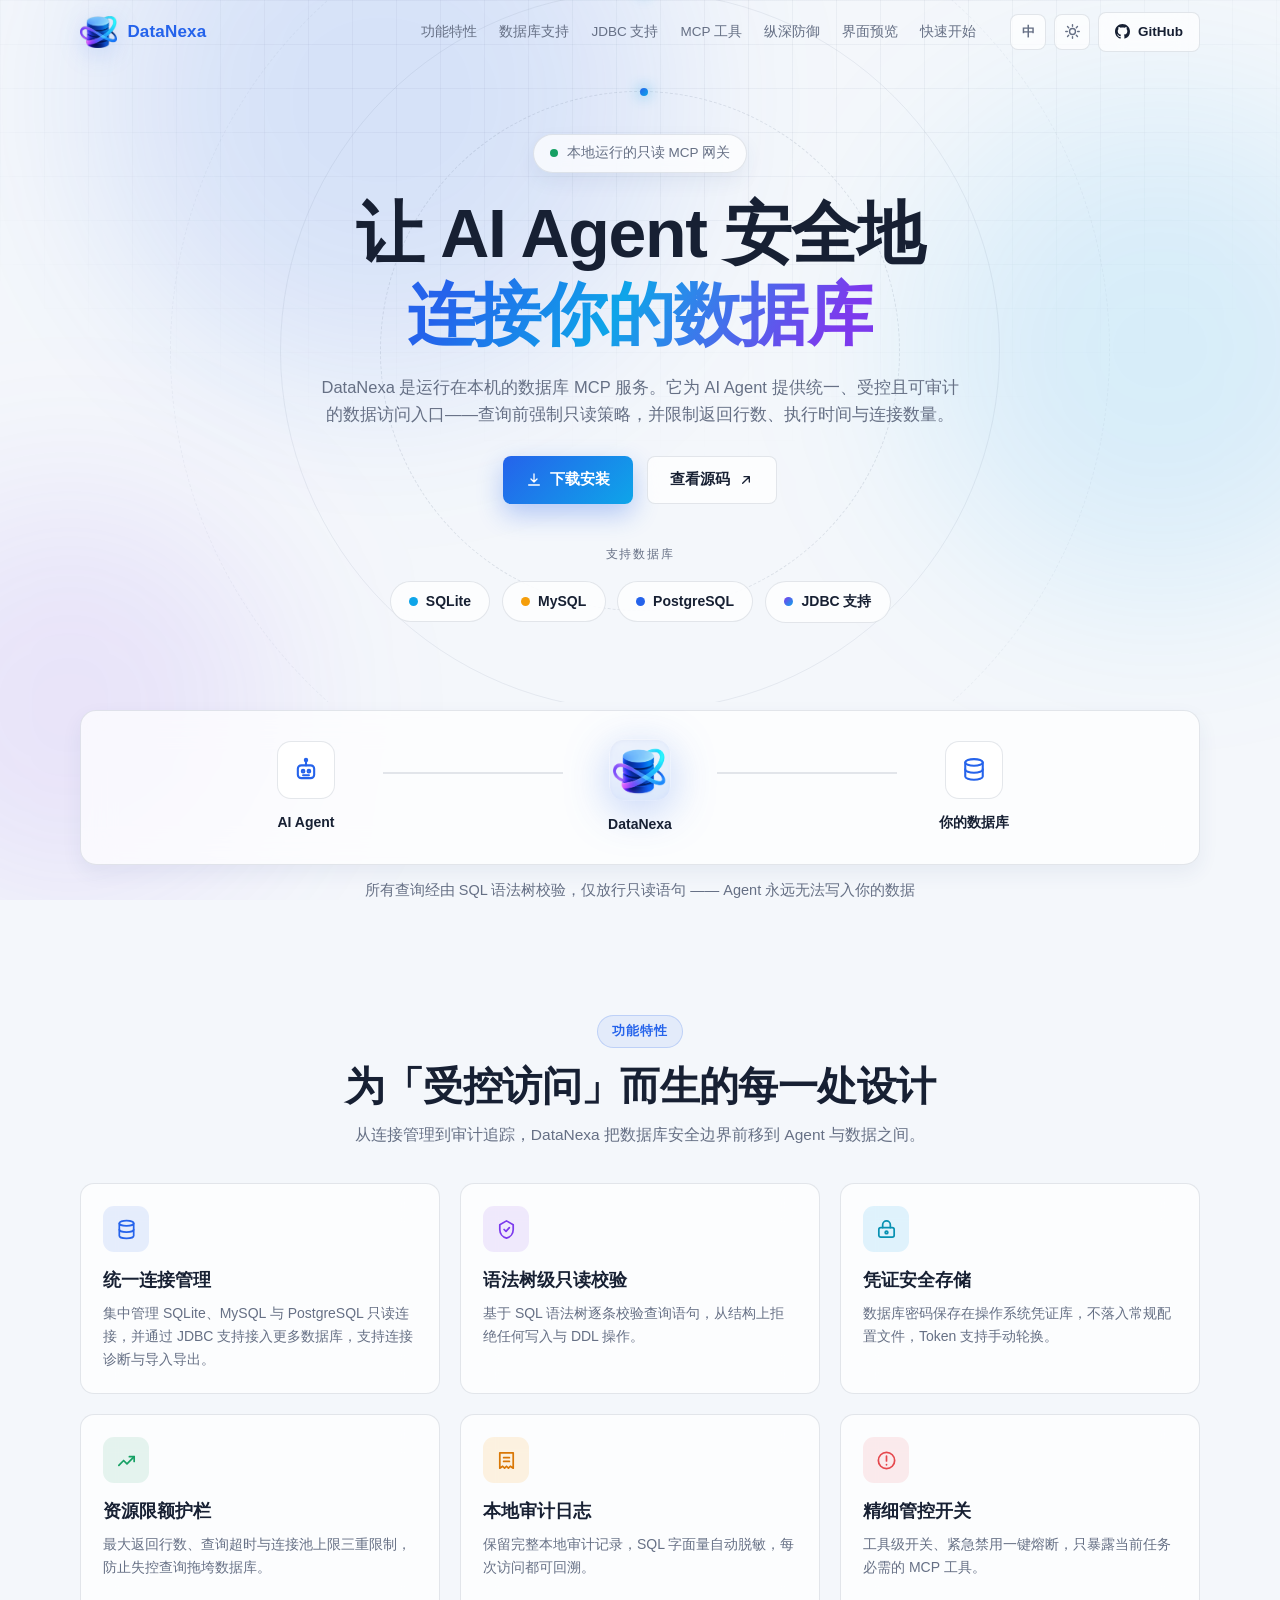
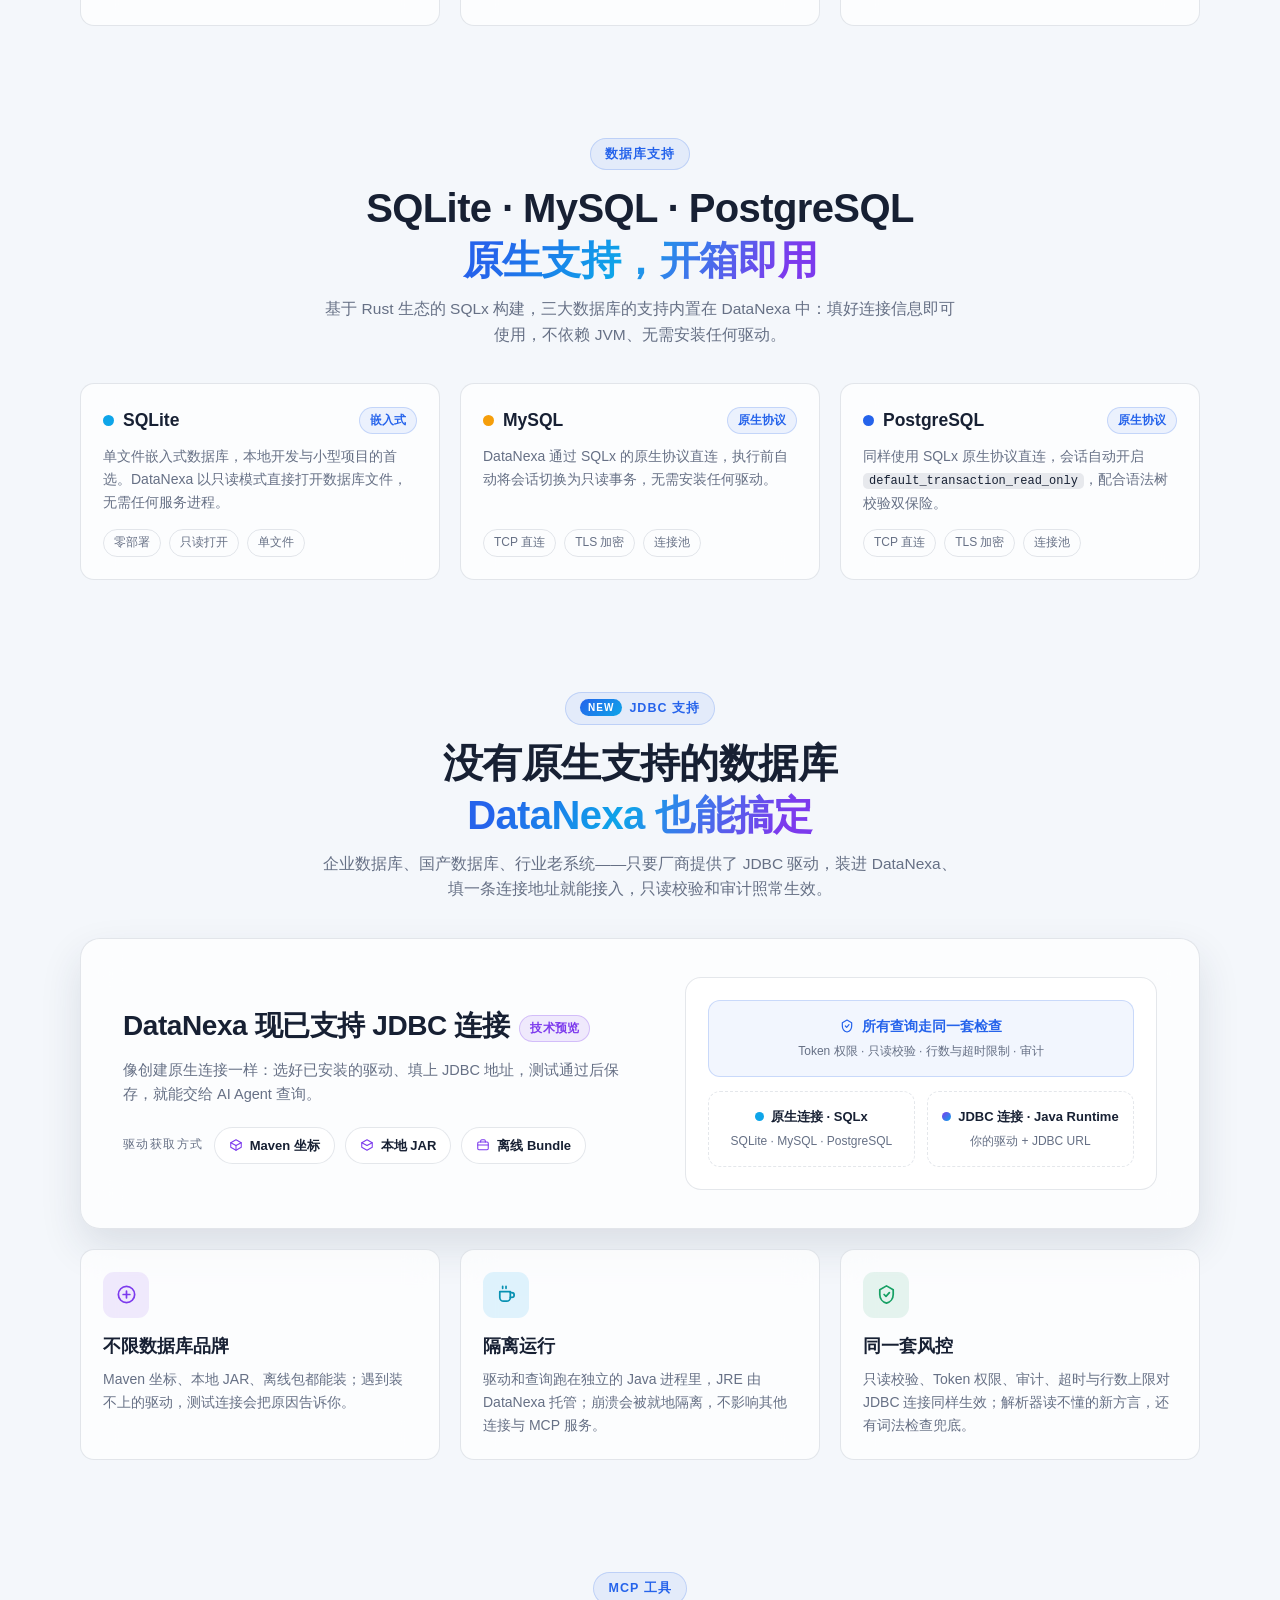
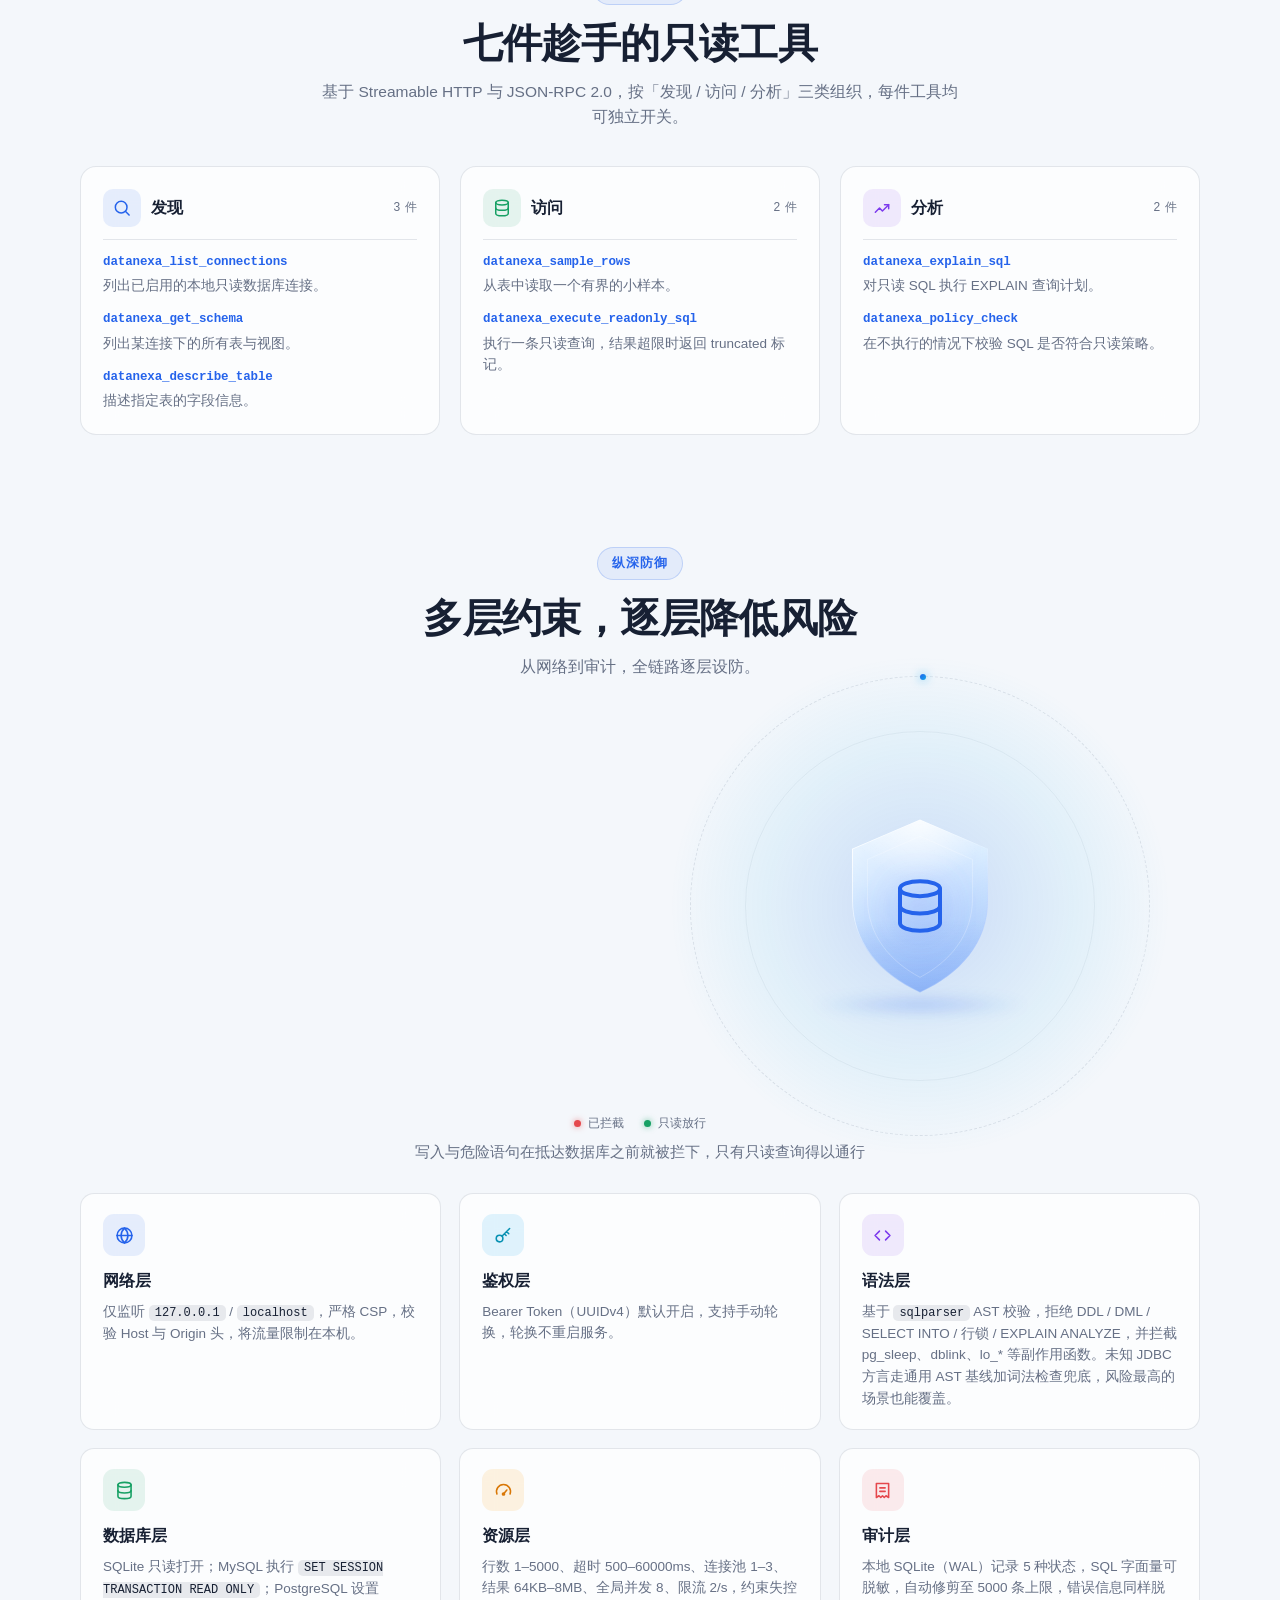
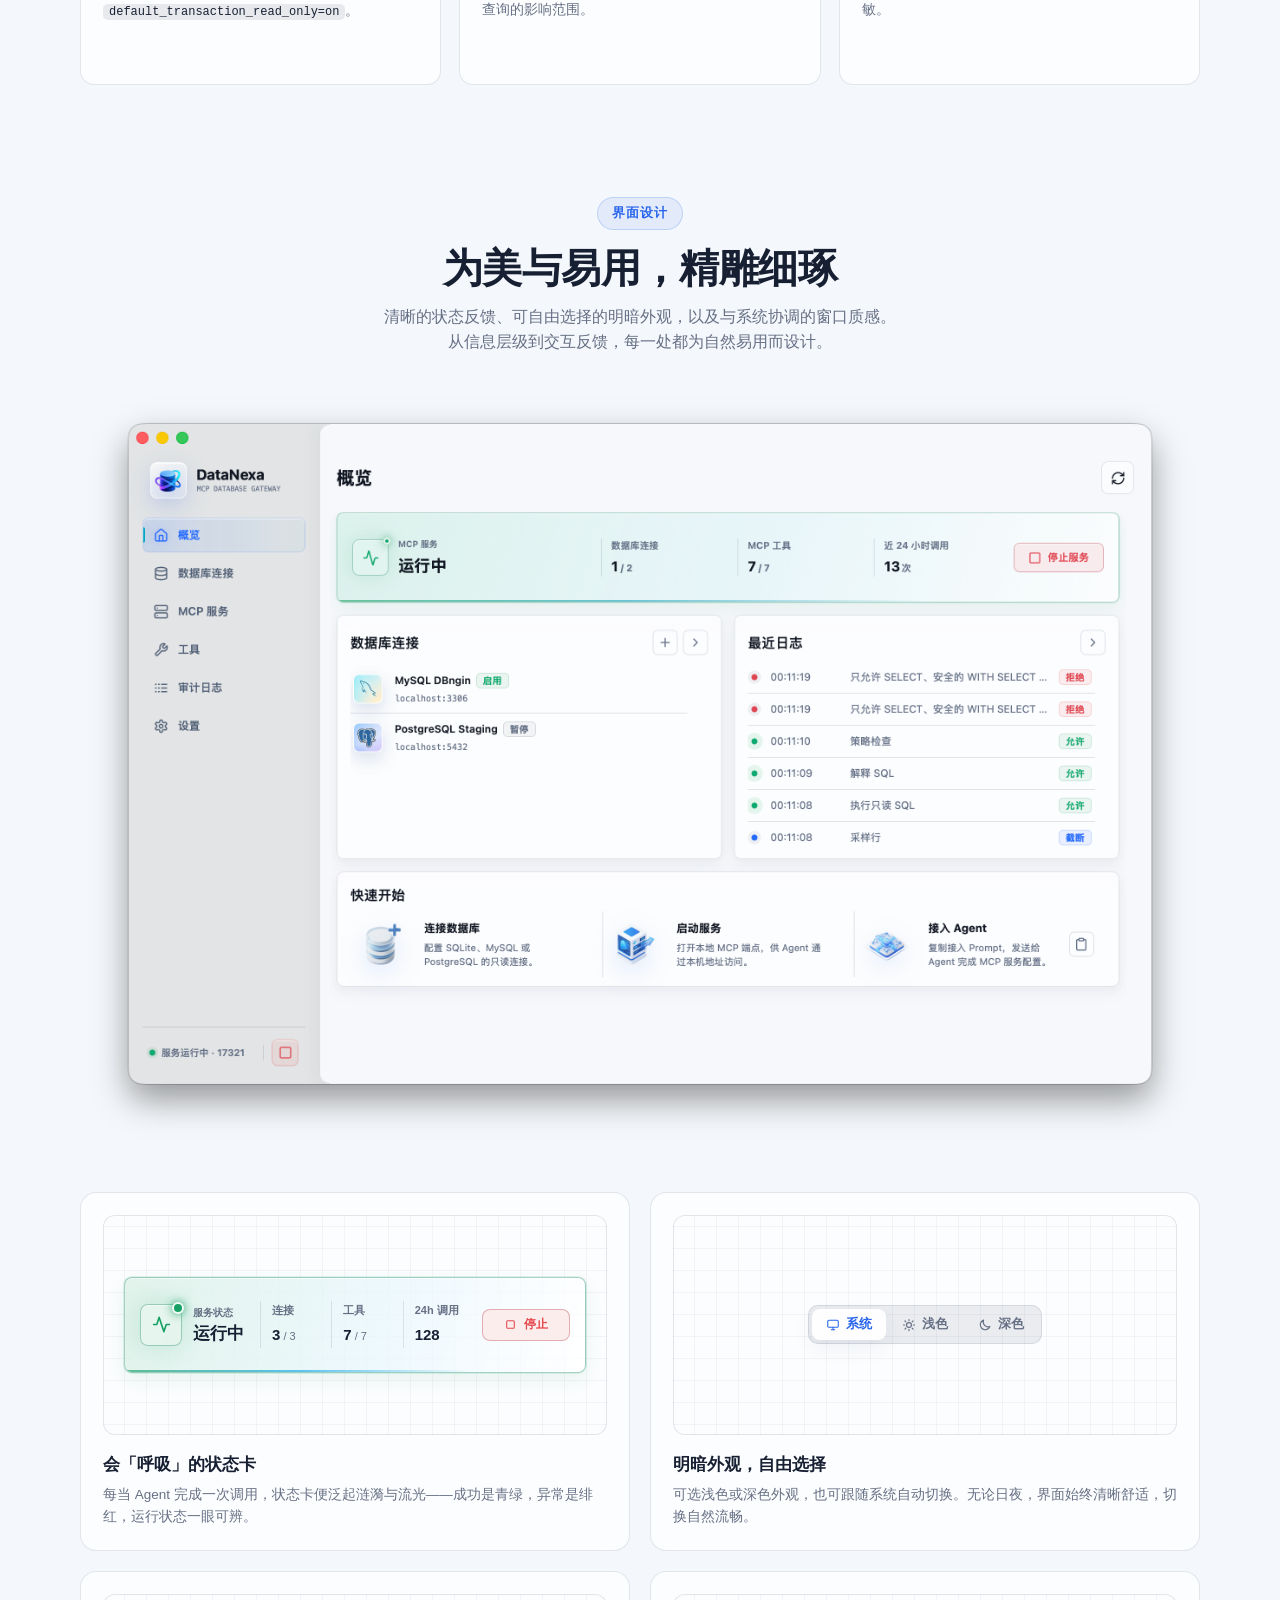
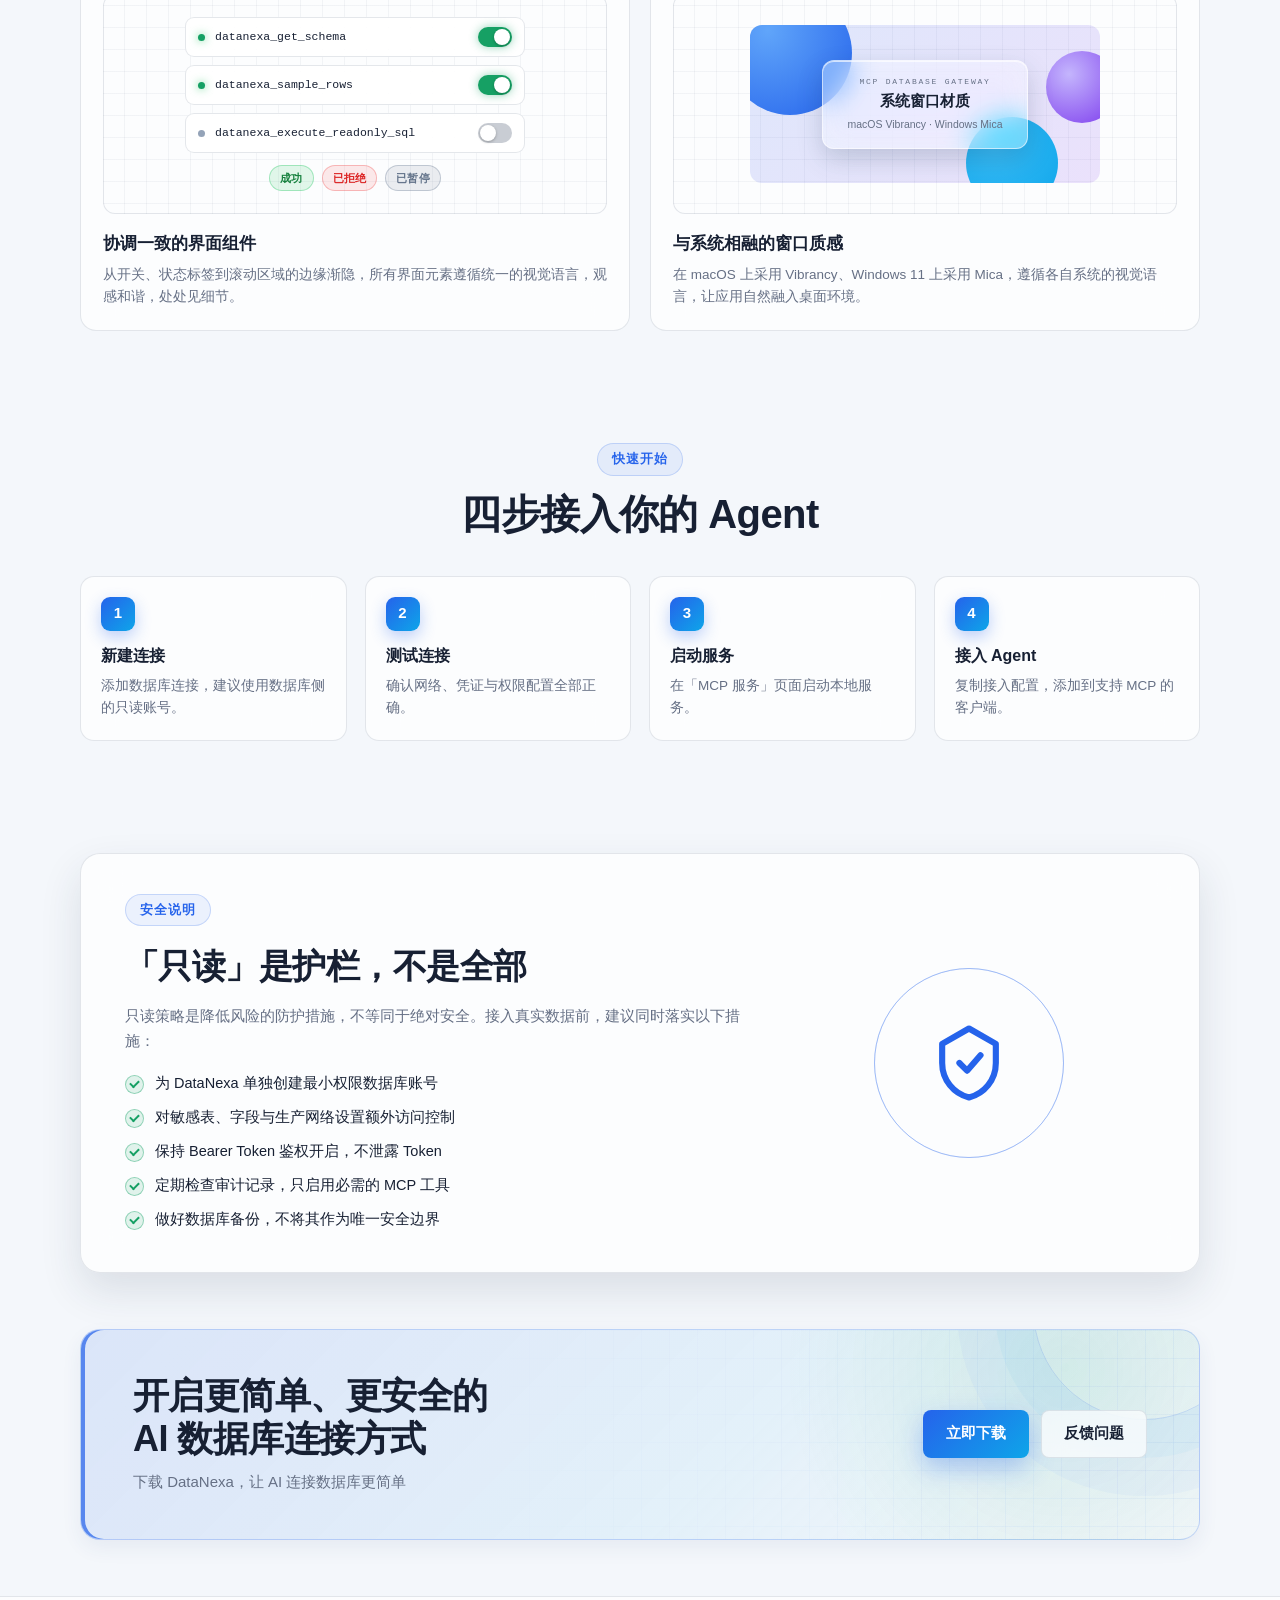
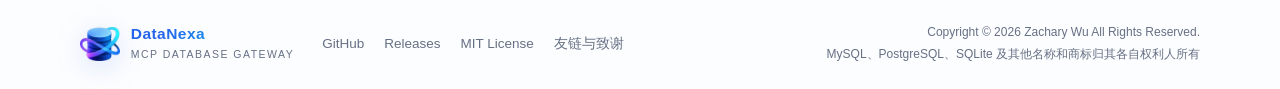
==== index.html @ c4f3ff5e "Page Update" ====
<!DOCTYPE html>
<html lang="zh-CN">
<head>
  <meta charset="UTF-8">
  <meta name="viewport" content="width=device-width, initial-scale=1.0">
  <title>DataNexa — 面向 AI Agent 的本地只读数据库 MCP 网关</title>
  <meta name="description" content="DataNexa 是运行在本机的数据库 MCP 服务，为 AI Agent 提供统一、受控且可审计的只读数据访问入口，原生支持 SQLite、MySQL 与 PostgreSQL，并通过 JDBC 支持连接任意 JDBC 兼容数据库。">
  <meta name="keywords" content="DataNexa, MCP, Model Context Protocol, AI Agent, 数据库, 只读, SQLite, MySQL, PostgreSQL, JDBC, JDBC 驱动, JDBC 支持, MCP 网关, MCP Server, read-only database gateway">
  <meta name="author" content="Zachary Wu">
  <meta name="robots" content="index, follow, max-image-preview:large, max-snippet:-1, max-video-preview:-1">
  <meta name="color-scheme" content="light dark">
  <meta name="theme-color" content="#f4f7fb" media="(prefers-color-scheme: light)">
  <meta name="theme-color" content="#10151f" media="(prefers-color-scheme: dark)">
  <link rel="canonical" href="https://mingozacwu.github.io/datanexa-site/">

  <!--  Google Site Verification -->
  <meta name="google-site-verification" content="q0Mm8zDIo0vvhrAOUH-u8omH6jUi90LVHj_WcyY-Xhw" />

  <!-- Open Graph -->
  <meta property="og:type" content="website">
  <meta property="og:site_name" content="DataNexa">
  <meta property="og:title" content="DataNexa — 面向 AI Agent 的本地只读数据库 MCP 网关">
  <meta property="og:description" content="DataNexa 是运行在本机的数据库 MCP 服务，为 AI Agent 提供统一、受控且可审计的只读数据访问入口，原生支持 SQLite、MySQL 与 PostgreSQL，并通过 JDBC 支持连接任意 JDBC 兼容数据库。">
  <meta property="og:url" content="https://mingozacwu.github.io/datanexa-site/">
  <meta property="og:image" content="https://mingozacwu.github.io/datanexa-site/assets/logo.png">
  <meta property="og:image:alt" content="DataNexa — 本地只读数据库 MCP 网关">
  <meta property="og:image:width" content="512">
  <meta property="og:image:height" content="512">
  <meta property="og:locale" content="zh_CN">
  <meta property="og:locale:alternate" content="en_US">

  <!-- Twitter Card -->
  <meta name="twitter:card" content="summary">
  <meta name="twitter:title" content="DataNexa — 面向 AI Agent 的本地只读数据库 MCP 网关">
  <meta name="twitter:description" content="运行在本机的数据库 MCP 服务，为 AI Agent 提供统一、受控且可审计的只读数据访问入口，原生支持 SQLite、MySQL 与 PostgreSQL，并通过 JDBC 支持连接任意 JDBC 兼容数据库。">
  <meta name="twitter:image" content="https://mingozacwu.github.io/datanexa-site/assets/logo.png">
  <meta name="twitter:image:alt" content="DataNexa — 本地只读数据库 MCP 网关">

  <!-- Icons & Manifest -->
  <link rel="icon" type="image/png" href="assets/icon.png">
  <link rel="apple-touch-icon" href="assets/icon.png">
  <link rel="manifest" href="manifest.webmanifest">

  <link rel="stylesheet" href="assets/style.css">

  <!-- Structured Data (JSON-LD) -->
  <script type="application/ld+json">
  {
    "@context": "https://schema.org",
    "@graph": [
      {
        "@type": "SoftwareApplication",
        "name": "DataNexa",
        "applicationCategory": "DeveloperApplication",
        "applicationSubCategory": "MCP Server",
        "operatingSystem": "Windows, macOS, Linux",
        "description": "DataNexa 是运行在本机的数据库 MCP 服务，为 AI Agent 提供统一、受控且可审计的只读数据访问入口，原生支持 SQLite、MySQL 与 PostgreSQL，并通过 JDBC 支持连接任意 JDBC 兼容数据库。",
        "url": "https://mingozacwu.github.io/datanexa-site/",
        "downloadUrl": "https://github.com/MingoZacwu/DataNexa/releases",
        "codeRepository": "https://github.com/MingoZacwu/DataNexa",
        "license": "https://github.com/MingoZacwu/DataNexa/blob/main/LICENSE",
        "offers": {
          "@type": "Offer",
          "price": "0",
          "priceCurrency": "USD"
        },
        "featureList": [
          "统一连接管理（SQLite / MySQL / PostgreSQL）",
          "JDBC 支持：连接任意 JDBC 兼容数据库（技术预览）",
          "SQL 语法树级只读校验",
          "操作系统凭证库存储数据库密码",
          "行数 / 超时 / 连接池资源限额",
          "本地审计日志与 SQL 字面量脱敏",
          "工具级开关与紧急熔断"
        ],
        "author": { "@type": "Person", "name": "Zachary Wu" }
      },
      {
        "@type": "WebSite",
        "name": "DataNexa",
        "url": "https://mingozacwu.github.io/datanexa-site/",
        "inLanguage": ["zh-CN", "en"],
        "publisher": { "@id": "https://mingozacwu.github.io/datanexa-site/#org" }
      },
      {
        "@type": "Organization",
        "@id": "https://mingozacwu.github.io/datanexa-site/#org",
        "name": "DataNexa",
        "url": "https://mingozacwu.github.io/datanexa-site/",
        "logo": "https://mingozacwu.github.io/datanexa-site/assets/logo.png",
        "sameAs": ["https://github.com/MingoZacwu/DataNexa"]
      }
    ]
  }
  </script>
</head>
<body>
  <div class="bg-orbit" aria-hidden="true">
    <div class="bg-grid"></div>
    <div class="bg-glow glow-a"></div>
    <div class="bg-glow glow-b"></div>
    <div class="bg-glow glow-c"></div>
  </div>

  <header class="nav" id="nav">
    <div class="nav-inner">
      <a class="nav-brand" href="#top">
        <img src="assets/logo.png" alt="DataNexa Logo">
        <span>DataNexa</span>
      </a>
      <nav class="nav-links">
        <a href="#features" data-i18n="nav.features">功能特性</a>
        <a href="#databases" data-i18n="nav.databases">数据库支持</a>
        <a href="#jdbc" data-i18n="nav.jdbc">JDBC 支持</a>
        <a href="#tools" data-i18n="nav.tools">MCP 工具</a>
        <a href="#defense" data-i18n="nav.defense">纵深防御</a>
        <a href="#preview" data-i18n="nav.preview">界面预览</a>
        <a href="#quickstart" data-i18n="nav.quickstart">快速开始</a>
      </nav>
      <div class="nav-actions">
        <button class="icon-btn" id="langToggle" type="button" aria-label="Switch language" title="EN / 中">中</button>
        <button class="icon-btn" id="themeToggle" type="button" aria-label="Toggle theme">
          <svg class="icon-sun" viewBox="0 0 24 24" fill="none" stroke="currentColor" stroke-width="2" stroke-linecap="round"><circle cx="12" cy="12" r="4.2"/><path d="M12 2.5v2.2M12 19.3v2.2M2.5 12h2.2M19.3 12h2.2M5 5l1.6 1.6M17.4 17.4L19 19M19 5l-1.6 1.6M6.6 17.4L5 19"/></svg>
          <svg class="icon-moon" viewBox="0 0 24 24" fill="none" stroke="currentColor" stroke-width="2" stroke-linecap="round" stroke-linejoin="round"><path d="M20.4 14.5A8.5 8.5 0 0 1 9.5 3.6a8.5 8.5 0 1 0 10.9 10.9z"/></svg>
        </button>
        <a class="btn btn-ghost nav-github" href="https://github.com/MingoZacwu/DataNexa" target="_blank" rel="noopener">
          <svg viewBox="0 0 16 16" fill="currentColor" aria-hidden="true"><path d="M8 0C3.58 0 0 3.58 0 8c0 3.54 2.29 6.53 5.47 7.59.4.07.55-.17.55-.38 0-.19-.01-.82-.01-1.49-2.01.37-2.53-.49-2.69-.94-.09-.23-.48-.94-.82-1.13-.28-.15-.68-.52-.01-.53.63-.01 1.08.58 1.23.82.72 1.21 1.87.87 2.33.66.07-.52.28-.87.51-1.07-1.78-.2-3.64-.89-3.64-3.95 0-.87.31-1.59.82-2.15-.08-.2-.36-1.02.08-2.12 0 0 .67-.21 2.2.82.64-.18 1.32-.27 2-.27s1.36.09 2 .27c1.53-1.04 2.2-.82 2.2-.82.44 1.1.16 1.92.08 2.12.51.56.82 1.27.82 2.15 0 3.07-1.87 3.75-3.65 3.95.29.25.54.73.54 1.48 0 1.07-.01 1.93-.01 2.2 0 .21.15.46.55.38A8.01 8.01 0 0 0 16 8c0-4.42-3.58-8-8-8z"/></svg>
          GitHub
        </a>
        <button class="icon-btn nav-toggle" id="navToggle" type="button" aria-label="菜单 / Menu" aria-expanded="false" aria-controls="navDrawer">
          <svg class="icon-burger" viewBox="0 0 24 24" fill="none" stroke="currentColor" stroke-width="2" stroke-linecap="round"><path d="M4 7h16M4 12h16M4 17h16"/></svg>
          <svg class="icon-close" viewBox="0 0 24 24" fill="none" stroke="currentColor" stroke-width="2" stroke-linecap="round"><path d="M6 6l12 12M18 6L6 18"/></svg>
        </button>
      </div>
    </div>
    <div class="nav-drawer" id="navDrawer">
      <nav class="nav-drawer-inner">
        <a href="#features" data-i18n="nav.features">功能特性</a>
        <a href="#databases" data-i18n="nav.databases">数据库支持</a>
        <a href="#jdbc" data-i18n="nav.jdbc">JDBC 支持</a>
        <a href="#tools" data-i18n="nav.tools">MCP 工具</a>
        <a href="#defense" data-i18n="nav.defense">纵深防御</a>
        <a href="#preview" data-i18n="nav.preview">界面预览</a>
        <a href="#quickstart" data-i18n="nav.quickstart">快速开始</a>
        <a class="drawer-github" href="https://github.com/MingoZacwu/DataNexa" target="_blank" rel="noopener">
          <svg viewBox="0 0 16 16" fill="currentColor" aria-hidden="true"><path d="M8 0C3.58 0 0 3.58 0 8c0 3.54 2.29 6.53 5.47 7.59.4.07.55-.17.55-.38 0-.19-.01-.82-.01-1.49-2.01.37-2.53-.49-2.69-.94-.09-.23-.48-.94-.82-1.13-.28-.15-.68-.52-.01-.53.63-.01 1.08.58 1.23.82.72 1.21 1.87.87 2.33.66.07-.52.28-.87.51-1.07-1.78-.2-3.64-.89-3.64-3.95 0-.87.31-1.59.82-2.15-.08-.2-.36-1.02.08-2.12 0 0 .67-.21 2.2.82.64-.18 1.32-.27 2-.27s1.36.09 2 .27c1.53-1.04 2.2-.82 2.2-.82.44 1.1.16 1.92.08 2.12.51.56.82 1.27.82 2.15 0 3.07-1.87 3.75-3.65 3.95.29.25.54.73.54 1.48 0 1.07-.01 1.93-.01 2.2 0 .21.15.46.55.38A8.01 8.01 0 0 0 16 8c0-4.42-3.58-8-8-8z"/></svg>
          GitHub
        </a>
      </nav>
    </div>
  </header>

  <main id="top">
    <!-- ============ HERO ============ -->
    <section class="hero">
      <div class="hero-rings" aria-hidden="true">
        <span class="ring ring-1"></span>
        <span class="ring ring-2"></span>
        <span class="ring ring-3"></span>
      </div>
      <div class="hero-content">
        <div class="hero-badge reveal">
          <span class="pulse-dot"></span>
          <span data-i18n="hero.badge">本地运行的只读 MCP 网关</span>
        </div>
        <h1 class="hero-title reveal d1">
          <span data-i18n="hero.title1">让 AI Agent 安全地</span><br>
          <span class="grad-text" data-i18n="hero.title2">连接你的数据库</span>
        </h1>
        <p class="hero-sub reveal d2" data-i18n="hero.sub">
          DataNexa 是运行在本机的数据库 MCP 服务。它为 AI Agent 提供统一、受控且可审计的数据访问入口——查询前强制只读策略，并限制返回行数、执行时间与连接数量。
        </p>
        <div class="hero-cta reveal d3">
          <a class="btn btn-primary" href="https://github.com/MingoZacwu/DataNexa/releases" target="_blank" rel="noopener">
            <svg viewBox="0 0 24 24" fill="none" stroke="currentColor" stroke-width="2" stroke-linecap="round" stroke-linejoin="round"><path d="M12 3v12m0 0l-4.5-4.5M12 15l4.5-4.5M4 19.5h16"/></svg>
            <span data-i18n="hero.download">下载安装</span>
          </a>
          <a class="btn btn-ghost" href="https://github.com/MingoZacwu/DataNexa" target="_blank" rel="noopener">
            <span data-i18n="hero.source">查看源码</span>
            <svg viewBox="0 0 24 24" fill="none" stroke="currentColor" stroke-width="2" stroke-linecap="round" stroke-linejoin="round"><path d="M7 17L17 7M9 7h8v8"/></svg>
          </a>
        </div>
        <div class="hero-db reveal d4">
          <span class="hero-db-label" data-i18n="hero.support">支持数据库</span>
          <div class="db-chips">
            <span class="db-chip"><i class="db-dot sqlite"></i>SQLite</span>
            <span class="db-chip"><i class="db-dot mysql"></i>MySQL</span>
            <span class="db-chip"><i class="db-dot pg"></i>PostgreSQL</span>
            <span class="db-chip"><i class="db-dot jdbc"></i><span data-i18n="hero.jdbc">JDBC 支持</span></span>
          </div>
        </div>
      </div>
    </section>

    <!-- ============ FLOW ============ -->
    <section class="flow section-pad">
      <div class="container">
        <div class="flow-track reveal">
          <div class="flow-node">
            <div class="flow-icon">
              <svg viewBox="0 0 24 24" fill="none" stroke="currentColor" stroke-width="1.8" stroke-linecap="round" stroke-linejoin="round"><rect x="5" y="8" width="14" height="11" rx="3"/><path d="M12 8V4.5"/><circle cx="12" cy="3.5" r="1"/><circle cx="9.5" cy="13" r="1.1"/><circle cx="14.5" cy="13" r="1.1"/><path d="M9.5 16.5h5"/></svg>
            </div>
            <span data-i18n="flow.agent">AI Agent</span>
          </div>
          <div class="flow-line flow-line-in"><i></i></div>
          <div class="flow-node flow-hub">
            <div class="hub-core">
              <span class="hub-halo" aria-hidden="true"></span>
              <img src="assets/icon.png" alt="DataNexa">
              <i class="hub-ripple" aria-hidden="true"></i>
              <i class="hub-ripple r2" aria-hidden="true"></i>
            </div>
            <span>DataNexa</span>
          </div>
          <div class="flow-line flow-line-out"><i></i></div>
          <div class="flow-node">
            <div class="flow-icon">
              <svg viewBox="0 0 24 24" fill="none" stroke="currentColor" stroke-width="1.8" stroke-linecap="round"><ellipse cx="12" cy="5.5" rx="7.5" ry="2.8"/><path d="M4.5 5.5v6c0 1.55 3.36 2.8 7.5 2.8s7.5-1.25 7.5-2.8v-6"/><path d="M4.5 11.5v6c0 1.55 3.36 2.8 7.5 2.8s7.5-1.25 7.5-2.8v-6"/></svg>
            </div>
            <span data-i18n="flow.db">你的数据库</span>
          </div>
        </div>
        <p class="flow-caption reveal" data-i18n="flow.caption">所有查询经由 SQL 语法树校验，仅放行只读语句 —— Agent 永远无法写入你的数据</p>
      </div>
    </section>

    <!-- ============ FEATURES ============ -->
    <section class="features section-pad" id="features">
      <div class="container">
        <div class="section-head reveal">
          <span class="section-tag" data-i18n="features.tag">功能特性</span>
          <h2 data-i18n="features.title">为「受控访问」而生的每一处设计</h2>
          <p data-i18n="features.sub">从连接管理到审计追踪，DataNexa 把数据库安全边界前移到 Agent 与数据之间。</p>
        </div>
        <div class="feature-grid">
          <article class="feature-card reveal">
            <div class="feature-icon f-blue">
              <svg viewBox="0 0 24 24" fill="none" stroke="currentColor" stroke-width="1.8" stroke-linecap="round" stroke-linejoin="round"><ellipse cx="12" cy="5.5" rx="7.5" ry="2.8"/><path d="M4.5 5.5v13c0 1.55 3.36 2.8 7.5 2.8s7.5-1.25 7.5-2.8v-13"/><path d="M4.5 12c0 1.55 3.36 2.8 7.5 2.8s7.5-1.25 7.5-2.8"/></svg>
            </div>
            <h3 data-i18n="f1.title">统一连接管理</h3>
            <p data-i18n="f1.desc">集中管理 SQLite、MySQL 与 PostgreSQL 只读连接，并通过 JDBC 支持接入更多数据库，支持连接诊断与导入导出。</p>
          </article>
          <article class="feature-card reveal d1">
            <div class="feature-icon f-violet">
              <svg viewBox="0 0 24 24" fill="none" stroke="currentColor" stroke-width="1.8" stroke-linecap="round" stroke-linejoin="round"><path d="M12 3l7 4v5c0 4.4-3 8-7 9-4-1-7-4.6-7-9V7l7-4z"/><path d="M9.5 12l2 2 3.5-4"/></svg>
            </div>
            <h3 data-i18n="f2.title">语法树级只读校验</h3>
            <p data-i18n="f2.desc">基于 SQL 语法树逐条校验查询语句，从结构上拒绝任何写入与 DDL 操作。</p>
          </article>
          <article class="feature-card reveal d2">
            <div class="feature-icon f-cyan">
              <svg viewBox="0 0 24 24" fill="none" stroke="currentColor" stroke-width="1.8" stroke-linecap="round" stroke-linejoin="round"><rect x="4" y="10" width="16" height="10" rx="2"/><path d="M8 10V7a4 4 0 0 1 8 0v3"/><circle cx="12" cy="15" r="1.4"/></svg>
            </div>
            <h3 data-i18n="f3.title">凭证安全存储</h3>
            <p data-i18n="f3.desc">数据库密码保存在操作系统凭证库，不落入常规配置文件，Token 支持手动轮换。</p>
          </article>
          <article class="feature-card reveal">
            <div class="feature-icon f-green">
              <svg viewBox="0 0 24 24" fill="none" stroke="currentColor" stroke-width="1.8" stroke-linecap="round" stroke-linejoin="round"><path d="M4 17l5-5 3.5 3.5L20 8"/><path d="M15 8h5v5"/></svg>
            </div>
            <h3 data-i18n="f4.title">资源限额护栏</h3>
            <p data-i18n="f4.desc">最大返回行数、查询超时与连接池上限三重限制，防止失控查询拖垮数据库。</p>
          </article>
          <article class="feature-card reveal d1">
            <div class="feature-icon f-amber">
              <svg viewBox="0 0 24 24" fill="none" stroke="currentColor" stroke-width="1.8" stroke-linecap="round" stroke-linejoin="round"><path d="M5 4h14v16l-3-2-2 2-2-2-2 2-2-2-3 2V4z"/><path d="M9 9h6M9 13h6"/></svg>
            </div>
            <h3 data-i18n="f5.title">本地审计日志</h3>
            <p data-i18n="f5.desc">保留完整本地审计记录，SQL 字面量自动脱敏，每次访问都可回溯。</p>
          </article>
          <article class="feature-card reveal d2">
            <div class="feature-icon f-red">
              <svg viewBox="0 0 24 24" fill="none" stroke="currentColor" stroke-width="1.8" stroke-linecap="round" stroke-linejoin="round"><circle cx="12" cy="12" r="8.5"/><path d="M12 7.5v5M12 16.2v.3"/></svg>
            </div>
            <h3 data-i18n="f6.title">精细管控开关</h3>
            <p data-i18n="f6.desc">工具级开关、紧急禁用一键熔断，只暴露当前任务必需的 MCP 工具。</p>
          </article>
        </div>
      </div>
    </section>

    <!-- ============ NATIVE DATABASES ============ -->
    <section class="native-db section-pad" id="databases">
      <div class="container">
        <div class="section-head reveal">
          <span class="section-tag" data-i18n="native.tag">数据库支持</span>
          <h2 data-i18n="native.title">SQLite · MySQL · PostgreSQL<br><span class="grad-text">原生支持，开箱即用</span></h2>
          <p data-i18n="native.sub">基于 Rust 生态的 SQLx 构建，三大数据库的支持内置在 DataNexa 中：填好连接信息即可使用，不依赖 JVM、无需安装任何驱动。</p>
        </div>
        <div class="native-grid">
          <article class="native-card reveal">
            <div class="native-card-head">
              <i class="db-dot sqlite"></i>
              <h3>SQLite</h3>
              <span class="native-badge" data-i18n="native.badge.embedded">嵌入式</span>
            </div>
            <p data-i18n="native.sqlite.desc">单文件嵌入式数据库，本地开发与小型项目的首选。DataNexa 以只读模式直接打开数据库文件，无需任何服务进程。</p>
            <div class="native-meta">
              <span data-i18n="native.m.zerodeploy">零部署</span>
              <span data-i18n="native.m.roopen">只读打开</span>
              <span data-i18n="native.m.singlefile">单文件</span>
            </div>
          </article>
          <article class="native-card reveal d1">
            <div class="native-card-head">
              <i class="db-dot mysql"></i>
              <h3>MySQL</h3>
              <span class="native-badge" data-i18n="native.badge.protocol">原生协议</span>
            </div>
            <p data-i18n="native.mysql.desc">DataNexa 通过 SQLx 的原生协议直连，执行前自动将会话切换为只读事务，无需安装任何驱动。</p>
            <div class="native-meta">
              <span data-i18n="native.m.tcp">TCP 直连</span>
              <span data-i18n="native.m.tls">TLS 加密</span>
              <span data-i18n="native.m.pool">连接池</span>
            </div>
          </article>
          <article class="native-card reveal d2">
            <div class="native-card-head">
              <i class="db-dot pg"></i>
              <h3>PostgreSQL</h3>
              <span class="native-badge" data-i18n="native.badge.protocol">原生协议</span>
            </div>
            <p data-i18n="native.pg.desc">同样使用 SQLx 原生协议直连，会话自动开启 <code>default_transaction_read_only</code>，配合语法树校验双保险。</p>
            <div class="native-meta">
              <span data-i18n="native.m.tcp">TCP 直连</span>
              <span data-i18n="native.m.tls">TLS 加密</span>
              <span data-i18n="native.m.pool">连接池</span>
            </div>
          </article>
        </div>
      </div>
    </section>

    <!-- ============ JDBC SUPPORT ============ -->
    <section class="jdbc section-pad" id="jdbc">
      <div class="container">
        <div class="section-head reveal">
          <span class="section-tag"><span class="tag-new">NEW</span><span data-i18n="jdbc.tag">JDBC 支持</span></span>
          <h2 data-i18n="jdbc.title">没有原生支持的数据库<br><span class="grad-text">DataNexa 也能搞定</span></h2>
          <p data-i18n="jdbc.sub">企业数据库、国产数据库、行业老系统——只要厂商提供了 JDBC 驱动，装进 DataNexa、填一条连接地址就能接入，只读校验和审计照常生效。</p>
        </div>
        <div class="jdbc-panel reveal">
          <div>
            <h3><span data-i18n="jdbc.panel.title">DataNexa 现已支持 JDBC 连接</span><span class="jdbc-ver" data-i18n="jdbc.ver">技术预览</span></h3>
            <p data-i18n="jdbc.panel.desc">像创建原生连接一样：选好已安装的驱动、填上 JDBC 地址，测试通过后保存，就能交给 AI Agent 查询。</p>
            <div class="driver-chips">
              <span class="driver-chips-label" data-i18n="jdbc.drivers">驱动获取方式</span>
              <span class="driver-chip"><svg viewBox="0 0 24 24" fill="none" stroke="currentColor" stroke-width="1.8" stroke-linecap="round" stroke-linejoin="round"><path d="M21 8l-9-5-9 5 9 5 9-5z"/><path d="M3 8v8l9 5 9-5V8"/><path d="M12 13v8"/></svg><span data-i18n="jdbc.driver.maven">Maven 坐标</span></span>
              <span class="driver-chip"><svg viewBox="0 0 24 24" fill="none" stroke="currentColor" stroke-width="1.8" stroke-linecap="round" stroke-linejoin="round"><path d="M21 8l-9-5-9 5 9 5 9-5z"/><path d="M3 8v8l9 5 9-5V8"/></svg><span data-i18n="jdbc.driver.jar">本地 JAR</span></span>
              <span class="driver-chip"><svg viewBox="0 0 24 24" fill="none" stroke="currentColor" stroke-width="1.8" stroke-linecap="round" stroke-linejoin="round"><rect x="3" y="7" width="18" height="13" rx="2"/><path d="M8 7V5a2 2 0 0 1 2-2h4a2 2 0 0 1 2 2v2"/><path d="M3 12h18"/></svg><span data-i18n="jdbc.driver.bundle">离线 Bundle</span></span>
            </div>
          </div>
          <div class="jdbc-arch">
            <div class="jdbc-gate">
              <strong><svg viewBox="0 0 24 24" fill="none" stroke="currentColor" stroke-width="1.8" stroke-linecap="round" stroke-linejoin="round"><path d="M12 3l7 4v5c0 4.4-3 8-7 9-4-1-7-4.6-7-9V7l7-4z"/><path d="M9.5 12l2 2 3.5-4"/></svg><span data-i18n="jdbc.gate.name">所有查询走同一套检查</span></strong>
              <em data-i18n="jdbc.gate.desc">Token 权限 · 只读校验 · 行数与超时限制 · 审计</em>
            </div>
            <div class="jdbc-lanes">
              <div class="jdbc-lane">
                <span class="lane-title"><i class="db-dot sqlite"></i><span data-i18n="jdbc.lane.native">原生连接 · SQLx</span></span>
                <span class="lane-db">SQLite · MySQL · PostgreSQL</span>
              </div>
              <div class="jdbc-lane">
                <span class="lane-title"><i class="db-dot jdbc"></i><span data-i18n="jdbc.lane.jdbc">JDBC 连接 · Java Runtime</span></span>
                <span class="lane-db" data-i18n="jdbc.lane.jdbc.db">你的驱动 + JDBC URL</span>
              </div>
            </div>
          </div>
        </div>
        <div class="feature-grid">
          <article class="feature-card reveal">
            <div class="feature-icon f-violet">
              <svg viewBox="0 0 24 24" fill="none" stroke="currentColor" stroke-width="1.8" stroke-linecap="round" stroke-linejoin="round"><circle cx="12" cy="12" r="8.5"/><path d="M12 8.5v7M8.5 12h7"/></svg>
            </div>
            <h3 data-i18n="jdbc.c1.title">不限数据库品牌</h3>
            <p data-i18n="jdbc.c1.desc">Maven 坐标、本地 JAR、离线包都能装；遇到装不上的驱动，测试连接会把原因告诉你。</p>
          </article>
          <article class="feature-card reveal d1">
            <div class="feature-icon f-cyan">
              <svg viewBox="0 0 24 24" fill="none" stroke="currentColor" stroke-width="1.8" stroke-linecap="round" stroke-linejoin="round"><path d="M5 9h11v6a4 4 0 0 1-4 4H9a4 4 0 0 1-4-4V9z"/><path d="M16 10h1.5a2.5 2.5 0 0 1 0 5H16"/><path d="M8 5.5v-2M11.5 5.5v-2"/></svg>
            </div>
            <h3 data-i18n="jdbc.c2.title">隔离运行</h3>
            <p data-i18n="jdbc.c2.desc">驱动和查询跑在独立的 Java 进程里，JRE 由 DataNexa 托管；崩溃会被就地隔离，不影响其他连接与 MCP 服务。</p>
          </article>
          <article class="feature-card reveal d2">
            <div class="feature-icon f-green">
              <svg viewBox="0 0 24 24" fill="none" stroke="currentColor" stroke-width="1.8" stroke-linecap="round" stroke-linejoin="round"><path d="M12 3l7 4v5c0 4.4-3 8-7 9-4-1-7-4.6-7-9V7l7-4z"/><path d="M9.5 12l2 2 3.5-4"/></svg>
            </div>
            <h3 data-i18n="jdbc.c3.title">同一套风控</h3>
            <p data-i18n="jdbc.c3.desc">只读校验、Token 权限、审计、超时与行数上限对 JDBC 连接同样生效；解析器读不懂的新方言，还有词法检查兜底。</p>
          </article>
        </div>
      </div>
    </section>

    <!-- ============ MCP TOOLS ============ -->
    <section class="tools section-pad" id="tools">
      <div class="container">
        <div class="section-head reveal">
          <span class="section-tag" data-i18n="tools.tag">MCP 工具</span>
          <h2 data-i18n="tools.title">七件趁手的只读工具</h2>
          <p data-i18n="tools.sub">基于 Streamable HTTP 与 JSON-RPC 2.0，按「发现 / 访问 / 分析」三类组织，每件工具均可独立开关。</p>
        </div>
        <div class="tool-groups">
          <div class="tool-group reveal">
            <div class="tool-group-head">
              <div class="tool-group-icon f-blue">
                <svg viewBox="0 0 24 24" fill="none" stroke="currentColor" stroke-width="1.8" stroke-linecap="round" stroke-linejoin="round"><circle cx="11" cy="11" r="7"/><path d="M16 16l4.5 4.5"/></svg>
              </div>
              <h3 data-i18n="tools.g1.title">发现</h3>
              <span data-i18n="tools.g1.count">3 件</span>
            </div>
            <div class="tool-list">
              <div class="tool-item">
                <span class="tool-name">datanexa_list_connections</span>
                <span class="tool-desc" data-i18n="t1.desc">列出已启用的本地只读数据库连接。</span>
              </div>
              <div class="tool-item">
                <span class="tool-name">datanexa_get_schema</span>
                <span class="tool-desc" data-i18n="t2.desc">列出某连接下的所有表与视图。</span>
              </div>
              <div class="tool-item">
                <span class="tool-name">datanexa_describe_table</span>
                <span class="tool-desc" data-i18n="t3.desc">描述指定表的字段信息。</span>
              </div>
            </div>
          </div>
          <div class="tool-group reveal d1">
            <div class="tool-group-head">
              <div class="tool-group-icon f-green">
                <svg viewBox="0 0 24 24" fill="none" stroke="currentColor" stroke-width="1.8" stroke-linecap="round" stroke-linejoin="round"><ellipse cx="12" cy="5.5" rx="7.5" ry="2.8"/><path d="M4.5 5.5v13c0 1.55 3.36 2.8 7.5 2.8s7.5-1.25 7.5-2.8v-13"/><path d="M4.5 12c0 1.55 3.36 2.8 7.5 2.8s7.5-1.25 7.5-2.8"/></svg>
              </div>
              <h3 data-i18n="tools.g2.title">访问</h3>
              <span data-i18n="tools.g2.count">2 件</span>
            </div>
            <div class="tool-list">
              <div class="tool-item">
                <span class="tool-name">datanexa_sample_rows</span>
                <span class="tool-desc" data-i18n="t4.desc">从表中读取一个有界的小样本。</span>
              </div>
              <div class="tool-item">
                <span class="tool-name">datanexa_execute_readonly_sql</span>
                <span class="tool-desc" data-i18n="t5.desc">执行一条只读查询，结果超限时返回 truncated 标记。</span>
              </div>
            </div>
          </div>
          <div class="tool-group reveal d2">
            <div class="tool-group-head">
              <div class="tool-group-icon f-violet">
                <svg viewBox="0 0 24 24" fill="none" stroke="currentColor" stroke-width="1.8" stroke-linecap="round" stroke-linejoin="round"><path d="M4 17l5-5 3.5 3.5L20 8"/><path d="M15 8h5v5"/></svg>
              </div>
              <h3 data-i18n="tools.g3.title">分析</h3>
              <span data-i18n="tools.g3.count">2 件</span>
            </div>
            <div class="tool-list">
              <div class="tool-item">
                <span class="tool-name">datanexa_explain_sql</span>
                <span class="tool-desc" data-i18n="t6.desc">对只读 SQL 执行 EXPLAIN 查询计划。</span>
              </div>
              <div class="tool-item">
                <span class="tool-name">datanexa_policy_check</span>
                <span class="tool-desc" data-i18n="t7.desc">在不执行的情况下校验 SQL 是否符合只读策略。</span>
              </div>
            </div>
          </div>
        </div>
      </div>
    </section>

    <!-- ============ PREVIEW ============ -->
    <section class="preview section-pad" id="preview">
      <div class="container">
        <div class="section-head reveal">
          <span class="section-tag" data-i18n="preview.tag">界面设计</span>
          <h2 data-i18n="preview.title">为美与易用，精雕细琢</h2>
          <p data-i18n="preview.sub">清晰的状态反馈、可自由选择的明暗外观，以及与系统协调的窗口质感。<br>从信息层级到交互反馈，每一处都为自然易用而设计。</p>
        </div>
        <div class="preview-frame reveal">
          <img class="preview-img-light" src="assets/overview.png" alt="DataNexa 桌面端浅色模式界面预览：连接管理、MCP 工具开关与本地审计日志面板" loading="lazy">
          <img class="preview-img-dark" src="assets/overview-dark.png" alt="DataNexa 桌面端深色模式界面预览：连接管理、MCP 工具开关与本地审计日志面板" loading="lazy">
        </div>
        <div class="ui-grid">
          <article class="ui-card reveal">
            <div class="ui-demo">
              <div class="mini-command running">
                <div class="mini-activity" aria-hidden="true">
                  <i class="mini-ripple r1"></i>
                  <i class="mini-ripple r2"></i>
                  <i class="mini-sweep"></i>
                </div>
                <div class="mini-command-core">
                  <span class="mini-beacon">
                    <svg viewBox="0 0 24 24" fill="none" stroke="currentColor" stroke-width="2" stroke-linecap="round" stroke-linejoin="round"><polyline points="22 12 18 12 15 21 9 3 6 12 2 12"/></svg>
                  </span>
                  <div>
                    <span data-i18n="ui.a.status">服务状态</span>
                    <strong>
                      <i class="status-running" data-i18n="ui.a.running">运行中</i>
                      <i class="status-stopped" data-i18n="ui.a.stopped">已停止</i>
                    </strong>
                  </div>
                </div>
                <div class="mini-command-metrics">
                  <div><span data-i18n="ui.a.m1">连接</span><strong>3<small> / 3</small></strong></div>
                  <div><span data-i18n="ui.a.m2">工具</span><strong>7<small> / 7</small></strong></div>
                  <div><span data-i18n="ui.a.m3">24h 调用</span><strong>128</strong></div>
                </div>
                <button type="button" class="mini-command-btn" id="miniCommandBtn">
                  <svg class="icon-play" viewBox="0 0 24 24" fill="currentColor" stroke="currentColor" stroke-width="2" stroke-linecap="round" stroke-linejoin="round"><polygon points="7 4.5 20 12 7 19.5 7 4.5"/></svg>
                  <svg class="icon-stop" viewBox="0 0 24 24" fill="none" stroke="currentColor" stroke-width="2" stroke-linecap="round" stroke-linejoin="round"><rect x="5" y="5" width="14" height="14" rx="2"/></svg>
                  <i class="label-start" data-i18n="ui.a.start">启动</i>
                  <i class="label-stop" data-i18n="ui.a.stop">停止</i>
                </button>
              </div>
            </div>
            <h3 data-i18n="ui.a.title">会「呼吸」的状态卡</h3>
            <p data-i18n="ui.a.desc">每当 Agent 完成一次调用，状态卡便泛起涟漪与流光——成功是青绿，异常是绯红，运行状态一眼可辨。</p>
          </article>
          <article class="ui-card reveal d1">
            <div class="ui-demo">
              <div class="mini-seg" id="themeSeg" role="group" aria-label="Theme">
                <button type="button" data-theme-opt="system">
                  <svg viewBox="0 0 24 24" fill="none" stroke="currentColor" stroke-width="1.8" stroke-linecap="round" stroke-linejoin="round"><rect x="3" y="4" width="18" height="12" rx="2"/><path d="M9 20h6M12 16v4"/></svg>
                  <span data-i18n="ui.b.system">系统</span>
                </button>
                <button type="button" data-theme-opt="light">
                  <svg viewBox="0 0 24 24" fill="none" stroke="currentColor" stroke-width="2" stroke-linecap="round"><circle cx="12" cy="12" r="4.2"/><path d="M12 2.5v2.2M12 19.3v2.2M2.5 12h2.2M19.3 12h2.2M5 5l1.6 1.6M17.4 17.4L19 19M19 5l-1.6 1.6M6.6 17.4L5 19"/></svg>
                  <span data-i18n="ui.b.light">浅色</span>
                </button>
                <button type="button" data-theme-opt="dark">
                  <svg viewBox="0 0 24 24" fill="none" stroke="currentColor" stroke-width="2" stroke-linecap="round" stroke-linejoin="round"><path d="M20.4 14.5A8.5 8.5 0 0 1 9.5 3.6a8.5 8.5 0 1 0 10.9 10.9z"/></svg>
                  <span data-i18n="ui.b.dark">深色</span>
                </button>
              </div>
            </div>
            <h3 data-i18n="ui.b.title">明暗外观，自由选择</h3>
            <p data-i18n="ui.b.desc">可选浅色或深色外观，也可跟随系统自动切换。无论日夜，界面始终清晰舒适，切换自然流畅。</p>
          </article>
          <article class="ui-card reveal d2">
            <div class="ui-demo">
              <div class="mini-tools">
                <label class="mini-switch-row">
                  <span class="mini-signal"></span>
                  <span class="mini-switch-label">datanexa_get_schema</span>
                  <input type="checkbox" class="mini-switch" checked aria-label="datanexa_get_schema">
                </label>
                <label class="mini-switch-row">
                  <span class="mini-signal"></span>
                  <span class="mini-switch-label">datanexa_sample_rows</span>
                  <input type="checkbox" class="mini-switch" checked aria-label="datanexa_sample_rows">
                </label>
                <label class="mini-switch-row">
                  <span class="mini-signal"></span>
                  <span class="mini-switch-label">datanexa_execute_readonly_sql</span>
                  <input type="checkbox" class="mini-switch" aria-label="datanexa_execute_readonly_sql">
                </label>
              </div>
              <div class="mini-pills">
                <span class="mini-pill pill-green" data-i18n="ui.c.p1">成功</span>
                <span class="mini-pill pill-red" data-i18n="ui.c.p2">已拒绝</span>
                <span class="mini-pill pill-slate" data-i18n="ui.c.p3">已暂停</span>
              </div>
            </div>
            <h3 data-i18n="ui.c.title">协调一致的界面组件</h3>
            <p data-i18n="ui.c.desc">从开关、状态标签到滚动区域的边缘渐隐，所有界面元素遵循统一的视觉语言，观感和谐，处处见细节。</p>
          </article>
          <article class="ui-card reveal d3">
            <div class="ui-demo">
              <div class="glass-stage">
                <i class="glass-blob b1"></i>
                <i class="glass-blob b2"></i>
                <i class="glass-blob b3"></i>
                <div class="glass-pane">
                  <span class="glass-pane-kicker">MCP DATABASE GATEWAY</span>
                  <strong data-i18n="ui.d.pane">系统窗口材质</strong>
                  <span class="glass-pane-sub">macOS Vibrancy · Windows Mica</span>
                </div>
              </div>
            </div>
            <h3 data-i18n="ui.d.title">与系统相融的窗口质感</h3>
            <p data-i18n="ui.d.desc">在 macOS 上采用 Vibrancy、Windows 11 上采用 Mica，遵循各自系统的视觉语言，让应用自然融入桌面环境。</p>
          </article>
        </div>
      </div>
    </section>

    <!-- ============ QUICKSTART ============ -->
    <section class="quickstart section-pad" id="quickstart">
      <div class="container">
        <div class="section-head reveal">
          <span class="section-tag" data-i18n="qs.tag">快速开始</span>
          <h2 data-i18n="qs.title">四步接入你的 Agent</h2>
        </div>
        <div class="steps">
          <div class="step reveal">
            <span class="step-num">1</span>
            <h3 data-i18n="s1.title">新建连接</h3>
            <p data-i18n="s1.desc">添加数据库连接，建议使用数据库侧的只读账号。</p>
          </div>
          <div class="step reveal d1">
            <span class="step-num">2</span>
            <h3 data-i18n="s2.title">测试连接</h3>
            <p data-i18n="s2.desc">确认网络、凭证与权限配置全部正确。</p>
          </div>
          <div class="step reveal d2">
            <span class="step-num">3</span>
            <h3 data-i18n="s3.title">启动服务</h3>
            <p data-i18n="s3.desc">在「MCP 服务」页面启动本地服务。</p>
          </div>
          <div class="step reveal d3">
            <span class="step-num">4</span>
            <h3 data-i18n="s4.title">接入 Agent</h3>
            <p data-i18n="s4.desc">复制接入配置，添加到支持 MCP 的客户端。</p>
          </div>
        </div>
      </div>
    </section>

    <!-- ============ DEFENSE IN DEPTH ============ -->
    <section class="defense section-pad" id="defense">
      <div class="container">
        <div class="section-head reveal">
          <span class="section-tag" data-i18n="def.tag">纵深防御</span>
          <h2 data-i18n="def.title">多层约束，逐层降低风险</h2>
          <p data-i18n="def.sub">从网络到审计，全链路逐层设防。</p>
        </div>
        <div class="defense-stage reveal">
          <div class="attack-stream" aria-hidden="true">
            <span class="sql-chip chip-bad" style="--lane: 14%; --delay: 0s">DROP TABLE</span>
            <span class="sql-chip chip-bad" style="--lane: 29%; --delay: 2s">DELETE</span>
            <span class="sql-chip chip-bad" style="--lane: 44%; --delay: 4s">UPDATE</span>
            <span class="sql-chip chip-bad" style="--lane: 59%; --delay: 6s">INSERT INTO</span>
            <span class="sql-chip chip-bad" style="--lane: 74%; --delay: 8s">TRUNCATE</span>
            <span class="sql-chip chip-good" style="--lane: 88%; --delay: 5s">SELECT</span>
            <span class="spark" style="--lane: 14%; --delay: 0s"></span>
            <span class="spark" style="--lane: 29%; --delay: 2s"></span>
            <span class="spark" style="--lane: 44%; --delay: 4s"></span>
            <span class="spark" style="--lane: 59%; --delay: 6s"></span>
            <span class="spark" style="--lane: 74%; --delay: 8s"></span>
          </div>
          <div class="shield-scene" aria-hidden="true">
            <span class="scene-ring"></span>
            <span class="scene-ring r2"></span>
            <span class="shield-aura"></span>
            <div class="shield-glass">
              <svg class="shield-db" viewBox="0 0 24 24" fill="none" stroke="currentColor" stroke-width="1.5" stroke-linecap="round"><ellipse cx="12" cy="5.5" rx="7.5" ry="2.8"/><path d="M4.5 5.5v13c0 1.55 3.36 2.8 7.5 2.8s7.5-1.25 7.5-2.8v-13"/><path d="M4.5 12c0 1.55 3.36 2.8 7.5 2.8s7.5-1.25 7.5-2.8"/></svg>
              <span class="shield-sweep"></span>
              <svg class="shield-edge" viewBox="0 0 220 240" preserveAspectRatio="none">
                <defs>
                  <linearGradient id="shieldEdge" x1="0" y1="0" x2="1" y2="1">
                    <stop offset="0" stop-color="rgba(255,255,255,0.95)"/>
                    <stop offset="0.5" stop-color="rgba(255,255,255,0.22)"/>
                    <stop offset="1" stop-color="rgba(125,165,255,0.65)"/>
                  </linearGradient>
                </defs>
                <path d="M110 8 L198 46 V112 C198 168 162 208 110 232 C58 208 22 168 22 112 V46 Z" fill="none" stroke="url(#shieldEdge)" stroke-width="2.5"/>
                <path d="M110 30 L178 60 V110 C178 158 148 192 110 212 C72 192 42 158 42 110 V60 Z" fill="none" stroke="rgba(255,255,255,0.26)" stroke-width="1.2"/>
              </svg>
            </div>
            <svg class="shield-ripple" viewBox="0 0 220 240" preserveAspectRatio="none">
              <path d="M110 8 L198 46 V112 C198 168 162 208 110 232 C58 208 22 168 22 112 V46 Z" fill="none" stroke="currentColor" stroke-width="2.5" vector-effect="non-scaling-stroke"/>
            </svg>
            <svg class="shield-ripple r2" viewBox="0 0 220 240" preserveAspectRatio="none">
              <path d="M110 8 L198 46 V112 C198 168 162 208 110 232 C58 208 22 168 22 112 V46 Z" fill="none" stroke="currentColor" stroke-width="2.5" vector-effect="non-scaling-stroke"/>
            </svg>
            <span class="scene-shadow"></span>
          </div>
        </div>
        <div class="stage-legend reveal">
          <span class="legend-item"><i class="legend-dot dot-red"></i><span data-i18n="def.legend.block">已拦截</span></span>
          <span class="legend-item"><i class="legend-dot dot-green"></i><span data-i18n="def.legend.pass">只读放行</span></span>
        </div>
        <p class="defense-caption reveal" data-i18n="def.caption">写入与危险语句在抵达数据库之前就被拦下，只有只读查询得以通行</p>
        <div class="defense-grid">
          <article class="defense-card reveal">
            <div class="defense-card-head">
              <div class="defense-card-icon f-blue">
                <svg viewBox="0 0 24 24" fill="none" stroke="currentColor" stroke-width="1.8" stroke-linecap="round" stroke-linejoin="round"><circle cx="12" cy="12" r="8.5"/><path d="M3.5 12h17"/><path d="M12 3.5c2.6 2.4 3.9 5.4 3.9 8.5s-1.3 6.1-3.9 8.5c-2.6-2.4-3.9-5.4-3.9-8.5s1.3-6.1 3.9-8.5z"/></svg>
              </div>
            </div>
            <h3 data-i18n="def.l1.name">网络层</h3>
            <p data-i18n="def.l1.body">仅监听 <code>127.0.0.1</code> / <code>localhost</code>，严格 CSP，校验 Host 与 Origin 头，将流量限制在本机。</p>
          </article>
          <article class="defense-card reveal d1">
            <div class="defense-card-head">
              <div class="defense-card-icon f-cyan">
                <svg viewBox="0 0 24 24" fill="none" stroke="currentColor" stroke-width="1.8" stroke-linecap="round" stroke-linejoin="round"><circle cx="7.5" cy="15.5" r="3.8"/><path d="M10.5 12.5L19 4M15.5 7.5l2.5 2.5M13 10l2 2"/></svg>
              </div>
            </div>
            <h3 data-i18n="def.l2.name">鉴权层</h3>
            <p data-i18n="def.l2.body">Bearer Token（UUIDv4）默认开启，支持手动轮换，轮换不重启服务。</p>
          </article>
          <article class="defense-card reveal d2">
            <div class="defense-card-head">
              <div class="defense-card-icon f-violet">
                <svg viewBox="0 0 24 24" fill="none" stroke="currentColor" stroke-width="1.8" stroke-linecap="round" stroke-linejoin="round"><path d="M8.5 7l-5 5 5 5M15.5 7l5 5-5 5"/></svg>
              </div>
            </div>
            <h3 data-i18n="def.l3.name">语法层</h3>
            <p data-i18n="def.l3.body">基于 <code>sqlparser</code> AST 校验，拒绝 DDL / DML / SELECT INTO / 行锁 / EXPLAIN ANALYZE，并拦截 pg_sleep、dblink、lo_* 等副作用函数。未知 JDBC 方言走通用 AST 基线加词法检查兜底，风险最高的场景也能覆盖。</p>
          </article>
          <article class="defense-card reveal">
            <div class="defense-card-head">
              <div class="defense-card-icon f-green">
                <svg viewBox="0 0 24 24" fill="none" stroke="currentColor" stroke-width="1.8" stroke-linecap="round"><ellipse cx="12" cy="5.5" rx="7.5" ry="2.8"/><path d="M4.5 5.5v13c0 1.55 3.36 2.8 7.5 2.8s7.5-1.25 7.5-2.8v-13"/><path d="M4.5 12c0 1.55 3.36 2.8 7.5 2.8s7.5-1.25 7.5-2.8"/></svg>
              </div>
            </div>
            <h3 data-i18n="def.l4.name">数据库层</h3>
            <p data-i18n="def.l4.body">SQLite 只读打开；MySQL 执行 <code>SET SESSION TRANSACTION READ ONLY</code>；PostgreSQL 设置 <code>default_transaction_read_only=on</code>。</p>
          </article>
          <article class="defense-card reveal d1">
            <div class="defense-card-head">
              <div class="defense-card-icon f-amber">
                <svg viewBox="0 0 24 24" fill="none" stroke="currentColor" stroke-width="1.8" stroke-linecap="round" stroke-linejoin="round"><path d="M4.5 16a8 8 0 1 1 15 0"/><path d="M12 16l3.8-4.6"/><circle cx="12" cy="16" r="1.2"/></svg>
              </div>
            </div>
            <h3 data-i18n="def.l5.name">资源层</h3>
            <p data-i18n="def.l5.body">行数 1–5000、超时 500–60000ms、连接池 1–3、结果 64KB–8MB、全局并发 8、限流 2/s，约束失控查询的影响范围。</p>
          </article>
          <article class="defense-card reveal d2">
            <div class="defense-card-head">
              <div class="defense-card-icon f-red">
                <svg viewBox="0 0 24 24" fill="none" stroke="currentColor" stroke-width="1.8" stroke-linecap="round" stroke-linejoin="round"><path d="M5 4h14v16l-3-2-2 2-2-2-2 2-2-2-3 2V4z"/><path d="M9 9h6M9 13h6"/></svg>
              </div>
            </div>
            <h3 data-i18n="def.l6.name">审计层</h3>
            <p data-i18n="def.l6.body">本地 SQLite（WAL）记录 5 种状态，SQL 字面量可脱敏，自动修剪至 5000 条上限，错误信息同样脱敏。</p>
          </article>
        </div>
      </div>
    </section>

    <!-- ============ SECURITY ============ -->
    <section class="security section-pad" id="security">
      <div class="container">
        <div class="security-panel reveal">
          <div class="security-text">
            <span class="section-tag" data-i18n="sec.tag">安全说明</span>
            <h2 data-i18n="sec.title">「只读」是护栏，不是全部</h2>
            <p data-i18n="sec.desc">只读策略是降低风险的防护措施，不等同于绝对安全。接入真实数据前，建议同时落实以下措施：</p>
            <ul class="security-list">
              <li data-i18n="sec.i1">为 DataNexa 单独创建最小权限数据库账号</li>
              <li data-i18n="sec.i2">对敏感表、字段与生产网络设置额外访问控制</li>
              <li data-i18n="sec.i3">保持 Bearer Token 鉴权开启，不泄露 Token</li>
              <li data-i18n="sec.i4">定期检查审计记录，只启用必需的 MCP 工具</li>
              <li data-i18n="sec.i5">做好数据库备份，不将其作为唯一安全边界</li>
            </ul>
          </div>
          <div class="security-visual" aria-hidden="true">
            <div class="shield-wrap">
              <div class="shield-ring"></div>
              <div class="shield-ring r2"></div>
              <svg class="shield-icon" viewBox="0 0 24 24" fill="none" stroke="currentColor" stroke-width="1.6" stroke-linecap="round" stroke-linejoin="round"><path d="M12 3l7 4v5c0 4.4-3 8-7 9-4-1-7-4.6-7-9V7l7-4z"/><path d="M9.5 12l2 2 3.5-4"/></svg>
            </div>
          </div>
        </div>
      </div>
    </section>

    <!-- ============ CTA ============ -->
    <section class="cta section-pad">
      <div class="container">
        <div class="cta-panel reveal">
          <h2 data-i18n="cta.title">开启更简单、更安全的<br>AI 数据库连接方式</h2>
          <p data-i18n="cta.sub">下载 DataNexa，让 AI 连接数据库更简单</p>
          <div class="cta-actions">
            <a class="btn btn-primary" href="https://github.com/MingoZacwu/DataNexa/releases" target="_blank" rel="noopener" data-i18n="cta.download">立即下载</a>
            <a class="btn btn-ghost" href="https://github.com/MingoZacwu/DataNexa/issues" target="_blank" rel="noopener" data-i18n="cta.issue">反馈问题</a>
          </div>
        </div>
      </div>
    </section>
  </main>

  <footer class="footer">
    <div class="container footer-inner">
      <div class="footer-left">
        <div class="footer-brand">
          <img src="assets/logo.png" alt="DataNexa">
          <div>
            <strong>DataNexa</strong>
            <span data-i18n="footer.tag">MCP Database Gateway</span>
          </div>
        </div>
        <div class="footer-links">
          <a href="https://github.com/MingoZacwu/DataNexa" target="_blank" rel="noopener">GitHub</a>
          <a href="https://github.com/MingoZacwu/DataNexa/releases" target="_blank" rel="noopener">Releases</a>
          <a href="https://github.com/MingoZacwu/DataNexa/blob/main/LICENSE" target="_blank" rel="noopener">MIT License</a>
          <a href="credits.html" data-i18n="footer.friends">友链与致谢</a>
        </div>
      </div>
      <div class="footer-copy">
        <span data-i18n="footer.copy1">Copyright © 2026 Zachary Wu All Rights Reserved.</span>
        <span data-i18n="footer.copy2">MySQL、PostgreSQL、SQLite 及其他名称和商标归其各自权利人所有</span>
      </div>
    </div>
  </footer>

  <script src="assets/main.js"></script>
</body>
</html>
---- assets/style.css ----
/* ============================================================
   DataNexa Official Site — glass / blue identity
   ============================================================ */

:root {
  color-scheme: light;
  --bg: #f4f7fb;
  --surface: rgba(255, 255, 255, 0.72);
  --surface-strong: rgba(255, 255, 255, 0.94);
  --ink: #172033;
  --muted: #667085;
  --line: rgba(105, 120, 145, 0.18);
  --blue: #2563eb;
  --blue-2: #0ea5e9;
  --green: #16a064;
  --amber: #f59e0b;
  --red: #e5484d;
  --violet: #7c3aed;
  --shadow: 0 18px 42px rgba(32, 48, 78, 0.12);
  --soft-shadow: 0 8px 20px rgba(41, 71, 121, 0.07);
  --glow-a: rgba(37, 99, 235, 0.14);
  --glow-b: rgba(14, 165, 233, 0.12);
  --glow-c: rgba(124, 58, 237, 0.10);
  --grid-line: rgba(105, 120, 145, 0.07);
}

:root.dark {
  color-scheme: dark;
  --bg: #10151f;
  --surface: rgba(23, 31, 44, 0.72);
  --surface-strong: rgba(31, 41, 55, 0.94);
  --ink: #eef2f7;
  --muted: #9aa6b8;
  --line: rgba(146, 160, 182, 0.18);
  --blue: #60a5fa;
  --blue-2: #8bb7ff;
  --green: #4ade80;
  --amber: #fbbf24;
  --red: #fb7185;
  --violet: #c4b5fd;
  --shadow: 0 24px 70px rgba(0, 0, 0, 0.30);
  --soft-shadow: 0 14px 38px rgba(0, 0, 0, 0.20);
  --glow-a: rgba(96, 165, 250, 0.16);
  --glow-b: rgba(56, 189, 248, 0.12);
  --glow-c: rgba(167, 139, 250, 0.12);
  --grid-line: rgba(146, 160, 182, 0.06);
}

* { box-sizing: border-box; margin: 0; padding: 0; }

html { scroll-behavior: smooth; overflow-x: hidden; }

body {
  font-family: "Segoe UI Variable", "Aptos", "Microsoft YaHei UI", "PingFang SC", "Noto Sans CJK SC", sans-serif;
  color: var(--ink);
  background: var(--bg);
  line-height: 1.65;
  overflow-x: hidden;
  transition: background 0.35s ease, color 0.35s ease;
}

code, pre {
  font-family: "Cascadia Code", "JetBrains Mono", "SFMono-Regular", Consolas, monospace;
}

img { max-width: 100%; display: block; }
a { color: inherit; text-decoration: none; }
ul { list-style: none; }

.container { width: min(1120px, calc(100% - 48px)); margin-inline: auto; }
.section-pad { padding: 56px 0; position: relative; }
.section-pad[id] { scroll-margin-top: 80px; }

/* ---------- Background atmosphere ---------- */
.bg-orbit { position: fixed; inset: 0; z-index: -1; overflow: hidden; }

.bg-grid {
  position: absolute; inset: 0;
  background-image:
    linear-gradient(var(--grid-line) 1px, transparent 1px),
    linear-gradient(90deg, var(--grid-line) 1px, transparent 1px);
  background-size: 44px 44px;
  mask-image: radial-gradient(ellipse 90% 70% at 50% 0%, #000 30%, transparent 75%);
  -webkit-mask-image: radial-gradient(ellipse 90% 70% at 50% 0%, #000 30%, transparent 75%);
}

.bg-glow { position: absolute; border-radius: 50%; filter: blur(90px); }
.glow-a { width: 560px; height: 560px; top: -180px; left: 8%; background: var(--glow-a); }
.glow-b { width: 480px; height: 480px; top: 12%; right: -120px; background: var(--glow-b); }
.glow-c { width: 420px; height: 420px; top: 55%; left: -140px; background: var(--glow-c); }

/* ---------- Nav ---------- */
.nav {
  position: fixed; top: 0; left: 0; right: 0; z-index: 50;
  transition: background 0.3s ease, box-shadow 0.3s ease, border-color 0.3s ease;
  border-bottom: 1px solid transparent;
}

.nav.scrolled {
  background: var(--surface);
  backdrop-filter: blur(20px);
  -webkit-backdrop-filter: blur(20px);
  border-bottom-color: var(--line);
  box-shadow: var(--soft-shadow);
}

.nav-inner {
  width: min(1120px, calc(100% - 48px));
  margin-inline: auto;
  height: 64px;
  display: flex; align-items: center; gap: 24px;
  min-width: 0;
}

.nav-brand { display: flex; align-items: center; gap: 10px; flex: 0 0 auto; white-space: nowrap; font-weight: 700; font-size: 17px; }
.nav-brand img { height: 32px; width: auto; filter: drop-shadow(0 6px 12px rgba(37, 99, 235, 0.18)); }
.nav-brand span { color: var(--blue); letter-spacing: 0.01em; }
:root.dark .nav-brand span { color: #93c5fd; }

/* 顶栏链接永不折行：空间不足时由 JS 或媒体查询切入紧凑模式，
   而不是让文字换行。链接保留自然宽度，同时允许导航区参与空间分配。 */
.nav-links { display: flex; flex: 0 0 auto; min-width: max-content; gap: 2px; margin-left: auto; }
.nav-links a {
  padding: 7px 10px; border-radius: 8px;
  font-size: 13.5px; color: var(--muted); white-space: nowrap;
  transition: color 0.2s, background 0.2s;
}
.nav-links a:hover { color: var(--ink); background: rgba(102, 112, 133, 0.10); }

.nav-actions { display: flex; align-items: center; flex: 0 0 auto; gap: 8px; }

/* ---------- Nav compact mode（放不下时收进抽屉） ---------- */
.nav-toggle { display: none; }
.nav-toggle .icon-close { display: none; }
.nav.open .nav-toggle .icon-burger { display: none; }
.nav.open .nav-toggle .icon-close { display: block; }

.nav-compact .nav-links { display: none; }
.nav-compact .nav-github { display: none; }
.nav-compact .nav-toggle { display: inline-grid; }
.nav-compact .nav-actions { margin-left: auto; }
.nav:not(.nav-compact) .nav-toggle { display: none; }
.nav:not(.nav-compact) .nav-drawer { display: none; }

.nav.open {
  background: var(--surface);
  backdrop-filter: blur(20px);
  -webkit-backdrop-filter: blur(20px);
}

.nav-drawer {
  display: none;
  overflow: hidden;
  max-height: 0;
  visibility: hidden;
  border-top: 1px solid transparent;
  background: var(--surface);
  backdrop-filter: blur(20px);
  -webkit-backdrop-filter: blur(20px);
  transition: max-height 0.35s ease, border-color 0.3s ease, box-shadow 0.3s ease, visibility 0s linear 0.35s;
}
.nav-compact .nav-drawer { display: block; }
.nav.open .nav-drawer {
  max-height: min(520px, calc(100vh - 64px));
  max-height: min(520px, calc(100dvh - 64px));
  border-top-color: var(--line);
  box-shadow: var(--soft-shadow);
  visibility: visible;
  transition-delay: 0s;
  overflow-y: auto;
}

.nav-drawer-inner {
  width: min(1120px, calc(100% - 48px));
  margin-inline: auto;
  padding: 12px 0 20px;
  display: grid;
  gap: 3px;
}
.nav-drawer a {
  display: flex; align-items: center; gap: 10px;
  padding: 12px 16px; border-radius: 10px;
  font-size: 15px; font-weight: 500; color: var(--muted);
  opacity: 0; transform: translateY(-6px);
  transition: opacity 0.25s ease, transform 0.25s ease, color 0.2s, background 0.2s;
}
.nav-drawer a svg { width: 16px; height: 16px; opacity: 0.75; flex: none; }
.nav-drawer a:hover { color: var(--ink); background: rgba(102, 112, 133, 0.10); }
.nav.open .nav-drawer a { opacity: 1; transform: none; }
.nav.open .nav-drawer a:nth-child(2) { transition-delay: 0.04s; }
.nav.open .nav-drawer a:nth-child(3) { transition-delay: 0.08s; }
.nav.open .nav-drawer a:nth-child(4) { transition-delay: 0.12s; }
.nav.open .nav-drawer a:nth-child(5) { transition-delay: 0.16s; }
.nav.open .nav-drawer a:nth-child(6) { transition-delay: 0.20s; }
.nav.open .nav-drawer a:nth-child(7) { transition-delay: 0.24s; }
.nav.open .nav-drawer a:nth-child(8) { transition-delay: 0.28s; }
.nav.open .nav-drawer a:nth-child(9) { transition-delay: 0.32s; }
.drawer-github { margin-top: 8px; color: var(--ink); }

@media (max-width: 1080px) {
  .nav-inner { width: min(1120px, calc(100% - 32px)); }
  .nav.nav-js .nav-links, .nav.nav-js .nav-github { display: none; }
  .nav.nav-js .nav-toggle { display: inline-grid; }
  .nav.nav-js .nav-actions { margin-left: auto; }
  .nav.nav-js .nav-drawer { display: block; }
}

.icon-btn {
  width: 36px; height: 36px;
  display: inline-grid; place-items: center;
  border: 1px solid var(--line); border-radius: 8px;
  background: var(--surface); color: var(--muted);
  font-size: 13px; font-weight: 600; cursor: pointer;
  transition: color 0.2s, border-color 0.2s, transform 0.2s;
}
.icon-btn:hover { color: var(--ink); border-color: var(--blue); transform: translateY(-1px); }
.icon-btn svg { width: 17px; height: 17px; }
:root:not(.dark) .icon-moon { display: none; }
:root.dark .icon-sun { display: none; }

/* ---------- Buttons ---------- */
.btn {
  display: inline-flex; align-items: center; gap: 8px;
  padding: 11px 22px; border-radius: 8px;
  font-size: 14.5px; font-weight: 600; border: 1px solid transparent;
  cursor: pointer; transition: transform 0.2s, box-shadow 0.2s, background 0.2s, border-color 0.2s;
}
.btn svg { width: 16px; height: 16px; }

.btn-primary {
  color: #fff;
  background: linear-gradient(135deg, #2563eb, #0ea5e9);
  border: none;
  padding: 12px 23px;
  box-shadow: 0 10px 26px rgba(37, 99, 235, 0.32);
}
.btn-primary:hover { transform: translateY(-2px); box-shadow: 0 14px 32px rgba(37, 99, 235, 0.40); }

.btn-ghost {
  color: var(--ink); background: var(--surface);
  border-color: var(--line);
  backdrop-filter: blur(12px);
  -webkit-backdrop-filter: blur(12px);
}
.btn-ghost:hover { transform: translateY(-2px); border-color: var(--blue); box-shadow: var(--soft-shadow); }

.nav-github { padding: 8px 16px; font-size: 13.5px; }
.nav-github svg { width: 15px; height: 15px; }

/* ---------- Hero ---------- */
.hero {
  min-height: 78vh;
  display: flex; align-items: center; justify-content: center;
  text-align: center;
  padding: 110px 24px 56px;
  position: relative;
  overflow: hidden;
}

.hero-content { max-width: 860px; position: relative; z-index: 1; }

.hero-rings { position: absolute; inset: 0; display: grid; place-items: center; pointer-events: none; }
.ring {
  position: absolute; border-radius: 50%;
  border: 1px dashed var(--line);
  animation: ring-spin 40s linear infinite;
}
.ring-1 { width: 520px; height: 520px; }
.ring-2 { width: 720px; height: 720px; animation-duration: 60s; animation-direction: reverse; border-style: solid; opacity: 0.6; }
.ring-3 { width: 940px; height: 940px; animation-duration: 90s; opacity: 0.4; }
.ring::after {
  content: ""; position: absolute; top: -4px; left: 50%;
  width: 8px; height: 8px; border-radius: 50%;
  background: linear-gradient(135deg, #2563eb, #0ea5e9);
  box-shadow: 0 0 14px rgba(14, 165, 233, 0.8);
}
@keyframes ring-spin { to { transform: rotate(360deg); } }

.hero-badge {
  display: inline-flex; align-items: center; gap: 9px;
  padding: 7px 16px; border-radius: 999px;
  background: var(--surface); border: 1px solid var(--line);
  backdrop-filter: blur(12px); -webkit-backdrop-filter: blur(12px);
  font-size: 13.5px; color: var(--muted);
  box-shadow: var(--soft-shadow);
}

.pulse-dot {
  width: 8px; height: 8px; border-radius: 50%;
  background: var(--green);
  box-shadow: 0 0 0 0 rgba(22, 160, 100, 0.5);
  animation: pulse 2.2s ease-out infinite;
}
@keyframes pulse {
  0% { box-shadow: 0 0 0 0 rgba(22, 160, 100, 0.45); }
  70% { box-shadow: 0 0 0 9px rgba(22, 160, 100, 0); }
  100% { box-shadow: 0 0 0 0 rgba(22, 160, 100, 0); }
}

.hero-title {
  margin-top: 20px;
  font-size: clamp(40px, 6.4vw, 68px);
  line-height: 1.2; font-weight: 760;
  letter-spacing: -0.02em;
}

.grad-text {
  background: linear-gradient(120deg, #2563eb 10%, #0ea5e9 45%, #7c3aed 90%);
  -webkit-background-clip: text; background-clip: text;
  -webkit-text-fill-color: transparent; color: transparent;
}
:root.dark .grad-text {
  background: linear-gradient(120deg, #93c5fd 10%, #38bdf8 45%, #c4b5fd 90%);
  -webkit-background-clip: text; background-clip: text;
}

.hero-sub {
  margin: 18px auto 0; max-width: 640px;
  font-size: 16.5px; color: var(--muted);
}

.hero-cta { margin-top: 28px; display: flex; gap: 14px; justify-content: center; flex-wrap: wrap; }

.hero-db { margin-top: 36px; }
.hero-db-label {
  font-size: 12px; letter-spacing: 0.14em; text-transform: uppercase;
  color: var(--muted);
}
.db-chips { margin-top: 14px; display: flex; gap: 12px; justify-content: center; flex-wrap: wrap; }
.db-chip {
  display: inline-flex; align-items: center; gap: 8px;
  padding: 8px 18px; border-radius: 999px;
  background: var(--surface); border: 1px solid var(--line);
  backdrop-filter: blur(12px); -webkit-backdrop-filter: blur(12px);
  font-size: 14px; font-weight: 600;
  transition: transform 0.2s, border-color 0.2s, box-shadow 0.2s;
}
.db-chip:hover { transform: translateY(-2px); border-color: var(--blue); box-shadow: var(--soft-shadow); }
.db-dot { width: 9px; height: 9px; border-radius: 50%; }
.db-dot.sqlite { background: #0ea5e9; }
.db-dot.mysql { background: #f59e0b; }
.db-dot.pg { background: #2563eb; }

/* ---------- Flow ---------- */
.flow { padding-top: 8px; }
.flow-track {
  display: flex; align-items: center; justify-content: center; gap: 0;
  padding: 28px 32px;
  background: var(--surface); border: 1px solid var(--line); border-radius: 16px;
  backdrop-filter: blur(16px); -webkit-backdrop-filter: blur(16px);
  box-shadow: var(--soft-shadow);
}

.flow-node { display: flex; flex-direction: column; align-items: center; gap: 12px; min-width: 130px; }
.flow-node span { font-size: 14px; font-weight: 600; }
.flow-node img { width: 62px; height: 62px; filter: drop-shadow(0 10px 22px rgba(37, 99, 235, 0.28)); }

.flow-icon {
  width: 58px; height: 58px; border-radius: 14px;
  display: grid; place-items: center;
  background: var(--surface-strong); border: 1px solid var(--line);
  color: var(--blue);
}
.flow-icon svg { width: 28px; height: 28px; }

.flow-line { flex: 1; max-width: 180px; height: 2px; margin: 0 12px 30px; position: relative; background: var(--line); overflow: hidden; }
.flow-line i {
  position: absolute; top: 0; left: -40%;
  width: 40%; height: 100%;
  background: linear-gradient(90deg, transparent, var(--blue-2), transparent);
  animation: flow-in 3.6s ease-in infinite;
}

/* 统一 3.6s 主时间轴：
   0%–28%   光从 Agent 流入中枢（加速汇入）
   28%–48%  中枢处理：光晕脉冲 + 双层水波纹扩散
   40%–68%  光从中枢流出到数据库（减速送出）
   68%–100% 节拍停顿，进入下一循环 */
@keyframes flow-in {
  0% { left: -40%; }
  28% { left: 100%; }
  100% { left: 100%; }
}

.flow-line-out i {
  animation-name: flow-out;
  animation-timing-function: ease-out;
}
@keyframes flow-out {
  0%, 40% { left: -40%; }
  68% { left: 100%; }
  100% { left: 100%; }
}

/* 中枢处理光效 */
.hub-core { position: relative; width: 62px; height: 62px; display: grid; place-items: center; }
.hub-core img { position: relative; z-index: 2; animation: hub-pulse 3.6s ease-in-out infinite; }
.flow-hub > span { position: relative; z-index: 2; }

.hub-halo {
  position: absolute; inset: -18px; border-radius: 50%; z-index: 0;
  background: radial-gradient(circle,
    color-mix(in srgb, var(--blue) 45%, transparent) 0%,
    color-mix(in srgb, var(--blue) 12%, transparent) 45%,
    transparent 70%);
  opacity: 0; pointer-events: none;
  animation: hub-halo 3.6s ease-out infinite;
}
.hub-ripple {
  position: absolute; inset: -4px; border-radius: 50%; z-index: 1;
  border: 2px solid color-mix(in srgb, var(--blue) 70%, transparent);
  opacity: 0; transform: scale(0.72); pointer-events: none;
  animation: hub-ripple 3.6s ease-out infinite;
}
.hub-ripple.r2 { animation-delay: 0.22s; }

@keyframes hub-halo {
  0%, 26% { opacity: 0; transform: scale(0.8); }
  33% { opacity: 1; transform: scale(1); }
  46% { opacity: 0.55; }
  60%, 100% { opacity: 0; transform: scale(1.15); }
}
@keyframes hub-ripple {
  0%, 28% { transform: scale(0.72); opacity: 0; }
  33% { opacity: 0.85; }
  56% { transform: scale(2.1); opacity: 0; }
  100% { transform: scale(2.1); opacity: 0; }
}
@keyframes hub-pulse {
  0%, 26% { transform: scale(1); }
  34% { transform: scale(1.08); }
  46%, 100% { transform: scale(1); }
}

.flow-caption { margin-top: 14px; text-align: center; font-size: 14.5px; color: var(--muted); }

/* ---------- Section head ---------- */
.section-head { text-align: center; max-width: 640px; margin: 0 auto 36px; }
.section-head h2 { font-size: clamp(28px, 3.6vw, 40px); font-weight: 740; letter-spacing: -0.015em; line-height: 1.3; margin-top: 12px; }
.section-head p { margin-top: 10px; color: var(--muted); font-size: 15.5px; }

.section-tag {
  display: inline-block; padding: 5px 14px; border-radius: 999px;
  font-size: 12.5px; font-weight: 650; letter-spacing: 0.08em;
  color: var(--blue);
  background: rgba(37, 99, 235, 0.08);
  border: 1px solid rgba(37, 99, 235, 0.20);
}
:root.dark .section-tag { background: rgba(96, 165, 250, 0.10); border-color: rgba(96, 165, 250, 0.24); }

/* ---------- Features ---------- */
.feature-grid {
  display: grid; grid-template-columns: repeat(3, 1fr); gap: 20px;
  grid-auto-rows: 1fr; /* 与 defense-grid 一致：所有行等高 */
}

.feature-card {
  padding: 22px 22px;
  background: var(--surface); border: 1px solid var(--line); border-radius: 14px;
  backdrop-filter: blur(16px); -webkit-backdrop-filter: blur(16px);
  transition: transform 0.25s ease, box-shadow 0.25s ease, border-color 0.25s ease;
}
.feature-card:hover { transform: translateY(-5px); box-shadow: var(--shadow); border-color: rgba(37, 99, 235, 0.35); }
.feature-card h3 { font-size: 17.5px; font-weight: 700; margin-top: 14px; }
.feature-card p { margin-top: 7px; font-size: 14px; color: var(--muted); }

.feature-icon {
  width: 46px; height: 46px; border-radius: 11px;
  display: grid; place-items: center;
}
.feature-icon svg { width: 23px; height: 23px; }
.f-blue { color: #2563eb; background: rgba(37, 99, 235, 0.10); }
.f-violet { color: #7c3aed; background: rgba(124, 58, 237, 0.10); }
.f-cyan { color: #0891b2; background: rgba(14, 165, 233, 0.12); }
.f-green { color: #16a064; background: rgba(22, 160, 100, 0.10); }
.f-amber { color: #d97706; background: rgba(245, 158, 11, 0.12); }
.f-red { color: #e5484d; background: rgba(229, 72, 77, 0.10); }
:root.dark .f-blue { color: #93c5fd; }
:root.dark .f-violet { color: #c4b5fd; }
:root.dark .f-cyan { color: #67e8f9; }
:root.dark .f-green { color: #4ade80; }
:root.dark .f-amber { color: #fbbf24; }
:root.dark .f-red { color: #fb7185; }

/* ---------- Preview ---------- */
.preview-frame {
  /* macOS 截图自带透明背景与窗口阴影，容器保持透明 */
  border-radius: 16px;
}
.preview-frame img { width: 100%; }
/* 预览图跟随站点主题切换（主题由 html.dark 控制，含外观选项联动） */
.preview-img-dark { display: none; }
:root.dark .preview-img-dark { display: block; }
:root.dark .preview-img-light { display: none; }

/* ---------- UI craft showcase ---------- */
.ui-grid { margin-top: 44px; display: grid; grid-template-columns: repeat(2, 1fr); gap: 20px; }

.ui-card {
  padding: 22px;
  background: var(--surface); border: 1px solid var(--line); border-radius: 16px;
  backdrop-filter: blur(16px); -webkit-backdrop-filter: blur(16px);
  transition: transform 0.25s ease, box-shadow 0.25s ease, border-color 0.25s ease;
}
.ui-card:hover { transform: translateY(-4px); box-shadow: var(--shadow); border-color: rgba(37, 99, 235, 0.30); }
.ui-card h3 { font-size: 16.5px; font-weight: 700; margin-top: 16px; }
.ui-card > p { margin-top: 6px; font-size: 13.5px; color: var(--muted); }

/* 小样舞台：呼应应用内的蓝图网格氛围背景 */
.ui-demo {
  position: relative; overflow: hidden;
  height: 220px; padding: 20px;
  display: flex; flex-direction: column; align-items: center; justify-content: center;
  border: 1px solid var(--line); border-radius: 12px;
  background-image:
    linear-gradient(var(--grid-line) 1px, transparent 1px),
    linear-gradient(90deg, var(--grid-line) 1px, transparent 1px);
  background-size: 22px 22px;
  background-position: center;
}

/* 状态命令卡（1:1 复刻应用 Overview 的 .status-command 双态 + MCP 活动涟漪流光）
   基态 = 停止（蓝色调），.running = 运行中（绿色调） */
.mini-command {
  position: relative; overflow: hidden;
  width: 100%; max-width: 480px; min-height: 96px;
  display: grid; grid-template-columns: auto 1fr auto; align-items: center; gap: 16px;
  padding: 14px 15px; border-radius: 8px;
  border: 1px solid color-mix(in srgb, var(--blue) 19%, var(--line));
  background: linear-gradient(105deg,
    color-mix(in srgb, var(--blue) 11%, var(--surface-strong)),
    color-mix(in srgb, var(--blue-2) 5%, var(--surface)) 52%,
    var(--surface));
  box-shadow: inset 0 1px 0 rgba(255, 255, 255, 0.45), var(--soft-shadow);
  transition: border-color 0.3s ease, box-shadow 0.3s ease;
}
:root.dark .mini-command { box-shadow: inset 0 1px 0 rgba(255, 255, 255, 0.08), var(--soft-shadow); }
.mini-command.running {
  border-color: color-mix(in srgb, var(--green) 28%, var(--line));
  background: linear-gradient(105deg,
    color-mix(in srgb, var(--green) 13%, var(--surface-strong)),
    color-mix(in srgb, var(--blue-2) 7%, var(--surface)) 58%,
    var(--surface));
  box-shadow:
    inset 0 1px 0 rgba(255, 255, 255, 0.45),
    0 0 0 1px color-mix(in srgb, var(--green) 12%, transparent),
    0 7px 18px color-mix(in srgb, var(--green) 9%, transparent);
}
:root.dark .mini-command.running {
  box-shadow:
    inset 0 1px 0 rgba(255, 255, 255, 0.08),
    0 0 0 1px color-mix(in srgb, var(--green) 12%, transparent),
    0 7px 18px color-mix(in srgb, var(--green) 9%, transparent);
}
.mini-command::after {
  content: ""; position: absolute; left: 0; right: 0; bottom: 0; height: 2px; z-index: 3; opacity: 0.65;
  background: linear-gradient(90deg, var(--blue), var(--blue-2), transparent 75%);
}
.mini-command.running::after {
  background: linear-gradient(90deg, var(--green), var(--blue-2), transparent 75%);
}
.mini-command > :not(.mini-activity) { position: relative; z-index: 2; }

.mini-command-core { display: flex; align-items: center; gap: 11px; }
.mini-command-core > div { display: grid; gap: 3px; }
.mini-command-core div > span { color: var(--muted); font-size: 10px; font-weight: 600; }
.mini-command-core strong { font-size: 17px; font-weight: 700; line-height: 1.2; }
.mini-command-core strong i { font-style: normal; }
.mini-command:not(.running) .status-running,
.mini-command.running .status-stopped { display: none; }

.mini-beacon {
  position: relative; flex: none;
  width: 42px; height: 42px; border-radius: 8px;
  display: grid; place-items: center;
  color: var(--blue);
  border: 1px solid color-mix(in srgb, var(--blue) 25%, var(--line));
  background: color-mix(in srgb, var(--blue) 10%, var(--surface-strong));
  box-shadow: inset 0 1px 0 rgba(255, 255, 255, 0.45), 0 0 24px color-mix(in srgb, var(--blue) 16%, transparent);
  transition: color 0.3s ease, border-color 0.3s ease, box-shadow 0.3s ease;
}
:root.dark .mini-beacon { box-shadow: inset 0 1px 0 rgba(255, 255, 255, 0.08), 0 0 24px color-mix(in srgb, var(--blue) 16%, transparent); }
.mini-beacon svg { width: 19px; height: 19px; }
.mini-command.running .mini-beacon {
  color: var(--green);
  border-color: color-mix(in srgb, var(--green) 30%, var(--line));
  background: color-mix(in srgb, var(--green) 10%, var(--surface-strong));
  box-shadow: inset 0 1px 0 rgba(255, 255, 255, 0.45), 0 0 24px color-mix(in srgb, var(--green) 18%, transparent);
}
:root.dark .mini-command.running .mini-beacon { box-shadow: inset 0 1px 0 rgba(255, 255, 255, 0.08), 0 0 24px color-mix(in srgb, var(--green) 18%, transparent); }
.mini-command.running .mini-beacon::after {
  content: ""; position: absolute; top: -3px; right: -3px;
  width: 8px; height: 8px; border-radius: 50%;
  background: var(--green);
  border: 2px solid var(--surface-strong);
  box-shadow: 0 0 10px var(--green);
}

.mini-command-metrics { display: grid; grid-template-columns: repeat(3, minmax(62px, 1fr)); gap: 8px; }
.mini-command-metrics > div { min-width: 0; display: grid; gap: 4px; padding-left: 11px; border-left: 1px solid var(--line); }
.mini-command-metrics span {
  overflow: hidden; white-space: nowrap; text-overflow: ellipsis;
  color: var(--muted); font-size: 11px; font-weight: 600;
}
.mini-command-metrics strong { overflow: hidden; white-space: nowrap; text-overflow: ellipsis; font-size: 15px; font-weight: 700; }
.mini-command-metrics small { color: var(--muted); font-size: 11px; font-weight: 400; }

/* 基态 = 「启动」（primary 蓝），.running = 「停止」（红色调） */
.mini-command-btn {
  display: inline-flex; align-items: center; justify-content: center; gap: 7px;
  min-width: 88px; height: 32px; padding: 0 13px; border-radius: 8px;
  font-family: inherit; font-size: 12px; font-weight: 600; cursor: pointer;
  color: #fff; border: 1px solid transparent;
  background: linear-gradient(135deg, #2563eb, #0ea5e9);
  box-shadow: 0 6px 16px rgba(37, 99, 235, 0.30);
  transition: transform 0.2s ease, box-shadow 0.2s ease, color 0.2s ease, background 0.2s ease, border-color 0.2s ease;
}
.mini-command-btn:hover { transform: translateY(-1px); box-shadow: 0 9px 20px rgba(37, 99, 235, 0.36); }
.mini-command-btn:focus-visible { outline: 2px solid var(--blue); outline-offset: 2px; }
.mini-command.running .mini-command-btn {
  color: var(--red);
  border-color: color-mix(in srgb, var(--red) 30%, var(--line));
  background: color-mix(in srgb, var(--red) 10%, var(--surface-strong));
  box-shadow: none;
}
.mini-command-btn svg { width: 13px; height: 13px; }
.mini-command-btn i { font-style: normal; }
.mini-command:not(.running) .mini-command-btn .icon-stop,
.mini-command:not(.running) .mini-command-btn .label-stop,
.mini-command.running .mini-command-btn .icon-play,
.mini-command.running .mini-command-btn .label-start { display: none; }

/* MCP 活动效果：双层圆角矩形涟漪（从状态灯位置扩散）+ 一道渐隐流光扫过卡片，仅运行态播放 */
.mini-activity { position: absolute; inset: 0; z-index: 1; overflow: hidden; pointer-events: none; }

.mini-ripple {
  position: absolute; top: 50%; left: 36px;
  width: 42px; height: 42px; border-radius: 10px;
  border: 1px solid color-mix(in srgb, var(--green) 55%, transparent);
  opacity: 0; transform: translate(-50%, -50%) scale(0.82);
}
.mini-command.running .mini-ripple { animation: mini-ripple-a 5.6s cubic-bezier(0.2, 0.72, 0.25, 1) infinite; }
.mini-command.running .mini-ripple.r2 { animation-name: mini-ripple-b; }

.mini-sweep {
  position: absolute; top: -24%; bottom: -24%; left: 36px;
  width: clamp(180px, 44%, 400px);
  opacity: 0; transform: translateX(-90%);
  filter: blur(1.4px);
  background: linear-gradient(90deg,
    transparent,
    color-mix(in srgb, var(--green) 10%, transparent) 12%,
    color-mix(in srgb, var(--green) 22%, transparent) 42%,
    color-mix(in srgb, var(--blue-2) 34%, transparent) 70%,
    color-mix(in srgb, white 40%, var(--blue-2)) 90%,
    color-mix(in srgb, var(--blue-2) 30%, transparent) 95%,
    transparent);
}
.mini-command.running .mini-sweep { animation: mini-sweep 5.6s cubic-bezier(0.32, 0.08, 0.62, 1) infinite; }

/* 应用内动效时长：涟漪 1050ms、流光 1650ms；循环周期 5.6s，
   关键帧百分比按实际时长等比映射，保证节奏与应用一致 */
@keyframes mini-ripple-a {
  0% { opacity: 0; transform: translate(-50%, -50%) scale(0.82); }
  3.8% { opacity: 0.18; }
  18.8%, 100% { opacity: 0; transform: translate(-50%, -50%) scale(2.75); }
}
@keyframes mini-ripple-b {
  0%, 2.9% { opacity: 0; transform: translate(-50%, -50%) scale(0.82); }
  6.7% { opacity: 0.11; }
  21.7%, 100% { opacity: 0; transform: translate(-50%, -50%) scale(2.75); }
}
@keyframes mini-sweep {
  0% { left: -5%; opacity: 0.52; }
  6.5% { opacity: 0.38; }
  14.1% { opacity: 0.21; }
  20% { opacity: 0.09; }
  24.2% { opacity: 0.03; }
  29.5%, 100% { left: 108%; opacity: 0; }
}

/* 外观分段控件（对应应用设置页，可操作整站主题） */
.mini-seg {
  display: inline-flex; gap: 2px; padding: 3px;
  border-radius: 10px;
  background: rgba(102, 112, 133, 0.12);
  border: 1px solid var(--line);
}
.mini-seg button {
  display: inline-flex; align-items: center; gap: 6px;
  padding: 7px 14px; border: none; border-radius: 8px;
  background: transparent; color: var(--muted);
  font-family: inherit; font-size: 12.5px; font-weight: 600;
  cursor: pointer; transition: color 0.2s, background 0.2s, box-shadow 0.2s;
}
.mini-seg button svg { width: 14px; height: 14px; }
.mini-seg button:hover { color: var(--ink); }
.mini-seg button.active { background: var(--surface-strong); color: var(--blue); box-shadow: var(--soft-shadow); }
/* 工具开关与状态标签（对应应用工具开关与审计状态） */
.mini-tools { width: 100%; max-width: 340px; display: grid; gap: 8px; }
.mini-switch-row {
  display: flex; align-items: center; gap: 10px;
  padding: 9px 12px; border-radius: 9px;
  background: var(--surface-strong); border: 1px solid var(--line);
  cursor: pointer; transition: border-color 0.2s;
}
.mini-switch-row:hover { border-color: rgba(37, 99, 235, 0.35); }
.mini-signal { flex: none; width: 7px; height: 7px; border-radius: 50%; background: #94a3b8; transition: background 0.2s, box-shadow 0.2s; }
.mini-switch-row:has(.mini-switch:checked) .mini-signal { background: var(--green); box-shadow: 0 0 8px rgba(34, 197, 94, 0.7); }
.mini-switch-label {
  flex: 1;
  font-family: "Cascadia Code", "JetBrains Mono", "SFMono-Regular", Consolas, monospace;
  font-size: 11.5px; word-break: break-all;
}
.mini-switch {
  appearance: none; -webkit-appearance: none;
  flex: none; width: 34px; height: 20px; margin: 0;
  border-radius: 999px; border: none;
  background: rgba(102, 112, 133, 0.35);
  position: relative; cursor: pointer;
  transition: background 0.2s, box-shadow 0.2s;
}
.mini-switch::after {
  content: ""; position: absolute; top: 2px; left: 2px;
  width: 16px; height: 16px; border-radius: 50%;
  background: #fff; box-shadow: 0 1px 3px rgba(0, 0, 0, 0.28);
  transition: transform 0.22s cubic-bezier(0.34, 1.56, 0.64, 1);
}
.mini-switch:checked { background: var(--green); box-shadow: 0 0 10px rgba(22, 160, 100, 0.45); }
.mini-switch:checked::after { transform: translateX(14px); }
.mini-switch:focus-visible { outline: 2px solid var(--blue); outline-offset: 2px; }

.mini-pills { margin-top: 12px; display: flex; gap: 8px; flex-wrap: wrap; justify-content: center; }
.mini-pill {
  display: inline-flex; align-items: center;
  padding: 3px 10px; border-radius: 999px;
  font-size: 11px; font-weight: 650; letter-spacing: 0.02em;
}
.pill-green { color: #15803d; background: color-mix(in srgb, #22c55e 13%, transparent); border: 1px solid color-mix(in srgb, #22c55e 34%, transparent); }
.pill-red { color: #dc2626; background: color-mix(in srgb, #ef4444 11%, transparent); border: 1px solid color-mix(in srgb, #ef4444 32%, transparent); }
.pill-slate { color: #64748b; background: color-mix(in srgb, #64748b 12%, transparent); border: 1px solid color-mix(in srgb, #64748b 32%, transparent); }
:root.dark .pill-green { color: #4ade80; }
:root.dark .pill-red { color: #fb7185; }
:root.dark .pill-slate { color: #94a3b8; }

/* 系统窗口材质（macOS Vibrancy / Windows Mica 意象） */
.glass-stage {
  position: relative; overflow: hidden;
  width: 100%; max-width: 350px; height: 158px;
  border-radius: 12px; display: grid; place-items: center;
  background: linear-gradient(135deg, rgba(37, 99, 235, 0.14), rgba(124, 58, 237, 0.14));
}
.glass-blob { position: absolute; border-radius: 50%; }
.glass-blob.b1 { width: 124px; height: 124px; top: -34px; left: -22px; background: radial-gradient(circle at 32% 32%, #60a5fa, #2563eb); animation: blob-float 7s ease-in-out infinite; }
.glass-blob.b2 { width: 92px; height: 92px; bottom: -26px; right: 12%; background: radial-gradient(circle at 32% 32%, #38bdf8, #0ea5e9); animation: blob-float 9s ease-in-out infinite reverse; }
.glass-blob.b3 { width: 72px; height: 72px; top: 16%; right: -18px; background: radial-gradient(circle at 32% 32%, #c4b5fd, #7c3aed); animation: blob-float 8s ease-in-out infinite; }
@keyframes blob-float {
  0%, 100% { transform: translateY(0); }
  50% { transform: translateY(-10px); }
}
.glass-pane {
  position: relative; z-index: 1;
  display: flex; flex-direction: column; gap: 2px; text-align: center;
  padding: 14px 24px; border-radius: 12px;
  background: rgba(255, 255, 255, 0.38);
  backdrop-filter: blur(14px) saturate(150%);
  -webkit-backdrop-filter: blur(14px) saturate(150%);
  border: 1px solid rgba(255, 255, 255, 0.55);
  box-shadow: inset 0 1px 0 rgba(255, 255, 255, 0.65), 0 10px 26px rgba(32, 48, 78, 0.20);
}
:root.dark .glass-pane {
  background: rgba(23, 31, 44, 0.45);
  border-color: rgba(146, 160, 182, 0.35);
  box-shadow: inset 0 1px 0 rgba(255, 255, 255, 0.12), 0 10px 26px rgba(0, 0, 0, 0.35);
}
.glass-pane-kicker {
  font-family: "Cascadia Code", "JetBrains Mono", "SFMono-Regular", Consolas, monospace;
  font-size: 8px; letter-spacing: 0.22em; color: var(--muted);
}
.glass-pane strong { font-size: 14.5px; }
.glass-pane-sub { font-size: 10.5px; color: var(--muted); }

@media (max-width: 640px) {
  .ui-grid { grid-template-columns: 1fr; }
  .ui-demo { height: auto; min-height: 220px; }
}

@media (max-width: 480px) {
  .ui-card { padding: 16px; }
  .ui-demo { padding: 14px; }
  .mini-seg { width: 100%; }
  .mini-seg button { flex: 1; justify-content: center; padding-inline: 7px; gap: 4px; font-size: 11.5px; }
  .mini-command { grid-template-columns: auto 1fr; }
  .mini-command { gap: 10px; padding: 12px; }
  .mini-command-metrics { grid-template-columns: repeat(3, minmax(0, 1fr)); gap: 5px; }
  .mini-command-metrics > div { padding-left: 7px; }
  .mini-command-metrics span { font-size: 10px; }
  .mini-command-metrics strong { font-size: 14px; }
  .mini-command-btn { grid-column: 1 / -1; width: 100%; }
  .glass-stage { max-width: 100%; }
  .glass-pane { max-width: 100%; padding-inline: 16px; }
}

@media (prefers-reduced-motion: reduce) {
  .mini-ripple, .mini-sweep, .glass-blob { animation: none; }
}

/* ---------- Quickstart ---------- */
.steps { display: grid; grid-template-columns: repeat(4, 1fr); gap: 18px; }

.step {
  padding: 20px 20px;
  background: var(--surface); border: 1px solid var(--line); border-radius: 14px;
  backdrop-filter: blur(16px); -webkit-backdrop-filter: blur(16px);
  transition: transform 0.25s, box-shadow 0.25s;
}
.step:hover { transform: translateY(-4px); box-shadow: var(--soft-shadow); }
.step h3 { font-size: 16px; font-weight: 700; margin-top: 12px; }
.step p { margin-top: 6px; font-size: 13.5px; color: var(--muted); }

.step-num {
  display: inline-grid; place-items: center;
  width: 34px; height: 34px; border-radius: 9px;
  font-size: 15px; font-weight: 750; color: #fff;
  background: linear-gradient(135deg, #2563eb, #0ea5e9);
  box-shadow: 0 6px 16px rgba(37, 99, 235, 0.30);
}

/* ---------- Security ---------- */
.security-panel {
  display: grid; grid-template-columns: 1.25fr 0.75fr; gap: 40px; align-items: center;
  padding: 40px 44px;
  background: var(--surface); border: 1px solid var(--line); border-radius: 20px;
  backdrop-filter: blur(20px); -webkit-backdrop-filter: blur(20px);
  box-shadow: var(--shadow);
}
.security-text h2 { font-size: clamp(26px, 3vw, 34px); font-weight: 740; margin-top: 12px; letter-spacing: -0.015em; }
.security-text > p { margin-top: 10px; color: var(--muted); font-size: 15px; }

.security-list { margin-top: 18px; display: grid; gap: 10px; }
.security-list li {
  position: relative; padding-left: 30px;
  font-size: 14.5px;
}
.security-list li::before {
  content: ""; position: absolute; left: 0; top: 3px;
  width: 17px; height: 17px; border-radius: 50%;
  background: rgba(22, 160, 100, 0.12);
  border: 1px solid rgba(22, 160, 100, 0.40);
}
.security-list li::after {
  content: ""; position: absolute; left: 5px; top: 8px;
  width: 7px; height: 4px;
  border-left: 2px solid var(--green);
  border-bottom: 2px solid var(--green);
  transform: rotate(-45deg);
}

.security-visual { display: grid; place-items: center; }
.shield-wrap { position: relative; display: grid; place-items: center; }
.shield-icon { width: 92px; height: 92px; color: var(--blue); position: relative; z-index: 1; }
.shield-ring {
  position: absolute; width: 190px; height: 190px; border-radius: 50%;
  border: 1px solid rgba(37, 99, 235, 0.25);
  animation: shield-pulse 3.2s ease-out infinite;
}
.shield-ring.r2 { animation-delay: 1.6s; }
@keyframes shield-pulse {
  0% { transform: scale(0.62); opacity: 0.9; }
  100% { transform: scale(1.25); opacity: 0; }
}

/* ---------- CTA ---------- */
.cta { padding-top: 0; }

.cta-panel {
  display: grid;
  grid-template-columns: minmax(0, 1fr) auto;
  grid-template-areas:
    "title actions"
    "sub actions";
  align-items: center;
  column-gap: 64px;
  text-align: left; padding: 44px 52px;
  border-radius: 20px; position: relative; overflow: hidden;
  background:
    radial-gradient(circle at 88% 18%, rgba(22, 160, 100, 0.12), transparent 28%),
    linear-gradient(135deg, rgba(37, 99, 235, 0.12), rgba(14, 165, 233, 0.07) 58%, rgba(255, 255, 255, 0.18));
  border: 1px solid rgba(37, 99, 235, 0.22);
  box-shadow: inset 4px 0 0 rgba(37, 99, 235, 0.72), var(--soft-shadow);
}
.cta-panel::before {
  content: ""; position: absolute; inset: 0; pointer-events: none;
  background-image:
    linear-gradient(rgba(37, 99, 235, 0.055) 1px, transparent 1px),
    linear-gradient(90deg, rgba(37, 99, 235, 0.055) 1px, transparent 1px);
  background-size: 28px 28px;
  mask-image: linear-gradient(90deg, transparent 36%, #000 100%);
  -webkit-mask-image: linear-gradient(90deg, transparent 36%, #000 100%);
}
.cta-panel::after {
  content: ""; position: absolute; width: 220px; height: 220px;
  top: -132px; right: -56px; border-radius: 50%; pointer-events: none;
  border: 1px solid rgba(37, 99, 235, 0.18);
  box-shadow:
    0 0 0 38px rgba(14, 165, 233, 0.045),
    0 0 0 76px rgba(37, 99, 235, 0.035);
}
.cta-panel h2 {
  grid-area: title; position: relative; z-index: 1;
  font-size: clamp(26px, 3.2vw, 36px); line-height: 1.2;
  font-weight: 750; letter-spacing: -0.015em;
}
.cta-panel p {
  grid-area: sub; position: relative; z-index: 1;
  margin-top: 10px; max-width: 520px; color: var(--muted); font-size: 15px;
}
.cta-actions {
  grid-area: actions; position: relative; z-index: 1;
  display: flex; gap: 12px; justify-content: flex-end; flex-wrap: wrap;
}

/* ---------- Footer ---------- */
.footer { border-top: 1px solid var(--line); padding: 26px 0; background: var(--surface); backdrop-filter: blur(16px); -webkit-backdrop-filter: blur(16px); }
.footer-inner { display: flex; align-items: center; justify-content: space-between; gap: 32px; flex-wrap: wrap; }
.footer-left { display: flex; align-items: center; gap: 28px; flex-wrap: wrap; }
.footer-brand { display: flex; align-items: center; gap: 11px; }
.footer-brand img {
  height: 34px; width: auto;
  filter: drop-shadow(0 6px 14px rgba(37, 99, 235, 0.18));
}
.footer-brand > div { display: flex; flex-direction: column; gap: 2px; }
.footer-brand strong {
  display: block; font-size: 15.5px; font-weight: 720;
  letter-spacing: 0.03em; line-height: 1.2;
  background: linear-gradient(120deg, #2563eb 20%, #0ea5e9 70%);
  -webkit-background-clip: text; background-clip: text;
  -webkit-text-fill-color: transparent; color: transparent;
}
:root.dark .footer-brand strong {
  background: linear-gradient(120deg, #93c5fd 20%, #38bdf8 70%);
  -webkit-background-clip: text; background-clip: text;
}
.footer-brand span { font-size: 10.5px; color: var(--muted); letter-spacing: 0.14em; text-transform: uppercase; }
.footer-links { display: flex; gap: 20px; }
.footer-links a { font-size: 13.5px; color: var(--muted); transition: color 0.2s; }
.footer-links a:hover { color: var(--blue); }
.footer-copy { display: flex; flex-direction: column; gap: 3px; text-align: right; }
.footer-copy span { font-size: 12px; color: var(--muted); }

@media (max-width: 720px) {
  .footer-inner { flex-direction: column; align-items: flex-start; gap: 16px; }
  .footer-copy { text-align: left; }
}

/* ---------- MCP Tools ---------- */
.tool-groups { display: grid; grid-template-columns: repeat(3, 1fr); gap: 20px; }

.tool-group {
  padding: 22px 22px;
  background: var(--surface); border: 1px solid var(--line); border-radius: 16px;
  backdrop-filter: blur(16px); -webkit-backdrop-filter: blur(16px);
  transition: transform 0.25s ease, box-shadow 0.25s ease, border-color 0.25s ease;
}
.tool-group:hover { transform: translateY(-4px); box-shadow: var(--shadow); border-color: rgba(37, 99, 235, 0.30); }

.tool-group-head {
  display: flex; align-items: center; gap: 10px;
  padding-bottom: 12px; margin-bottom: 12px;
  border-bottom: 1px solid var(--line);
}
.tool-group-icon {
  width: 38px; height: 38px; border-radius: 10px;
  display: grid; place-items: center;
}
.tool-group-icon svg { width: 20px; height: 20px; }
.tool-group-head h3 { font-size: 16px; font-weight: 720; }
.tool-group-head span { font-size: 12px; color: var(--muted); margin-left: auto; letter-spacing: 0.04em; }

.tool-list { display: grid; gap: 12px; }
.tool-item { display: grid; gap: 4px; }
.tool-name {
  font-family: "Cascadia Code", "JetBrains Mono", "SFMono-Regular", Consolas, monospace;
  font-size: 12.5px; font-weight: 600; color: var(--blue);
  letter-spacing: -0.01em; word-break: break-all;
}
:root.dark .tool-name { color: #93c5fd; }
.tool-desc { font-size: 13.5px; color: var(--muted); line-height: 1.55; }

/* ---------- Defense in depth ---------- */
/* 开放式意象场景：无底板、无边框，玻璃盾牌为主体，语句为弱化元素 */
.defense-stage {
  --scene: 250px;
  --shield-w: 170px;
  --shield-h: 186px;
  --shield-hh: 93px;
  position: relative;
  max-width: 920px; margin: 0 auto; height: 380px;
}

.attack-stream { position: absolute; inset: 0; z-index: 1; }

.sql-chip {
  position: absolute; top: var(--lane); left: -160px;
  margin-top: -8px;
  font-family: "Cascadia Code", "JetBrains Mono", "SFMono-Regular", Consolas, monospace;
  font-size: 12.5px; font-weight: 600; letter-spacing: 0.05em; white-space: nowrap;
  opacity: 0;
  animation-duration: 10s; animation-delay: var(--delay);
  animation-iteration-count: infinite; animation-timing-function: linear;
}
.chip-bad { color: var(--red); animation-name: chip-block; }
.chip-good { color: var(--green); animation-name: chip-pass; }

@keyframes chip-block {
  0% { left: -160px; opacity: 0; transform: none; filter: blur(0); }
  5% { opacity: 0.8; }
  50% { left: calc(94% - var(--scene) - 60px); opacity: 0.8; transform: none; filter: blur(0); }
  53% { left: calc(94% - var(--scene) - 70px); opacity: 0.55; transform: scale(0.95); }
  58%, 100% { left: calc(94% - var(--scene) - 76px); opacity: 0; transform: translateY(-8px) scale(0.8); filter: blur(2px); }
}
@keyframes chip-pass {
  0% { left: -160px; opacity: 0; }
  5% { opacity: 0.9; }
  55% { left: calc(94% - 158px); opacity: 0.9; }
  64%, 100% { left: calc(94% - 150px); opacity: 0; }
}

/* 拦截火花：与对应语句同一节拍，在盾面边缘闪现红色 ✕ */
.spark {
  position: absolute; top: var(--lane); left: calc(94% - var(--scene) + 26px);
  width: 14px; height: 14px; margin-top: -7px;
  opacity: 0;
  animation: spark-flash 10s var(--delay) infinite;
}
.spark::before, .spark::after {
  content: ""; position: absolute; top: 6px; left: 1px;
  width: 12px; height: 2px; border-radius: 2px;
  background: var(--red);
  box-shadow: 0 0 8px color-mix(in srgb, var(--red) 65%, transparent);
}
.spark::before { transform: rotate(45deg); }
.spark::after { transform: rotate(-45deg); }
@keyframes spark-flash {
  0%, 50% { opacity: 0; transform: scale(0.4) rotate(0deg); }
  53% { opacity: 0.9; transform: scale(1) rotate(90deg); }
  58%, 100% { opacity: 0; transform: scale(1.5) rotate(90deg); }
}

/* 盾 + 库场景 */
.shield-scene {
  position: absolute; right: 6%; top: 50%; z-index: 2;
  width: var(--scene); height: 300px;
  transform: translateY(-50%);
}

.scene-ring {
  position: absolute; left: 50%; top: 50%;
  width: 460px; height: 460px; margin: -230px;
  border-radius: 50%; border: 1px dashed var(--line);
  animation: ring-spin 70s linear infinite;
}
.scene-ring::after {
  content: ""; position: absolute; top: -3px; left: 50%;
  width: 6px; height: 6px; border-radius: 50%;
  background: linear-gradient(135deg, #2563eb, #0ea5e9);
  box-shadow: 0 0 10px rgba(14, 165, 233, 0.7);
}
.scene-ring.r2 {
  width: 350px; height: 350px; margin: -175px;
  border-style: solid; opacity: 0.5;
  animation-duration: 50s; animation-direction: reverse;
}
.scene-ring.r2::after { display: none; }

.shield-aura {
  position: absolute; left: 50%; top: 50%;
  width: 520px; height: 520px; margin: -260px;
  border-radius: 50%;
  background: radial-gradient(circle,
    color-mix(in srgb, var(--blue) 20%, transparent) 0%,
    color-mix(in srgb, var(--blue-2) 8%, transparent) 42%,
    transparent 68%);
  animation: aura-breathe 5s ease-in-out infinite;
}
@keyframes aura-breathe {
  0%, 100% { opacity: 0.55; transform: scale(1); }
  50% { opacity: 0.9; transform: scale(1.06); }
}

/* 盾内数据库 */
.shield-db {
  position: absolute; left: 50%; top: 50%; z-index: 1;
  width: 64px; height: 64px; color: var(--blue);
  transform: translate(-50%, -50%);
  filter: drop-shadow(0 6px 16px color-mix(in srgb, var(--blue) 28%, transparent));
}

/* SELECT 抵达时，沿盾牌轮廓向外扩散的绿色涟漪 */
.shield-ripple {
  position: absolute; left: 50%; top: 50%; z-index: 3;
  width: var(--shield-w); height: var(--shield-h);
  color: color-mix(in srgb, var(--blue) 45%, transparent);
  opacity: 0;
  animation: db-accept 10s 5s infinite;
}
.shield-ripple.r2 { animation-delay: 5.25s; }
@keyframes db-accept {
  0%, 56% { opacity: 0; transform: translate(-50%, -50%) scale(1); }
  62% { opacity: 0.45; }
  85%, 100% { opacity: 0; transform: translate(-50%, -50%) scale(1.6); }
}

/* 水晶玻璃盾：SVG 蒙版塑形 + 背景模糊，顶部高光与底部内影分层，边缘描边勾勒轮廓 */
.shield-glass {
  position: absolute; left: 50%; top: 50%; z-index: 2;
  width: var(--shield-w); height: var(--shield-h);
  transform: translate(-50%, -50%);
  background: linear-gradient(165deg,
    rgba(255, 255, 255, 0.72) 0%,
    rgba(255, 255, 255, 0.26) 32%,
    color-mix(in srgb, var(--blue) 12%, rgba(255, 255, 255, 0.05)) 62%,
    color-mix(in srgb, var(--blue) 26%, transparent) 100%);
  backdrop-filter: blur(12px) saturate(160%);
  -webkit-backdrop-filter: blur(12px) saturate(160%);
  -webkit-mask-image: url("data:image/svg+xml;utf8,%3Csvg xmlns='http://www.w3.org/2000/svg' viewBox='0 0 220 240'%3E%3Cpath d='M110 8 L198 46 V112 C198 168 162 208 110 232 C58 208 22 168 22 112 V46 Z'/%3E%3C/svg%3E");
  mask-image: url("data:image/svg+xml;utf8,%3Csvg xmlns='http://www.w3.org/2000/svg' viewBox='0 0 220 240'%3E%3Cpath d='M110 8 L198 46 V112 C198 168 162 208 110 232 C58 208 22 168 22 112 V46 Z'/%3E%3C/svg%3E");
  -webkit-mask-size: 100% 100%; mask-size: 100% 100%;
}
:root.dark .shield-glass {
  background: linear-gradient(165deg,
    rgba(148, 163, 184, 0.34) 0%,
    rgba(148, 163, 184, 0.12) 32%,
    color-mix(in srgb, var(--blue) 14%, transparent) 62%,
    color-mix(in srgb, var(--blue) 26%, transparent) 100%);
}
/* 顶部高光 */
.shield-glass::before {
  content: ""; position: absolute; left: 10%; right: 10%; top: 3%; height: 34%;
  border-radius: 50%;
  background: radial-gradient(ellipse at 50% 0%, rgba(255, 255, 255, 0.75), transparent 70%);
}
:root.dark .shield-glass::before {
  background: radial-gradient(ellipse at 50% 0%, rgba(255, 255, 255, 0.22), transparent 70%);
}
/* 底部蓝色内影 */
.shield-glass::after {
  content: ""; position: absolute; left: 0; right: 0; bottom: 0; height: 42%;
  background: linear-gradient(0deg, color-mix(in srgb, var(--blue) 24%, transparent), transparent);
}

/* 盾下落地影 */
.scene-shadow {
  position: absolute; left: 50%; top: calc(50% + var(--shield-hh) - 6px);
  width: 220px; height: 24px;
  transform: translateX(-50%);
  border-radius: 50%;
  background: radial-gradient(ellipse, color-mix(in srgb, var(--blue) 24%, transparent), transparent 70%);
  filter: blur(6px);
}

/* 盾面斜向流光，周期性扫过 */
.shield-sweep {
  position: absolute; top: -20%; bottom: -20%; left: -45%; width: 42%; z-index: 2;
  transform: skewX(-12deg);
  background: linear-gradient(90deg, transparent, rgba(255, 255, 255, 0.50), transparent);
  opacity: 0;
  animation: shield-sweep 7s ease-in-out infinite;
}
:root.dark .shield-sweep {
  background: linear-gradient(90deg, transparent, rgba(190, 210, 255, 0.22), transparent);
}
@keyframes shield-sweep {
  0%, 55% { left: -45%; opacity: 0; }
  66% { opacity: 0.9; }
  86%, 100% { left: 115%; opacity: 0; }
}

.shield-edge { position: absolute; inset: 0; width: 100%; height: 100%; z-index: 3; }

.stage-legend {
  margin-top: 18px;
  display: flex; justify-content: center; gap: 20px;
  font-size: 12px; color: var(--muted);
}
.legend-item { display: inline-flex; align-items: center; gap: 7px; }
.legend-dot { width: 7px; height: 7px; border-radius: 50%; }
.dot-red { background: var(--red); box-shadow: 0 0 6px color-mix(in srgb, var(--red) 60%, transparent); }
.dot-green { background: var(--green); box-shadow: 0 0 6px color-mix(in srgb, var(--green) 60%, transparent); }

.defense-caption { margin-top: 8px; text-align: center; font-size: 14.5px; color: var(--muted); }

.defense-grid {
  margin-top: 28px;
  display: grid; grid-template-columns: repeat(3, 1fr); gap: 18px;
  grid-auto-rows: 1fr; /* 所有行等高：任一卡片文案变长，整块高度保持一致 */
}

.defense-card {
  padding: 20px 22px;
  background: var(--surface); border: 1px solid var(--line); border-radius: 14px;
  backdrop-filter: blur(16px); -webkit-backdrop-filter: blur(16px);
  transition: transform 0.25s ease, border-color 0.25s ease, box-shadow 0.25s ease;
}
.defense-card:hover { transform: translateY(-4px); border-color: rgba(37, 99, 235, 0.32); box-shadow: var(--shadow); }

.defense-card-head { display: flex; align-items: center; }
.defense-card-icon {
  width: 42px; height: 42px; border-radius: 11px;
  display: grid; place-items: center;
}
.defense-card-icon svg { width: 21px; height: 21px; }
.defense-card h3 { font-size: 16px; font-weight: 720; margin-top: 12px; }
.defense-card p { margin-top: 6px; font-size: 13.5px; color: var(--muted); line-height: 1.6; }
.defense-card p code {
  font-size: 12px; padding: 1px 6px; border-radius: 5px;
  background: rgba(102, 112, 133, 0.14); color: var(--ink);
}

/* ---------- Native databases ---------- */
.native-grid { display: grid; grid-template-columns: repeat(3, 1fr); gap: 20px; }

.native-card {
  display: flex; flex-direction: column;
  padding: 22px;
  background: var(--surface); border: 1px solid var(--line); border-radius: 14px;
  backdrop-filter: blur(16px); -webkit-backdrop-filter: blur(16px);
  transition: transform 0.25s ease, box-shadow 0.25s ease, border-color 0.25s ease;
}
.native-card:hover { transform: translateY(-5px); box-shadow: var(--shadow); border-color: rgba(37, 99, 235, 0.35); }
.native-card code {
  font-size: 12px; padding: 1px 6px; border-radius: 5px;
  background: rgba(102, 112, 133, 0.14); color: var(--ink);
}

.native-card-head { display: flex; align-items: center; gap: 9px; }
.native-card-head .db-dot { width: 11px; height: 11px; }
.native-card-head h3 { font-size: 17.5px; font-weight: 700; }
.native-badge {
  margin-left: auto; padding: 3px 10px; border-radius: 999px;
  font-size: 11.5px; font-weight: 650;
  color: var(--blue);
  background: rgba(37, 99, 235, 0.08); border: 1px solid rgba(37, 99, 235, 0.20);
}
:root.dark .native-badge { color: #93c5fd; background: rgba(96, 165, 250, 0.10); border-color: rgba(96, 165, 250, 0.24); }

.native-card > p { margin-top: 10px; font-size: 14px; color: var(--muted); }
.native-meta { margin-top: auto; padding-top: 14px; display: flex; flex-wrap: wrap; gap: 8px; }
.native-meta span {
  padding: 3px 10px; border-radius: 999px;
  font-size: 12px; color: var(--muted);
  border: 1px solid var(--line);
}

.native-more { margin-top: 24px; text-align: center; font-size: 14px; color: var(--muted); }
.native-more a { color: var(--blue); font-weight: 650; }
.native-more a:hover { text-decoration: underline; }

/* ---------- JDBC support ---------- */
.db-dot.jdbc { background: linear-gradient(135deg, #7c3aed, #0ea5e9); }

.tag-new {
  display: inline-block; margin-right: 7px; padding: 1.5px 8px; border-radius: 999px;
  font-size: 10px; font-weight: 750; letter-spacing: 0.1em; line-height: 1.4;
  color: #fff; background: linear-gradient(135deg, #2563eb, #0ea5e9);
  vertical-align: 1px;
}

.jdbc-panel {
  display: grid; grid-template-columns: 1.05fr 0.95fr; gap: 40px; align-items: center;
  padding: 38px 42px; margin-bottom: 20px;
  background: var(--surface); border: 1px solid var(--line); border-radius: 20px;
  backdrop-filter: blur(20px); -webkit-backdrop-filter: blur(20px);
  box-shadow: var(--shadow);
}
.jdbc-panel h3 {
  font-size: clamp(22px, 2.6vw, 28px); font-weight: 740; letter-spacing: -0.015em;
}
.jdbc-ver {
  display: inline-block; margin-left: 10px; padding: 3px 10px; border-radius: 999px;
  font-size: 12px; font-weight: 650; vertical-align: 3px; letter-spacing: 0.02em;
  color: #7c3aed;
  background: rgba(124, 58, 237, 0.10);
  border: 1px solid rgba(124, 58, 237, 0.25);
  white-space: nowrap;
}
:root.dark .jdbc-ver { color: #c4b5fd; }
.jdbc-panel > div > p { margin-top: 10px; color: var(--muted); font-size: 14.5px; }

.driver-chips { margin-top: 20px; display: flex; align-items: center; gap: 10px; flex-wrap: wrap; }
.driver-chips-label { font-size: 12px; letter-spacing: 0.12em; text-transform: uppercase; color: var(--muted); }
.driver-chip {
  display: inline-flex; align-items: center; gap: 7px;
  padding: 7px 14px; border-radius: 999px;
  background: var(--surface-strong); border: 1px solid var(--line);
  font-size: 13px; font-weight: 600;
}
.driver-chip svg { width: 14px; height: 14px; color: #7c3aed; }
:root.dark .driver-chip svg { color: #c4b5fd; }

.jdbc-arch {
  display: grid; gap: 14px;
  padding: 22px; border-radius: 16px;
  background: var(--surface-strong); border: 1px solid var(--line);
}
.jdbc-gate {
  display: flex; flex-direction: column; align-items: center; gap: 4px;
  padding: 14px 12px; border-radius: 12px; text-align: center;
  background: rgba(37, 99, 235, 0.06); border: 1px solid rgba(37, 99, 235, 0.20);
}
:root.dark .jdbc-gate { background: rgba(96, 165, 250, 0.08); border-color: rgba(96, 165, 250, 0.24); }
.jdbc-gate strong {
  display: inline-flex; align-items: center; gap: 7px;
  font-size: 14px; font-weight: 700; color: var(--blue);
}
:root.dark .jdbc-gate strong { color: #93c5fd; }
.jdbc-gate strong svg { width: 16px; height: 16px; }
.jdbc-gate em { font-style: normal; font-size: 12px; color: var(--muted); }

.jdbc-lanes { display: grid; grid-template-columns: 1fr 1fr; gap: 12px; }
.jdbc-lane {
  display: grid; gap: 5px; justify-items: center; text-align: center;
  padding: 14px 12px; border-radius: 12px;
  border: 1px dashed var(--line);
  transition: border-color 0.25s ease, box-shadow 0.25s ease;
}
.jdbc-lane:hover { border-color: rgba(37, 99, 235, 0.35); box-shadow: var(--soft-shadow); }
.lane-title { display: inline-flex; align-items: center; gap: 7px; font-size: 13px; font-weight: 700; }
.lane-db { font-size: 12px; color: var(--muted); }

/* ---------- Reveal animations ---------- */
.reveal { opacity: 0; transform: translateY(26px); transition: opacity 0.7s cubic-bezier(0.22, 0.61, 0.36, 1), transform 0.7s cubic-bezier(0.22, 0.61, 0.36, 1); }
.reveal.visible { opacity: 1; transform: none; }
.d1 { transition-delay: 0.08s; }
.d2 { transition-delay: 0.16s; }
.d3 { transition-delay: 0.24s; }
.d4 { transition-delay: 0.32s; }

@media (prefers-reduced-motion: reduce) {
  .reveal { opacity: 1; transform: none; transition: none; }
  .ring, .flow-line i, .shield-ring, .pulse-dot, .hub-halo, .hub-ripple, .hub-core img { animation: none; }
  .sql-chip, .spark, .shield-aura, .shield-ripple, .scene-ring, .shield-sweep { animation: none; }
  .nav-drawer, .nav-drawer a { transition: none; }
  html { scroll-behavior: auto; }
}

/* ---------- Responsive ---------- */
@media (max-width: 900px) {
  .feature-grid { grid-template-columns: repeat(2, 1fr); }
  .steps { grid-template-columns: repeat(2, 1fr); }
  .security-panel { grid-template-columns: 1fr; padding: 40px 32px; }
  .security-visual { display: none; }
  .tool-groups { grid-template-columns: 1fr; }
  .defense-grid { grid-template-columns: repeat(2, 1fr); }
  .cta-panel { column-gap: 32px; padding-inline: 40px; }
  .jdbc-panel { grid-template-columns: 1fr; gap: 28px; padding: 32px 28px; }
}

@media (max-width: 640px) {
  .cta-panel { grid-template-columns: 1fr; grid-template-areas: "title" "sub" "actions"; text-align: center; padding: 36px 24px; }
  .cta-panel p { margin-inline: auto; }
  .cta-actions { margin-top: 22px; justify-content: center; }
  .nav:not(.nav-js) .nav-links { display: none; } /* 仅作无 JS 兜底；正常路径由 .nav-compact 接管 */
  .section-pad { padding: 40px 0; }
  .feature-grid { grid-template-columns: 1fr; grid-auto-rows: auto; }
  .native-grid { grid-template-columns: 1fr; }
  .steps { grid-template-columns: 1fr; }
  .flow-track { flex-direction: column; gap: 18px; padding: 24px 20px; }
  /* 竖向布局复用同一组动画：仅将轨道旋转 90°。
     若改用另一组竖向动画，跨断点切换会重启线条动画，
     而中枢光效不重启，两者计时会错位。 */
  .flow-line { width: 44px; max-width: none; margin: 21px 0; flex: none; transform: rotate(90deg); }
  .ring-2, .ring-3 { display: none; }
  .hero { min-height: auto; padding: 96px 20px 40px; }
  .bg-glow { filter: blur(60px); }
  .glow-a { width: 300px; height: 300px; top: -100px; left: -40px; }
  .glow-b { width: 260px; height: 260px; top: 8%; right: -60px; }
  .glow-c { width: 240px; height: 240px; top: 50%; left: -60px; }
  .security-panel { padding: 28px 22px; }
  .tool-group { padding: 20px 18px; }
  .defense-grid { grid-template-columns: 1fr; grid-auto-rows: auto; }
  .defense-stage { --scene: 190px; --shield-w: 128px; --shield-h: 140px; --shield-hh: 70px; height: 300px; }
  .shield-scene { right: 4%; }
  .sql-chip { font-size: 10.5px; margin-top: -7px; }
  .shield-db { width: 40px; height: 40px; }
  .scene-ring { display: none; }
  .jdbc-panel { padding: 28px 22px; }
  .jdbc-lanes { grid-template-columns: 1fr; }
}

/* ---------- Credits page（友情链接与鸣谢） ---------- */
.page-head {
  padding: 150px 24px 10px;
  text-align: center;
  position: relative;
}
.page-title {
  margin-top: 20px;
  font-size: clamp(34px, 5vw, 54px);
  line-height: 1.22; font-weight: 760;
  letter-spacing: -0.02em;
}
.page-sub {
  margin: 16px auto 0; max-width: 600px;
  font-size: 16px; color: var(--muted);
}

/* 链接卡片（致谢 + 友链）共用：徽标砖 + 正文双栏，整卡外链，右上角同款箭头 */
.ack-card, .friend-card {
  position: relative;
  display: grid; grid-template-columns: auto 1fr; gap: 26px; align-items: center;
  max-width: 720px; margin: 0 auto;
  padding: 30px 34px;
  background: var(--surface); border: 1px solid var(--line); border-radius: 20px;
  backdrop-filter: blur(20px); -webkit-backdrop-filter: blur(20px);
  box-shadow: var(--shadow);
  transition: transform 0.25s ease, border-color 0.25s ease;
}
.ack-card:hover, .friend-card:hover { transform: translateY(-4px); border-color: rgba(37, 99, 235, 0.35); }
.ack-card:hover .friend-arrow, .friend-card:hover .friend-arrow { transform: translate(3px, -3px); color: var(--blue); opacity: 1; }

.link-badge {
  width: 96px; height: 96px; border-radius: 20px;
  display: grid; place-items: center;
  background: linear-gradient(135deg, rgba(37, 99, 235, 0.14), rgba(14, 165, 233, 0.10) 52%, rgba(124, 58, 237, 0.16));
  border: 1px solid rgba(37, 99, 235, 0.28);
  box-shadow: inset 0 1px 0 rgba(255, 255, 255, 0.45), var(--soft-shadow);
}
:root.dark .link-badge { border-color: rgba(96, 165, 250, 0.32); }
.link-badge img { width: 56px; height: 56px; border-radius: 12px; }

.ack-title, .friend-body h3 {
  padding-right: 28px; /* 给右上角外链箭头留位 */
  font-size: 19px; font-weight: 740; letter-spacing: -0.01em; line-height: 1.45;
}
.ack-desc, .friend-body p {
  margin-top: 10px; max-width: 60ch; font-size: 14.5px; line-height: 1.8; color: var(--muted);
}

/* 友链列表：与致谢卡同宽，纵向排列，后续新增链接直接成行 */
.friend-list { display: grid; gap: 14px; }

.friend-arrow {
  position: absolute; top: 22px; right: 22px;
  width: 18px; height: 18px; color: var(--muted); opacity: 0.7;
  transition: transform 0.25s ease, color 0.25s ease, opacity 0.25s ease;
}

.credits-back { padding: 6px 0 64px; text-align: center; }

/* 页脚当前页标识 */
.footer-links a[aria-current="page"] { color: var(--blue); font-weight: 650; }

@media (max-width: 720px) {
  .page-head { padding-top: 120px; }
  .ack-card, .friend-card { grid-template-columns: 1fr; gap: 20px; padding: 26px 22px; align-items: start; }
}
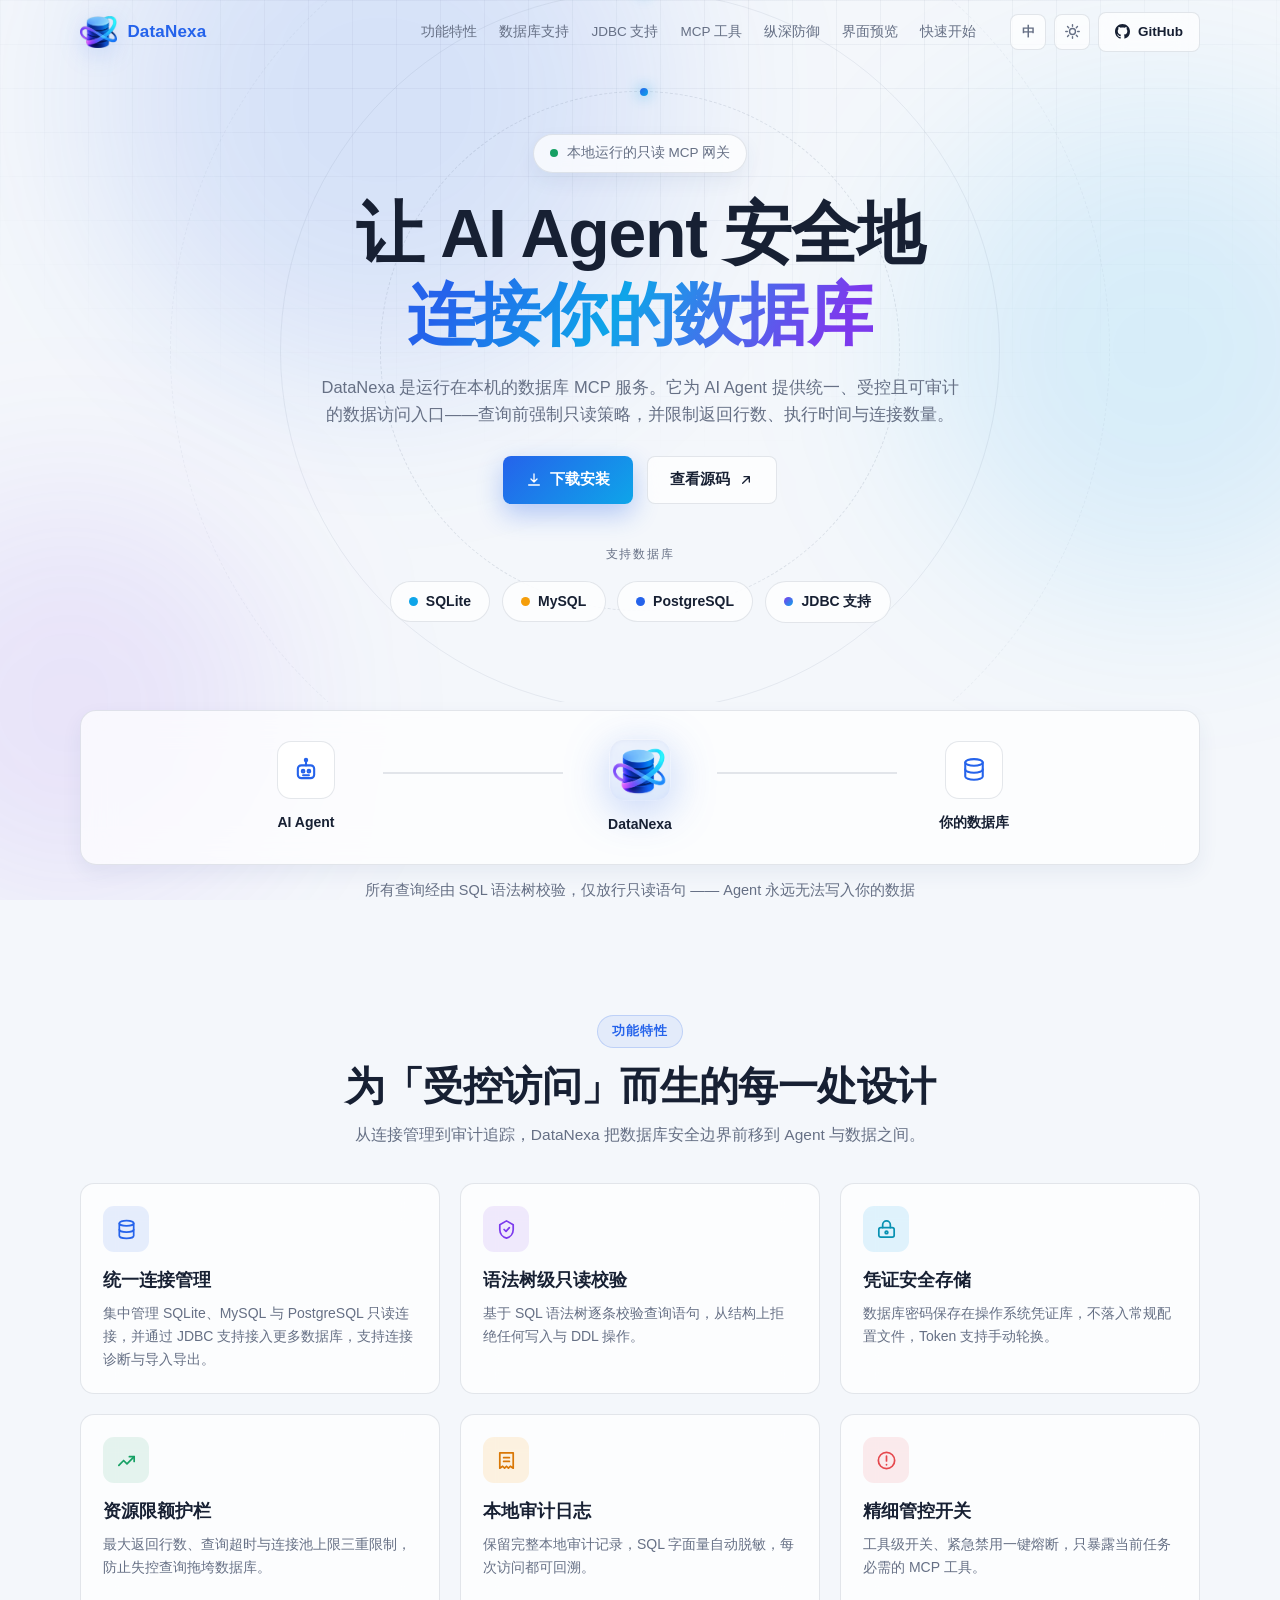
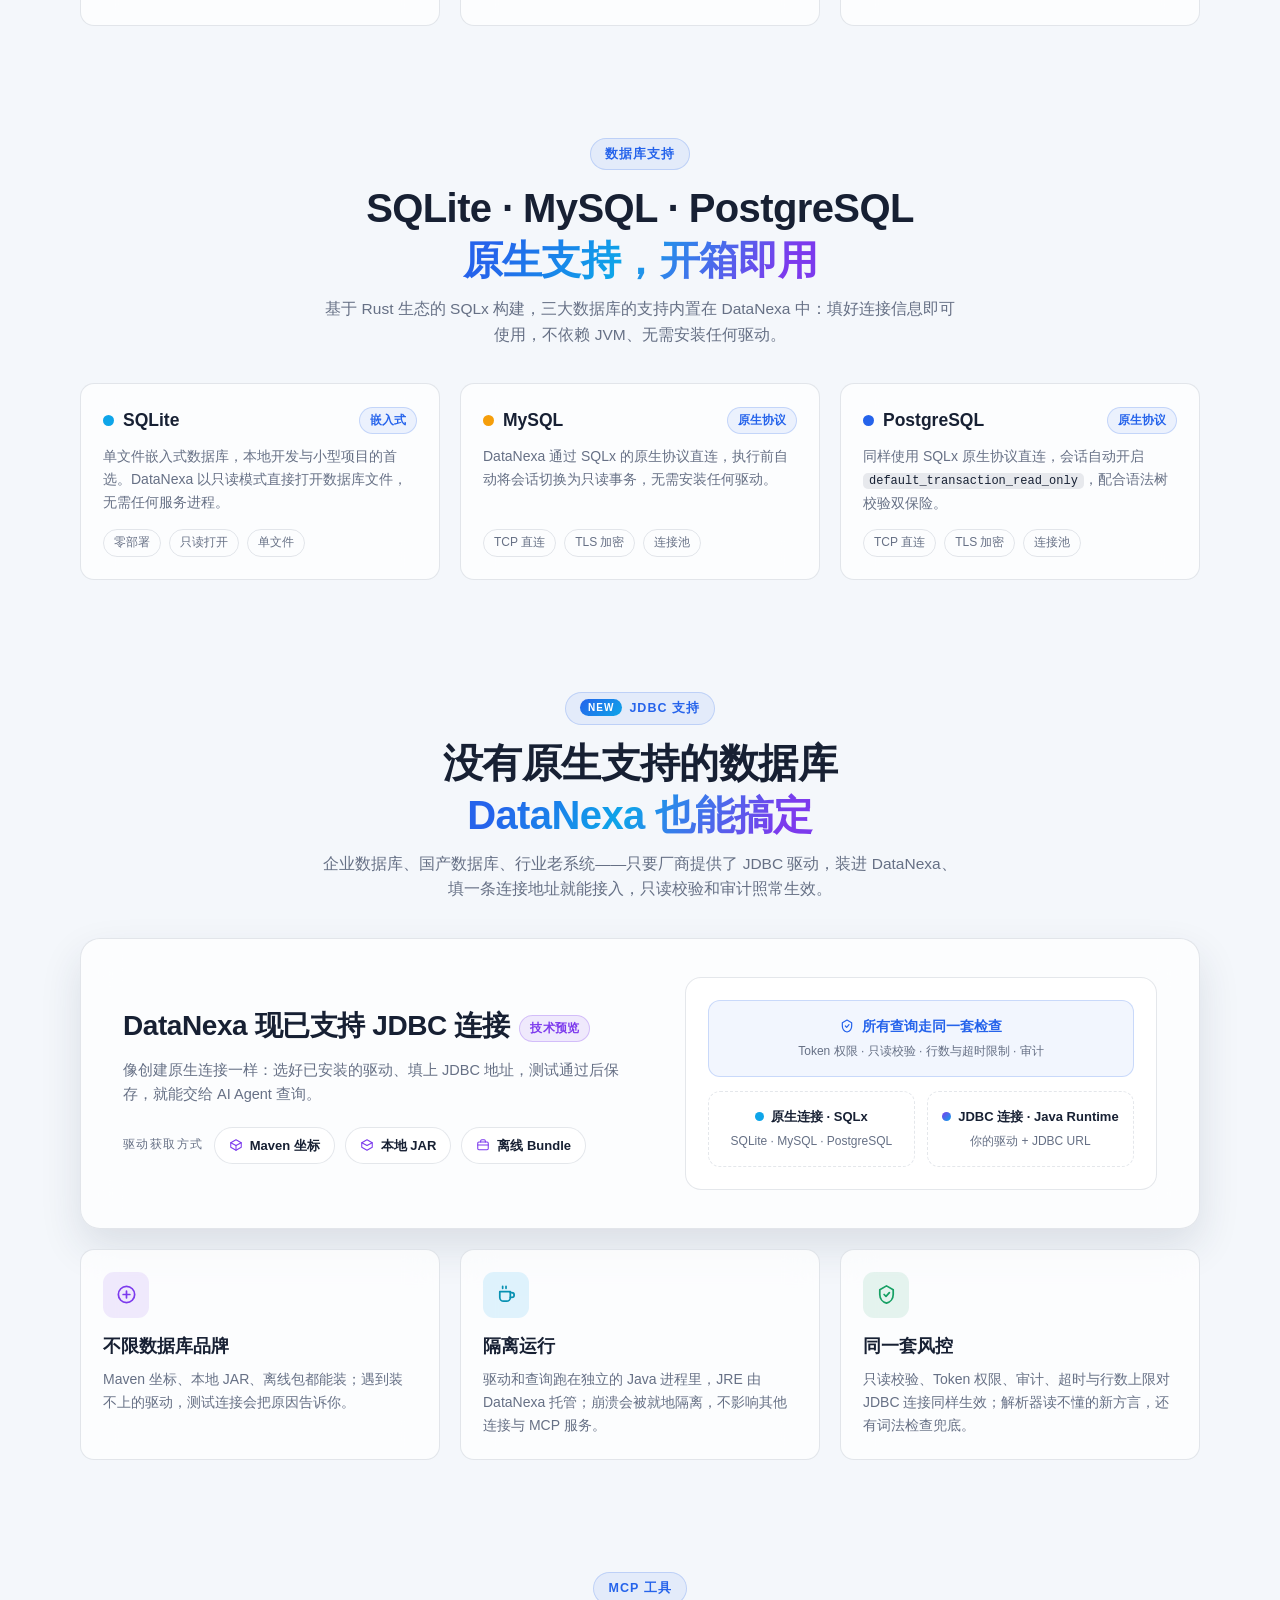
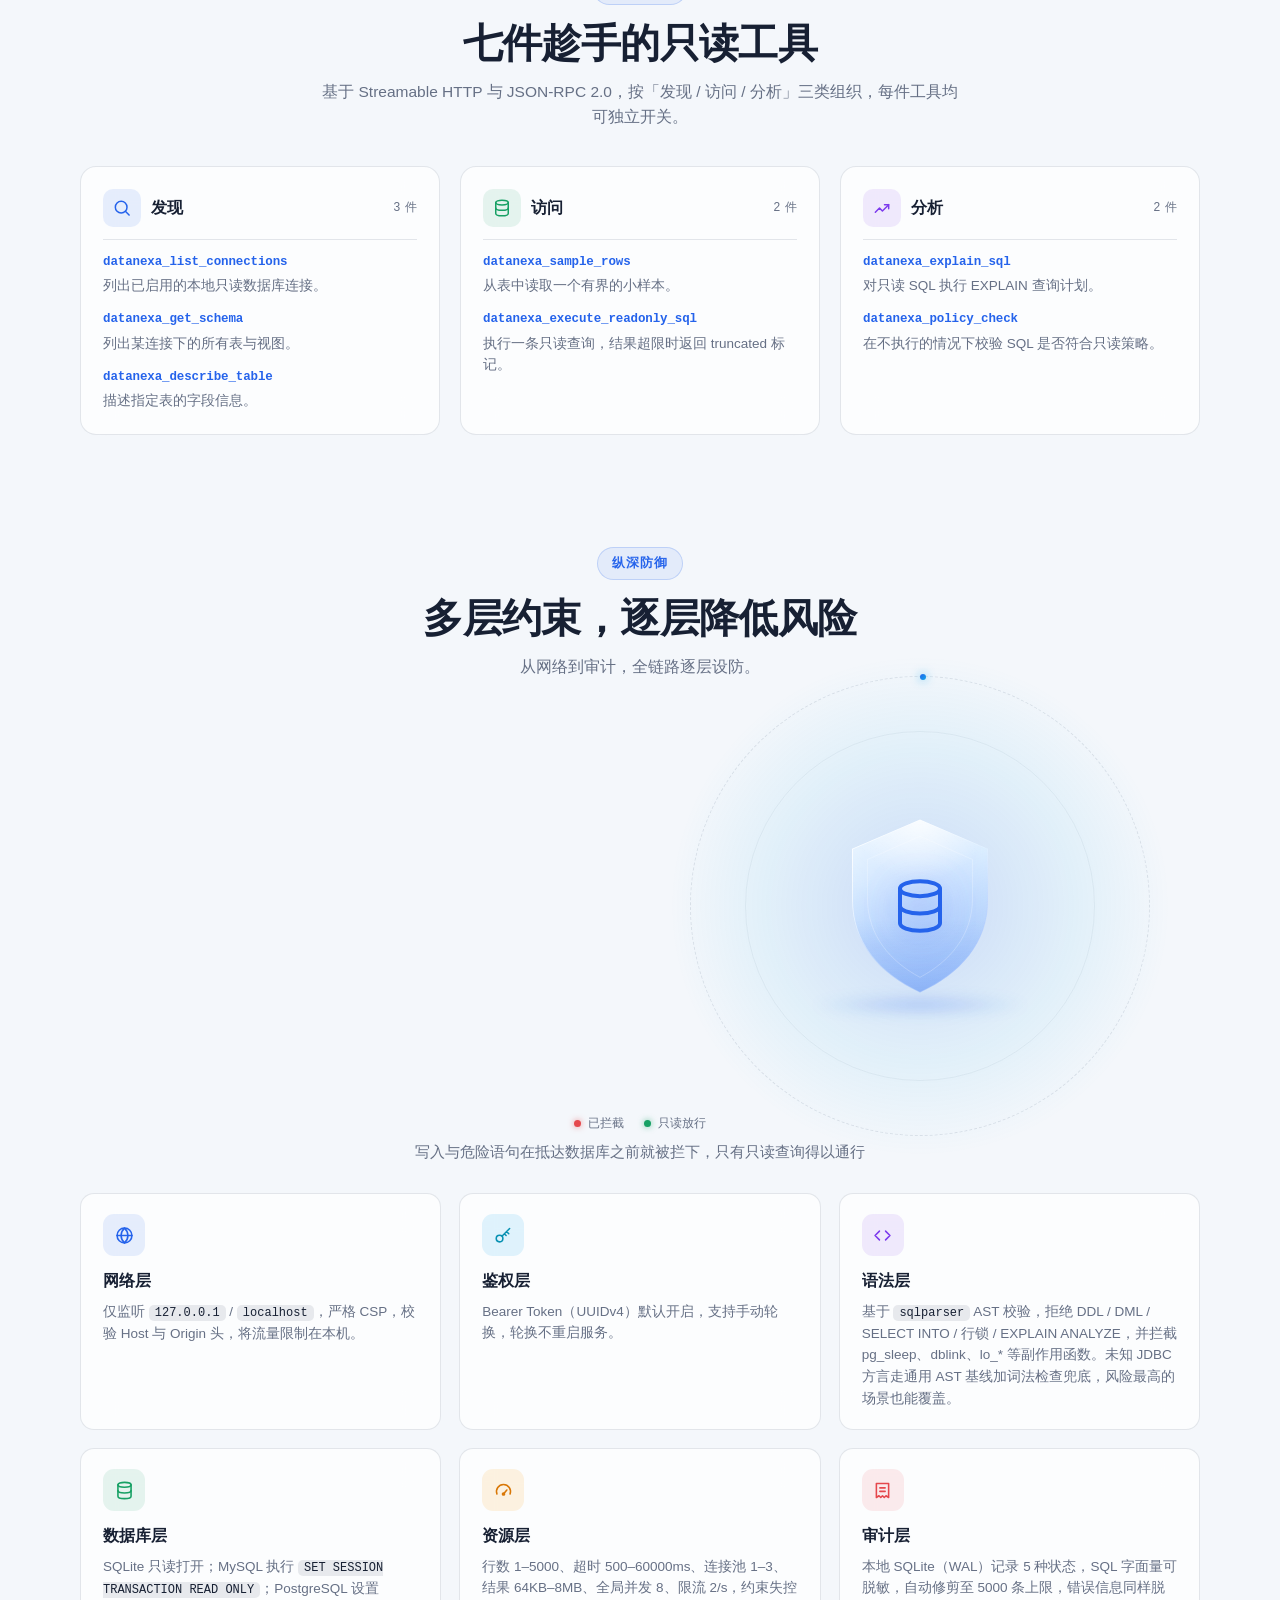
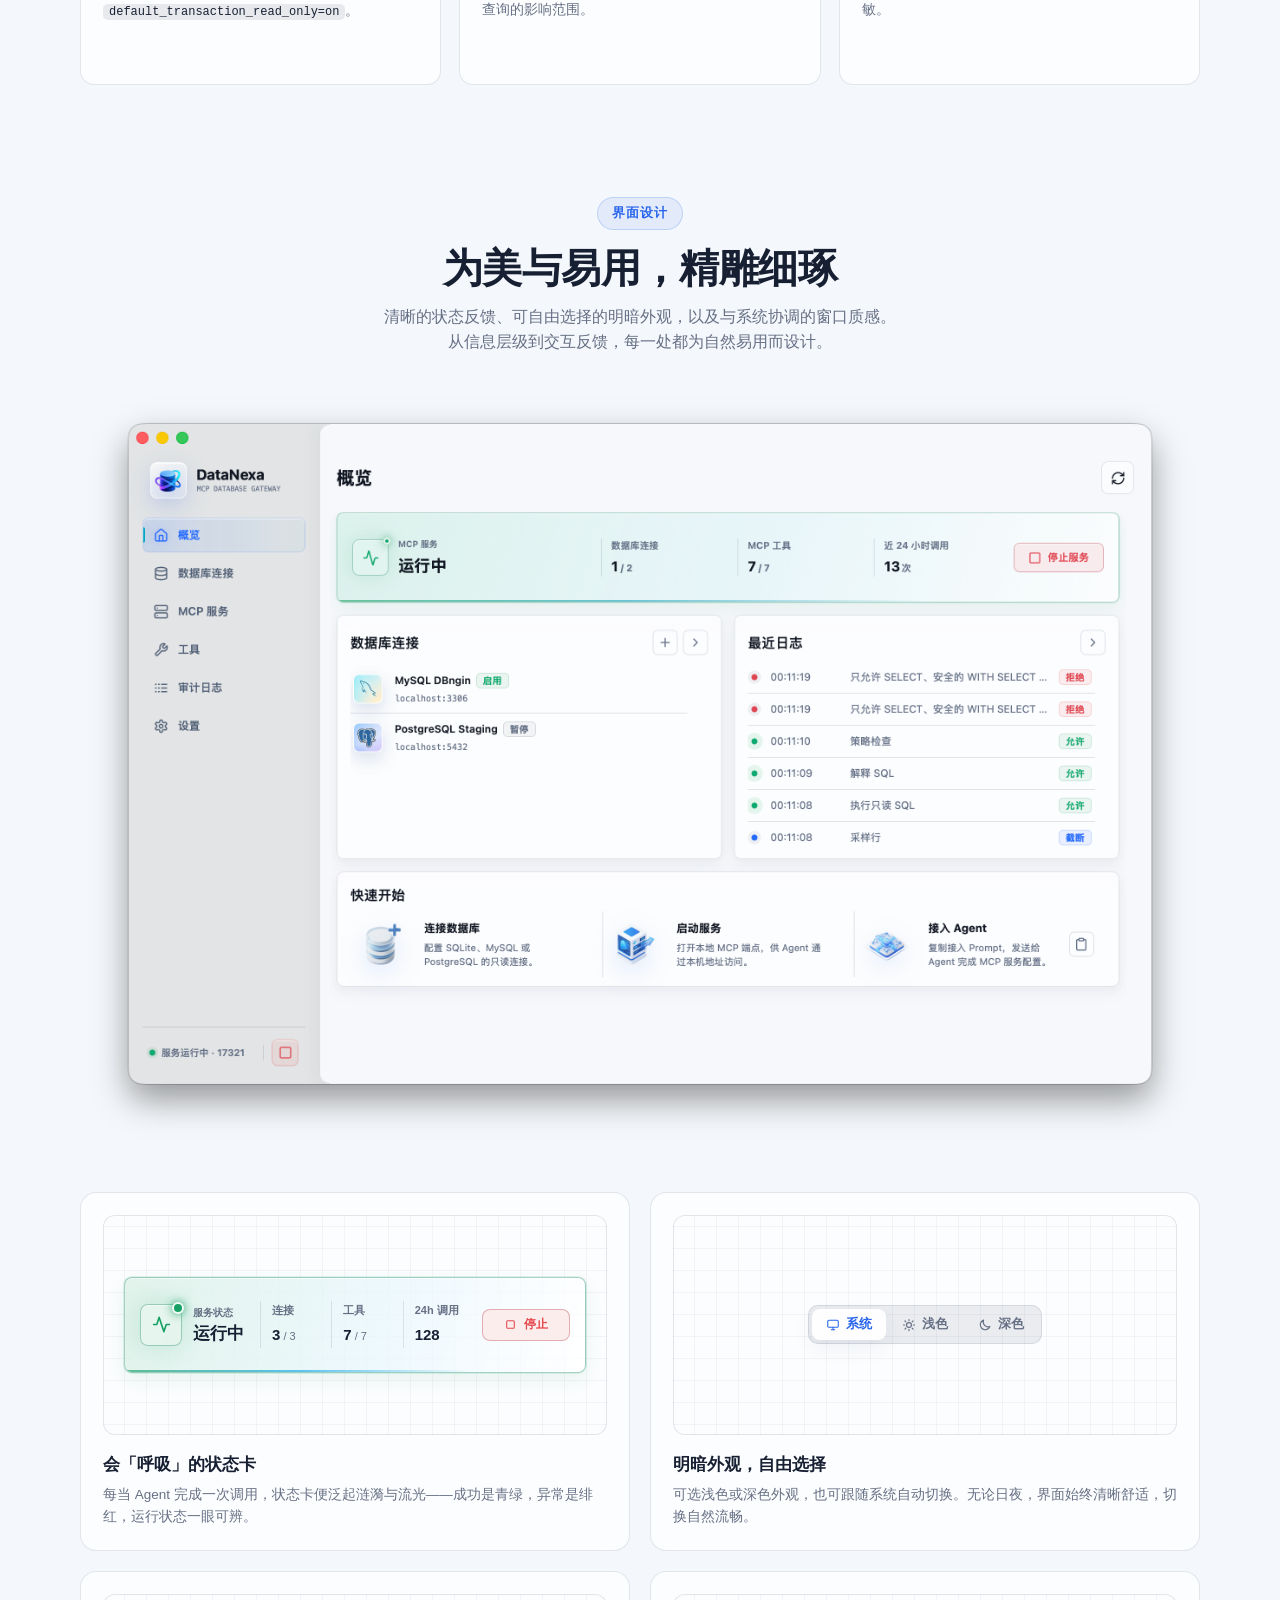
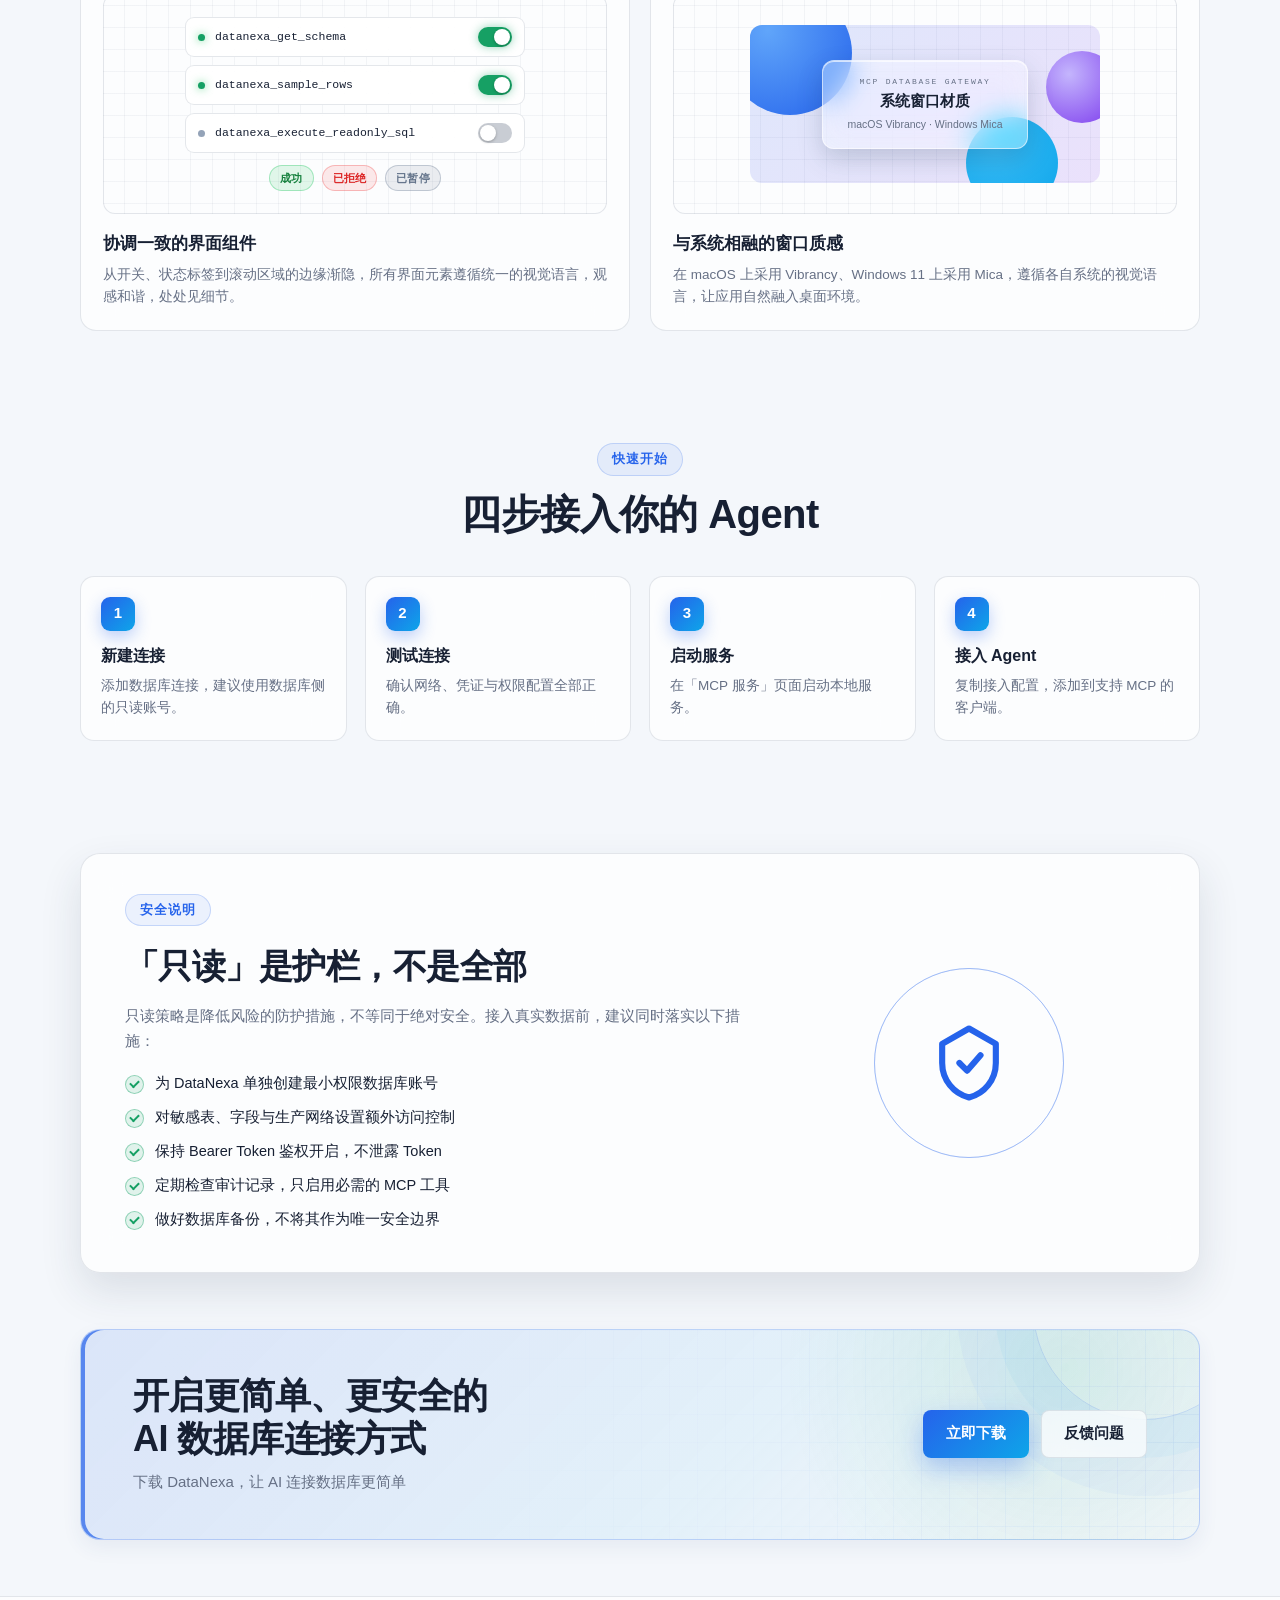
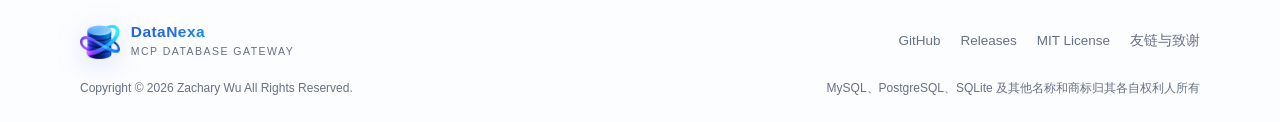
==== commit f2842514: "Page Update" ====
--- a/index.html
+++ b/index.html
@@ -774,7 +774,7 @@
 
   <footer class="footer">
     <div class="container footer-inner">
-      <div class="footer-left">
+      <div class="footer-top">
         <div class="footer-brand">
           <img src="assets/logo.png" alt="DataNexa">
           <div>
@@ -789,7 +789,7 @@
           <a href="credits.html" data-i18n="footer.friends">友链与致谢</a>
         </div>
       </div>
-      <div class="footer-copy">
+      <div class="footer-bottom">
         <span data-i18n="footer.copy1">Copyright © 2026 Zachary Wu All Rights Reserved.</span>
         <span data-i18n="footer.copy2">MySQL、PostgreSQL、SQLite 及其他名称和商标归其各自权利人所有</span>
       </div>
--- a/assets/style.css
+++ b/assets/style.css
@@ -922,8 +922,8 @@
 
 /* ---------- Footer ---------- */
 .footer { border-top: 1px solid var(--line); padding: 26px 0; background: var(--surface); backdrop-filter: blur(16px); -webkit-backdrop-filter: blur(16px); }
-.footer-inner { display: flex; align-items: center; justify-content: space-between; gap: 32px; flex-wrap: wrap; }
-.footer-left { display: flex; align-items: center; gap: 28px; flex-wrap: wrap; }
+.footer-inner { display: flex; flex-direction: column; gap: 18px; }
+.footer-top { display: flex; align-items: center; justify-content: space-between; gap: 12px 28px; flex-wrap: wrap; }
 .footer-brand { display: flex; align-items: center; gap: 11px; }
 .footer-brand img {
   height: 34px; width: auto;
@@ -945,12 +945,11 @@
 .footer-links { display: flex; gap: 20px; }
 .footer-links a { font-size: 13.5px; color: var(--muted); transition: color 0.2s; }
 .footer-links a:hover { color: var(--blue); }
-.footer-copy { display: flex; flex-direction: column; gap: 3px; text-align: right; }
-.footer-copy span { font-size: 12px; color: var(--muted); }
+.footer-bottom { display: flex; align-items: baseline; justify-content: space-between; gap: 4px 24px; flex-wrap: wrap; }
+.footer-bottom span { font-size: 12px; color: var(--muted); }
 
 @media (max-width: 720px) {
-  .footer-inner { flex-direction: column; align-items: flex-start; gap: 16px; }
-  .footer-copy { text-align: left; }
+  .footer-top, .footer-bottom { flex-direction: column; align-items: flex-start; }
 }
 
 /* ---------- MCP Tools ---------- */
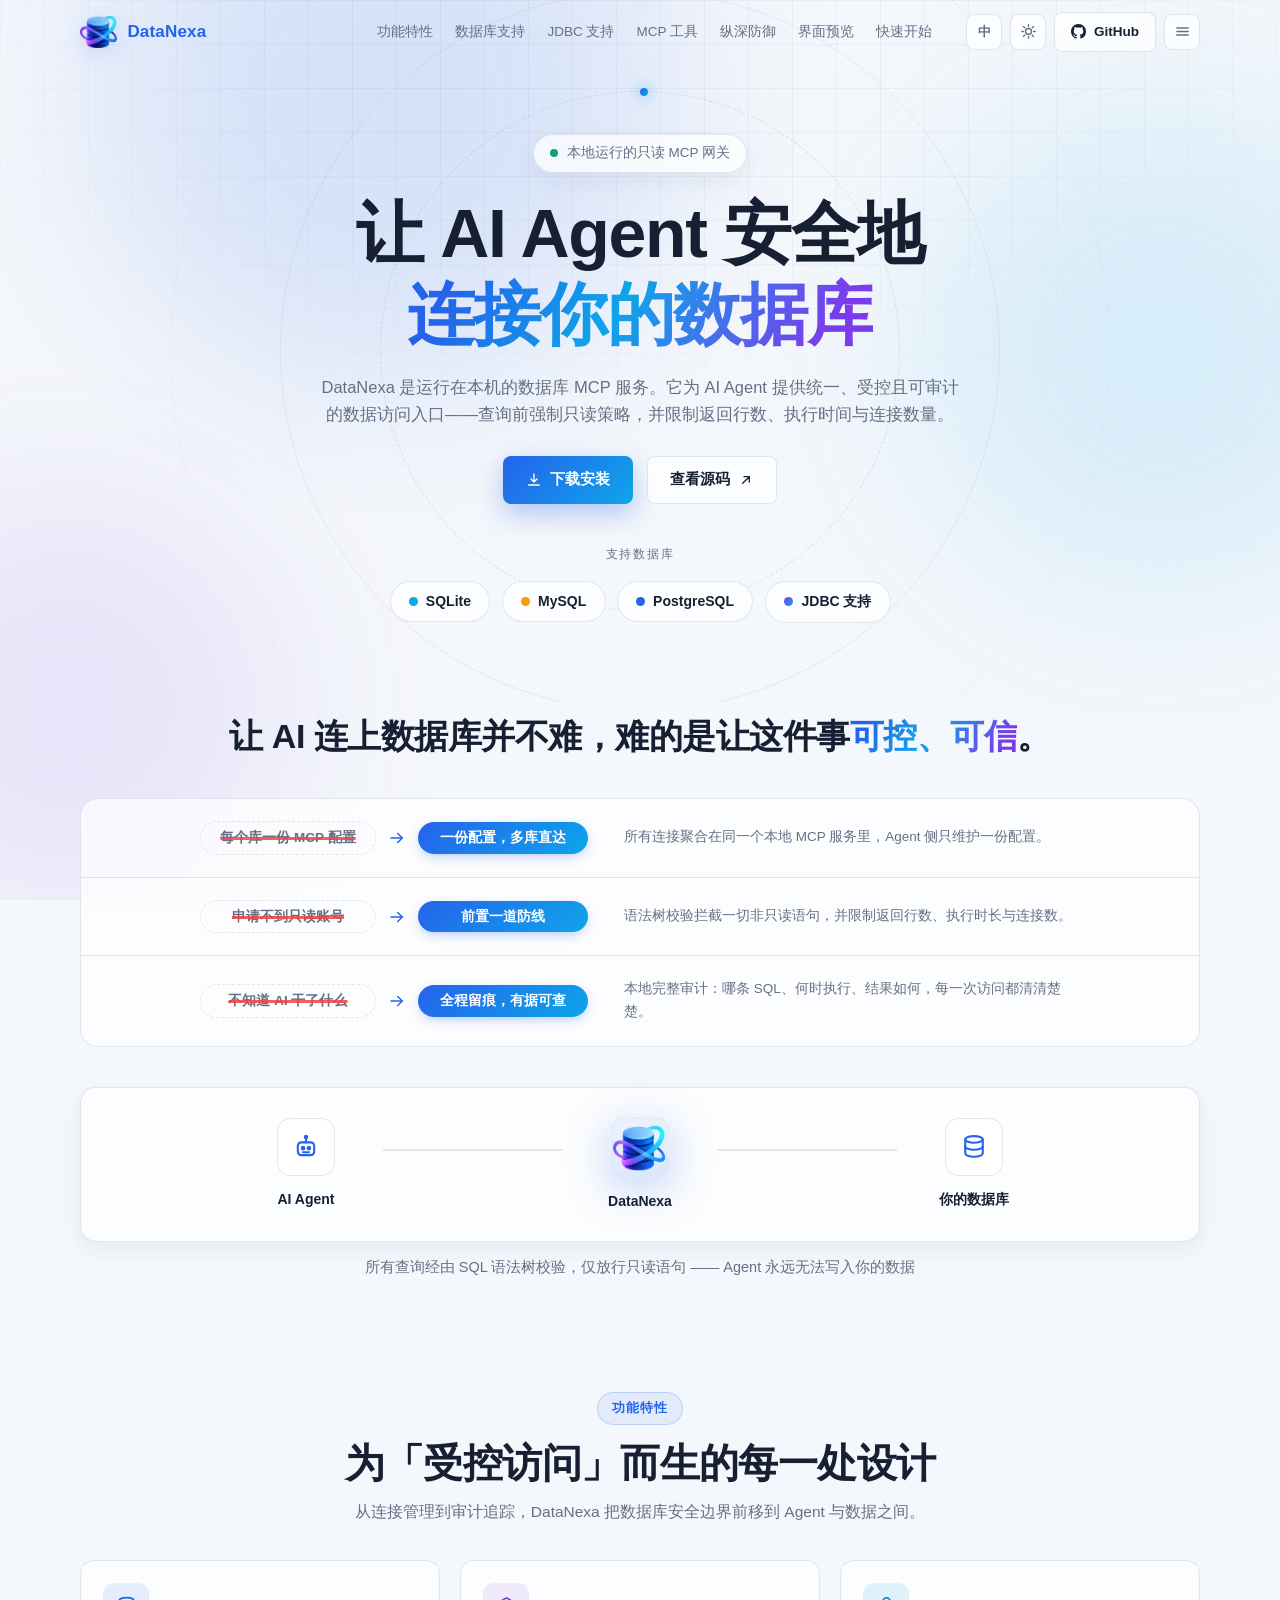
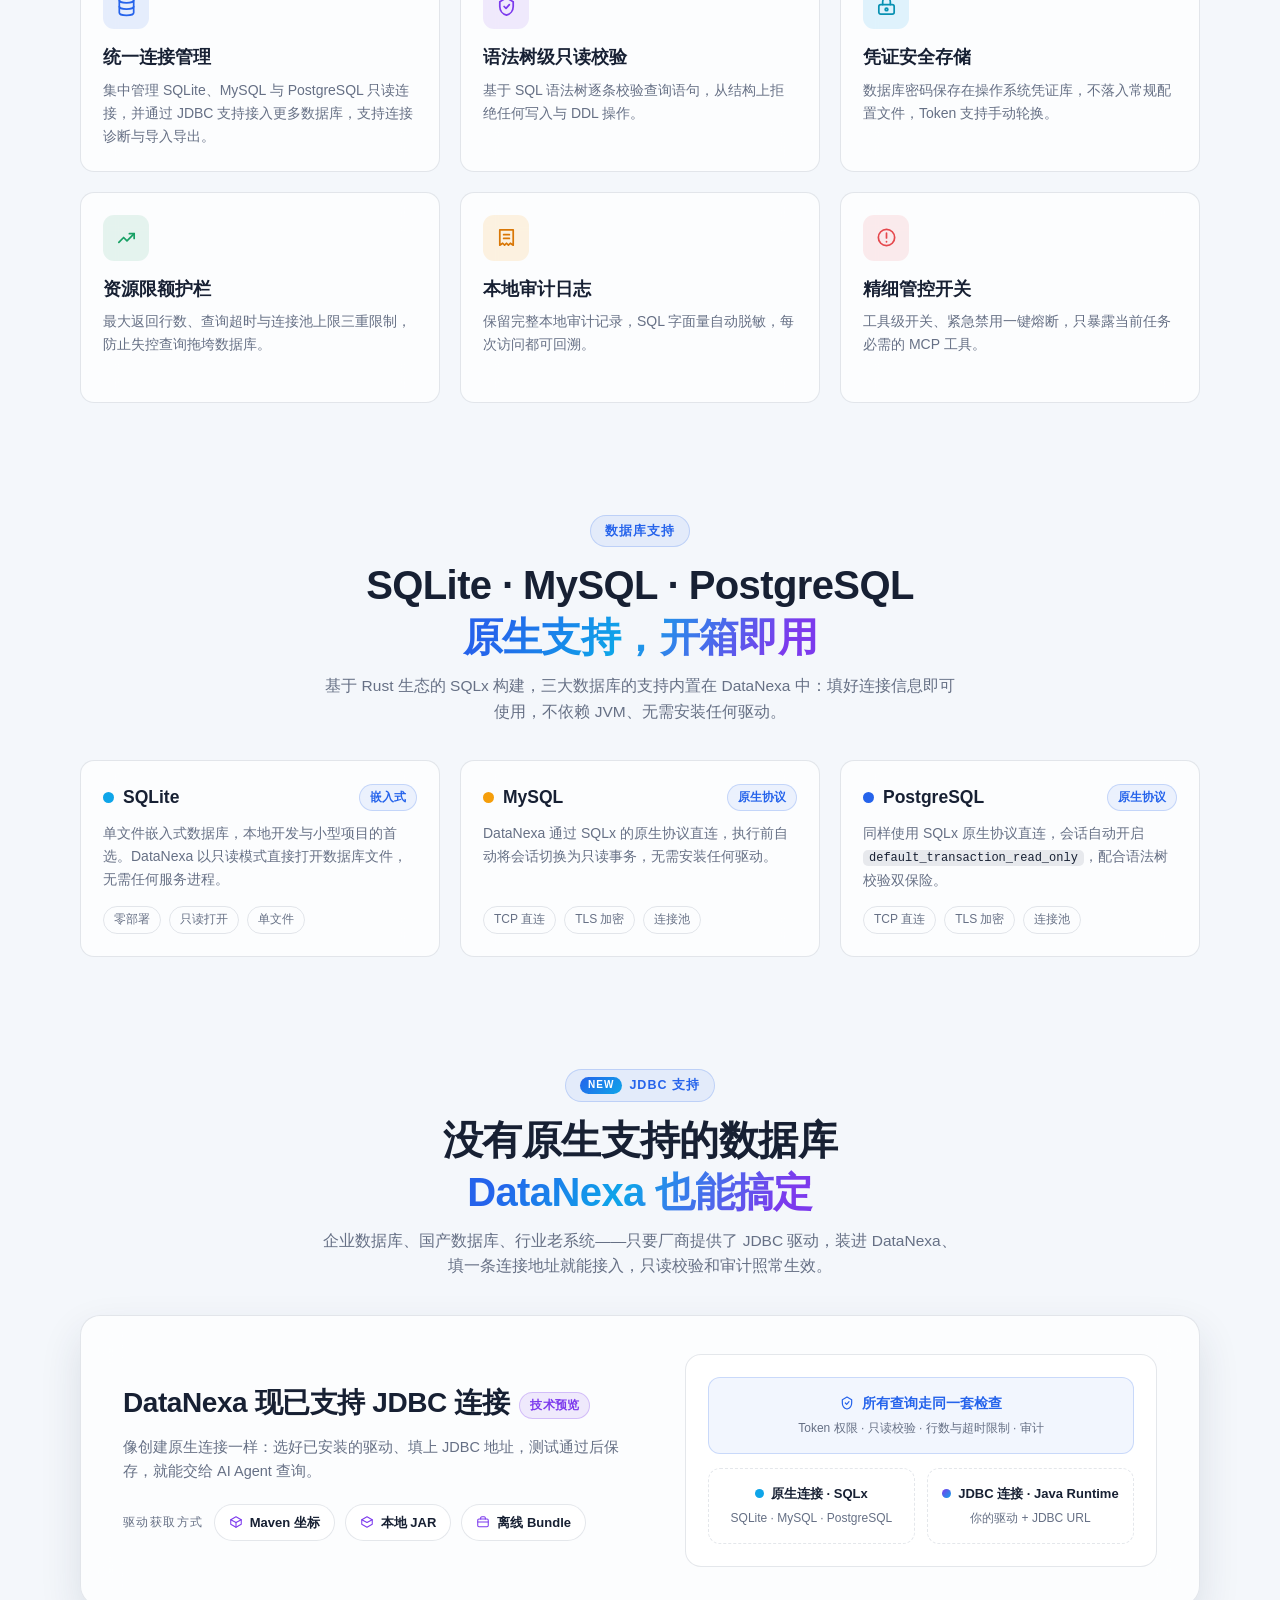
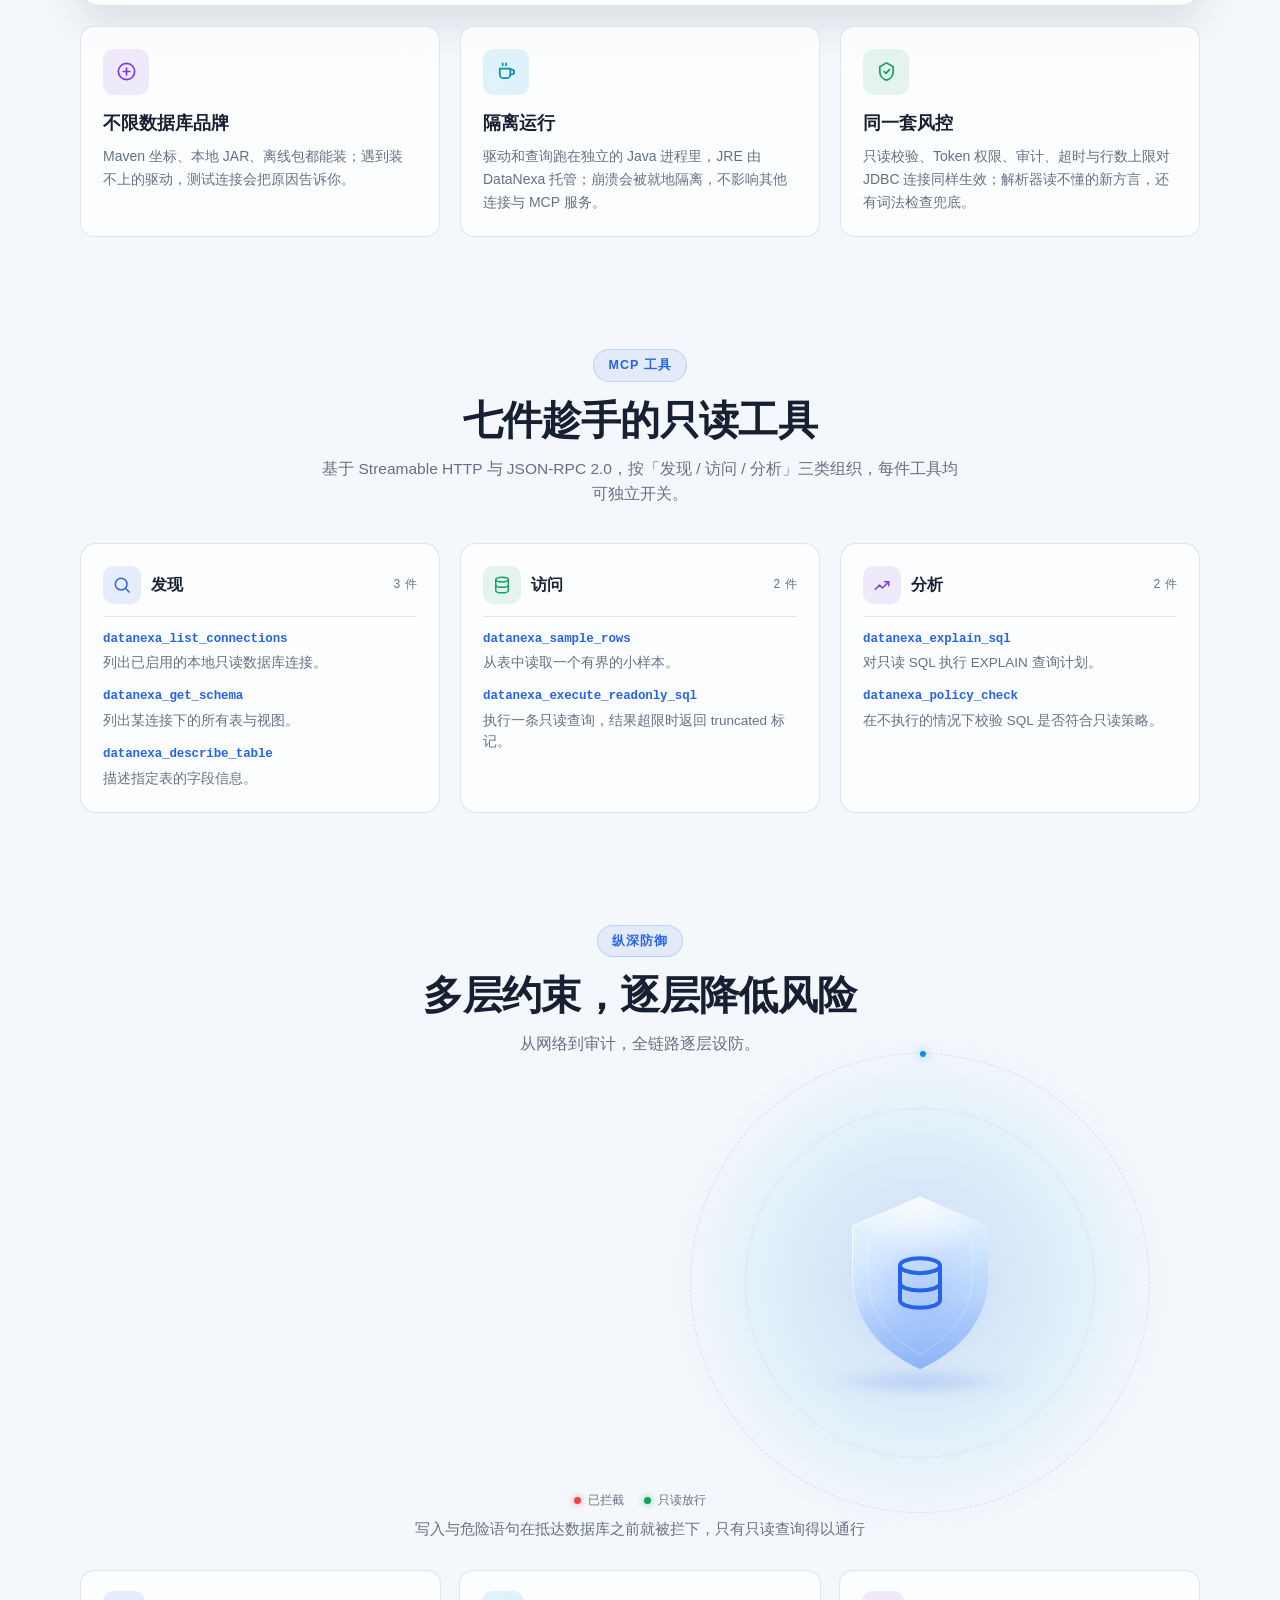
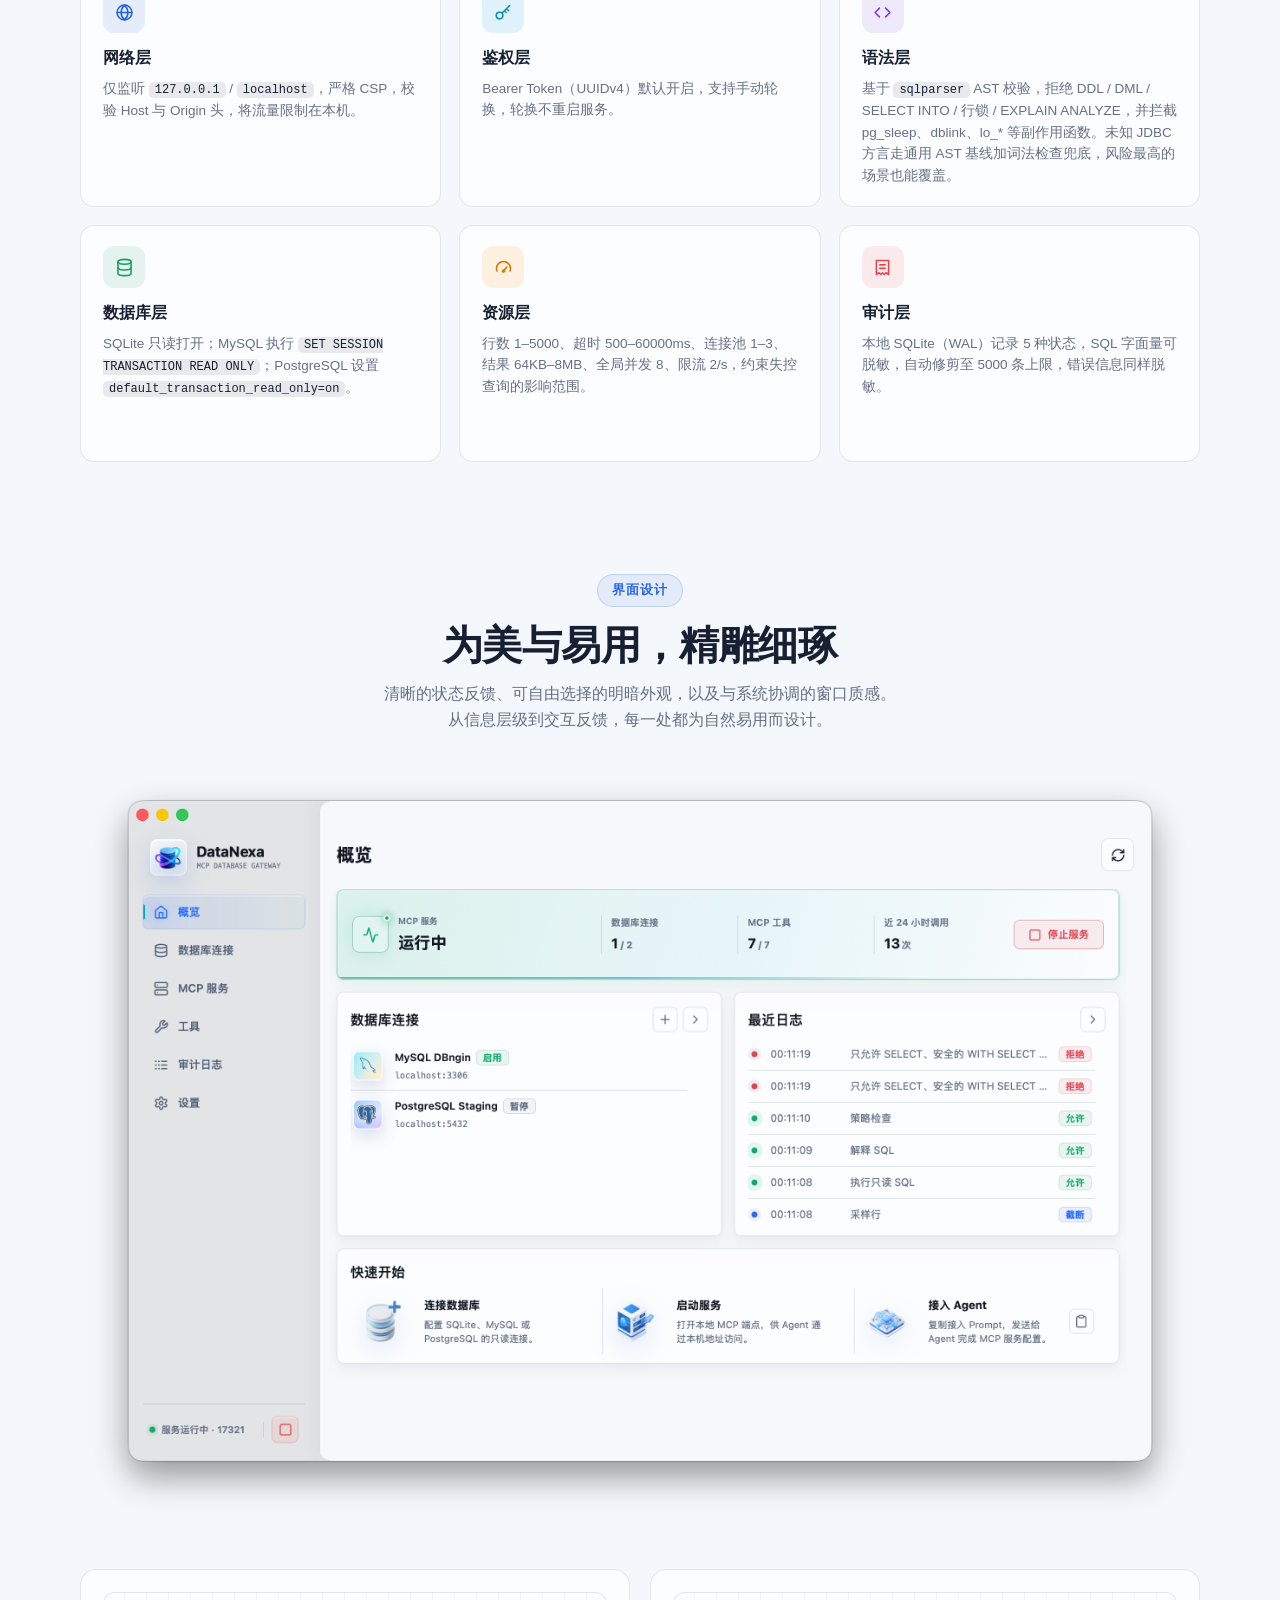
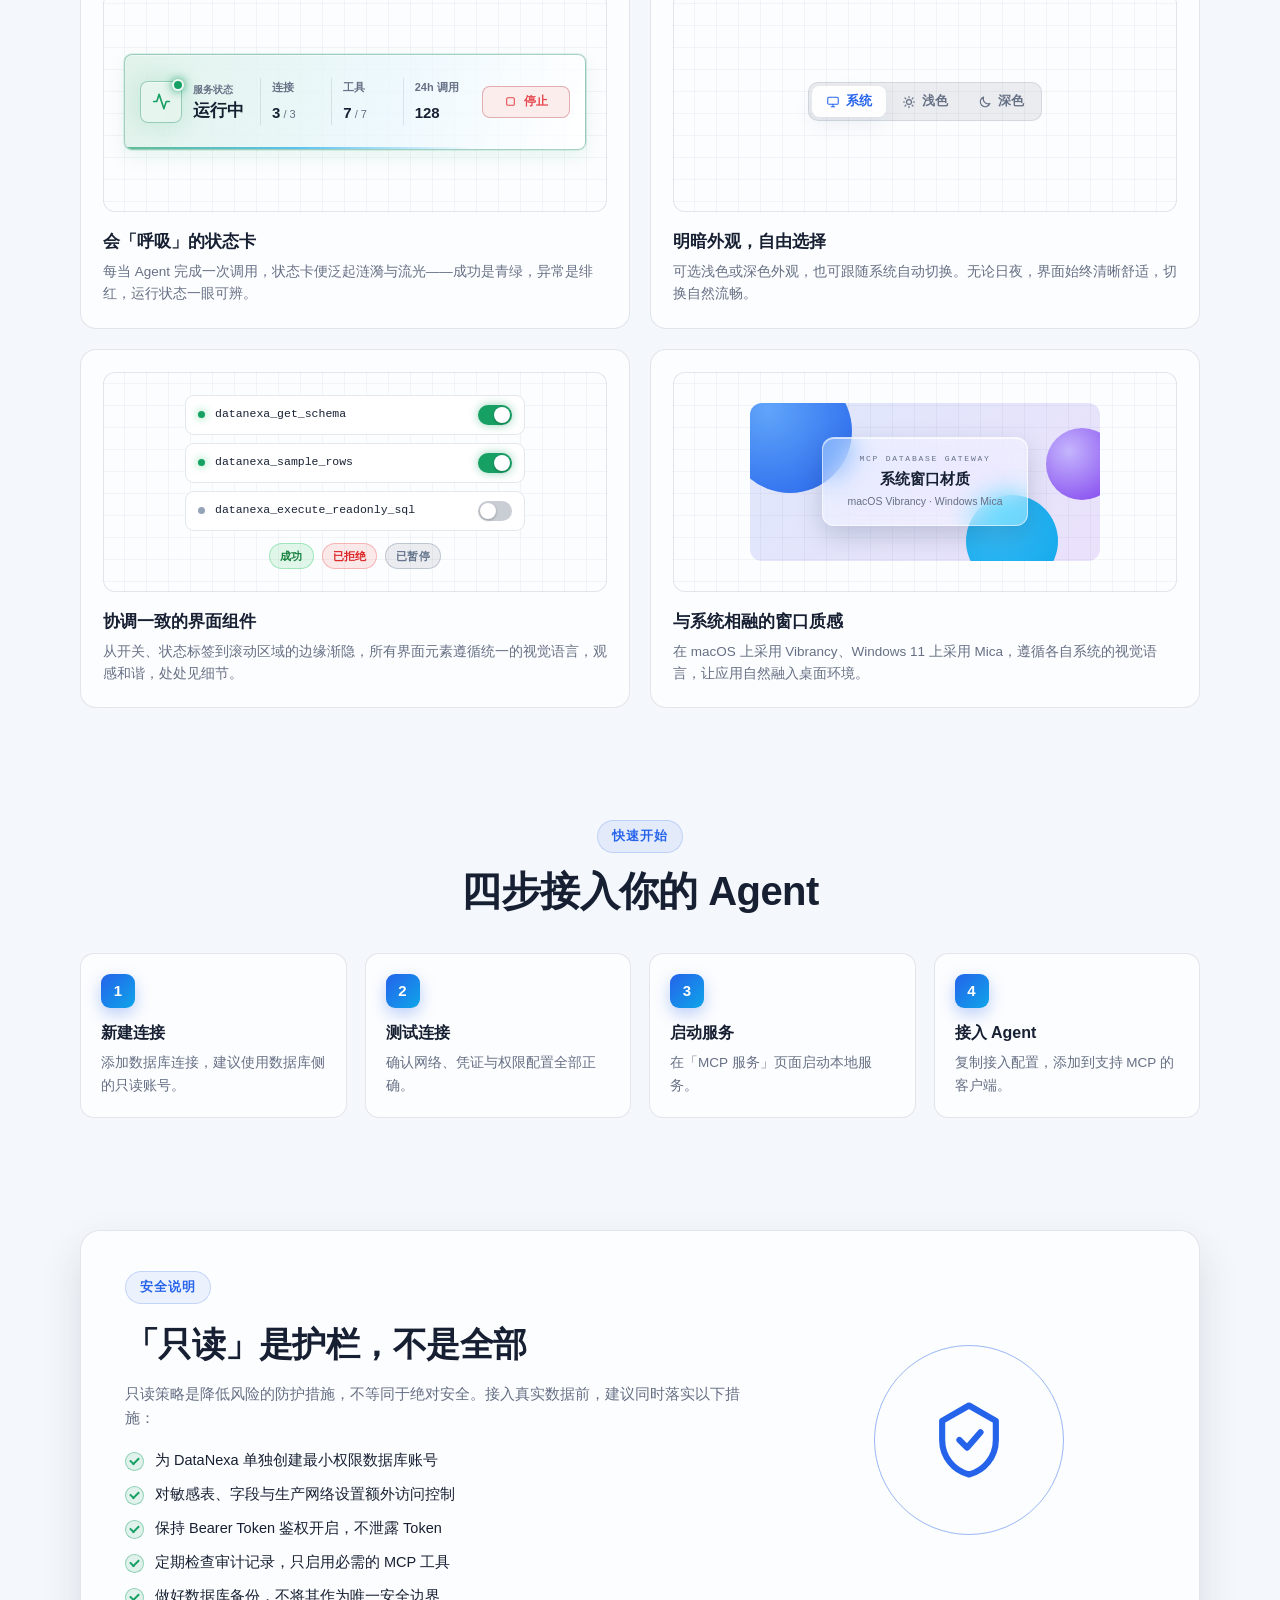
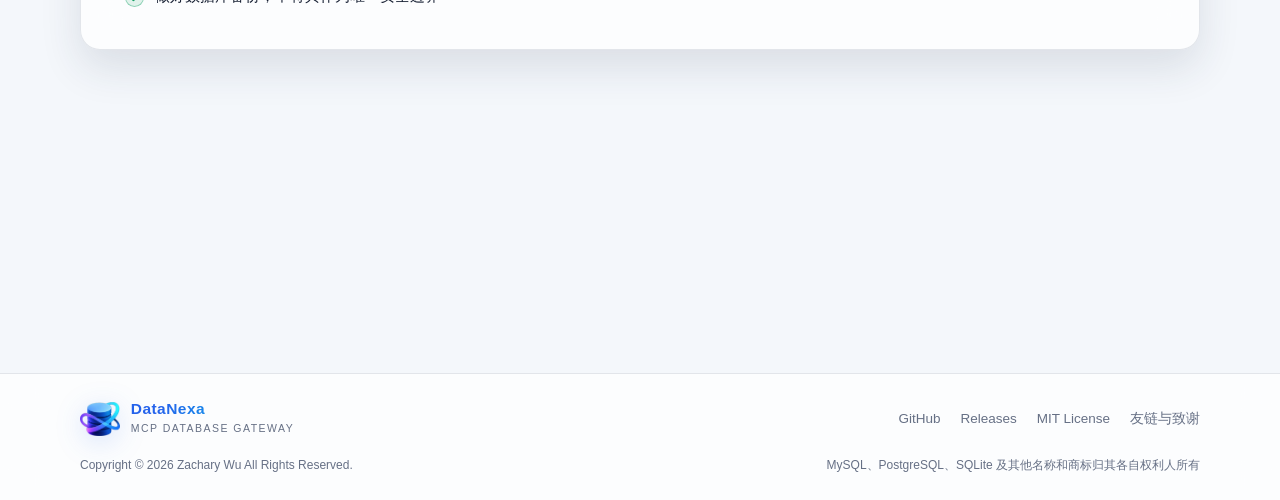
==== commit 544645fa: "Page Update" ====
--- a/index.html
+++ b/index.html
@@ -192,6 +192,43 @@
       </div>
     </section>
 
+    <!-- ============ WHY（前置介绍） ============ -->
+    <section class="why section-pad" id="why">
+      <div class="container">
+        <div class="section-head reveal">
+          <h2 class="why-title">
+            <span data-i18n="why.lead1">让 AI 连上数据库并不难，难的是让这件事</span><span class="grad-text" data-i18n="why.lead2">可控、可信</span><span data-i18n="why.lead3">。</span>
+          </h2>
+        </div>
+        <div class="why-panel reveal d1">
+          <div class="why-row">
+            <div class="why-eq">
+              <span class="why-chip why-chip-pain" data-i18n="why.r1.pain">每个库一份 MCP 配置</span>
+              <svg class="why-arrow" viewBox="0 0 24 24" fill="none" stroke="currentColor" stroke-width="2" stroke-linecap="round" stroke-linejoin="round" aria-hidden="true"><path d="M4 12h15"/><path d="M13 6l6 6-6 6"/></svg>
+              <span class="why-chip why-chip-fix" data-i18n="why.r1.fix">一份配置，多库直达</span>
+            </div>
+            <p class="why-note" data-i18n="why.r1.note">所有连接聚合在同一个本地 MCP 服务里，Agent 侧只维护一份配置。</p>
+          </div>
+          <div class="why-row">
+            <div class="why-eq">
+              <span class="why-chip why-chip-pain" data-i18n="why.r2.pain">申请不到只读账号</span>
+              <svg class="why-arrow" viewBox="0 0 24 24" fill="none" stroke="currentColor" stroke-width="2" stroke-linecap="round" stroke-linejoin="round" aria-hidden="true"><path d="M4 12h15"/><path d="M13 6l6 6-6 6"/></svg>
+              <span class="why-chip why-chip-fix" data-i18n="why.r2.fix">前置一道防线</span>
+            </div>
+            <p class="why-note" data-i18n="why.r2.note">语法树校验拦截一切非只读语句，并限制返回行数、执行时长与连接数。</p>
+          </div>
+          <div class="why-row">
+            <div class="why-eq">
+              <span class="why-chip why-chip-pain" data-i18n="why.r3.pain">不知道 AI 干了什么</span>
+              <svg class="why-arrow" viewBox="0 0 24 24" fill="none" stroke="currentColor" stroke-width="2" stroke-linecap="round" stroke-linejoin="round" aria-hidden="true"><path d="M4 12h15"/><path d="M13 6l6 6-6 6"/></svg>
+              <span class="why-chip why-chip-fix" data-i18n="why.r3.fix">全程留痕，有据可查</span>
+            </div>
+            <p class="why-note" data-i18n="why.r3.note">本地完整审计：哪条 SQL、何时执行、结果如何，每一次访问都清清楚楚。</p>
+          </div>
+        </div>
+      </div>
+    </section>
+
     <!-- ============ FLOW ============ -->
     <section class="flow section-pad">
       <div class="container">
--- a/assets/style.css
+++ b/assets/style.css
@@ -13,9 +13,7 @@
   --blue: #2563eb;
   --blue-2: #0ea5e9;
   --green: #16a064;
-  --amber: #f59e0b;
   --red: #e5484d;
-  --violet: #7c3aed;
   --shadow: 0 18px 42px rgba(32, 48, 78, 0.12);
   --soft-shadow: 0 8px 20px rgba(41, 71, 121, 0.07);
   --glow-a: rgba(37, 99, 235, 0.14);
@@ -35,9 +33,7 @@
   --blue: #60a5fa;
   --blue-2: #8bb7ff;
   --green: #4ade80;
-  --amber: #fbbf24;
   --red: #fb7185;
-  --violet: #c4b5fd;
   --shadow: 0 24px 70px rgba(0, 0, 0, 0.30);
   --soft-shadow: 0 14px 38px rgba(0, 0, 0, 0.20);
   --glow-a: rgba(96, 165, 250, 0.16);
@@ -139,7 +135,6 @@
 .nav-compact .nav-github { display: none; }
 .nav-compact .nav-toggle { display: inline-grid; }
 .nav-compact .nav-actions { margin-left: auto; }
-.nav:not(.nav-compact) .nav-toggle { display: none; }
 .nav:not(.nav-compact) .nav-drawer { display: none; }
 
 .nav.open {
@@ -340,6 +335,97 @@
 .db-dot.sqlite { background: #0ea5e9; }
 .db-dot.mysql { background: #f59e0b; }
 .db-dot.pg { background: #2563eb; }
+
+/* ---------- Why（前置介绍：为什么做 DataNexa） ---------- */
+/* 「痛点 → 解法」等式面板：每行一条可扫读的转换式，
+   不用卡片/图标方块/大段文字，与下方 card 网格明确分层 */
+.why {
+  padding: 0 0 32px; /* 紧跟 Hero：覆盖 section-pad 的顶部间距 */
+}
+
+/* 标题沿用全站 section-head（居中）；字号略小，中文整句单行呈现 */
+.why .section-head { max-width: 900px; margin-bottom: 40px; }
+.why .section-head h2 { font-size: clamp(24px, 3vw, 34px); }
+
+.why-panel {
+  /* 轨道宽度按「当前语言最长文案」实测预留（含胶囊左右内边距与边框，
+     并留出余量以吸收不同平台的字体渲染差异），使三行胶囊尺寸完全一致；
+     英文文案更长，切换语言时整体变宽而不裁切、不换行 */
+  --why-pain-w: 176px;
+  --why-fix-w: 170px;
+  --why-note-w: 480px;
+  /* 撑满容器，与下方 .flow-track 等宽对齐；行内内容水平居中 */
+  margin: 0 auto;
+  background: var(--surface);
+  -webkit-backdrop-filter: blur(16px); backdrop-filter: blur(16px);
+  border: 1px solid var(--line); border-radius: 18px;
+  overflow: hidden;
+}
+:root[lang="en"] .why-panel {
+  --why-pain-w: 278px;
+  --why-fix-w: 240px;
+  --why-note-w: 480px;
+}
+
+.why-row {
+  /* 单一网格贯通四列：痛点 | 箭头 | 解法 | 说明，
+     说明列紧随解法胶囊；整行内容在面板内水平居中 */
+  display: grid;
+  grid-template-columns: var(--why-pain-w) 18px var(--why-fix-w) minmax(0, var(--why-note-w));
+  justify-content: center;
+  gap: 12px; align-items: center;
+  padding: 22px 26px;
+  border-top: 1px solid var(--line);
+  transition: background 0.25s ease;
+}
+.why-row:first-child { border-top: 0; }
+.why-row:hover { background: linear-gradient(90deg, rgba(37, 99, 235, 0.05), transparent 65%); }
+:root.dark .why-row:hover { background: linear-gradient(90deg, rgba(96, 165, 250, 0.07), transparent 65%); }
+
+/* 三行共用同一组轨道宽度，箭头与解法胶囊左边界逐行对齐。
+   痛点列与解法列都取固定宽度（按最长文案预留），
+   因此三行四个胶囊尺寸完全一致，只随语言切换整体变化。
+   注意：必须用固定轨道而非 minmax(auto)，否则各行会按自身文案
+   独立撑宽，跨行对齐失效 */
+.why-eq { display: contents; }
+
+.why-chip {
+  display: inline-flex; align-items: center; justify-content: center;
+  width: 100%;
+  padding: 7px 13px; border-radius: 999px;
+  font-size: 13.5px; font-weight: 650; line-height: 1.3;
+  text-align: center;
+  /* 胶囊内文案永不换行；轨道已按最长文案预留，故不会溢出 */
+  white-space: nowrap;
+  box-sizing: border-box;
+}
+.why-chip-pain {
+  color: var(--muted);
+  background: transparent;
+  border: 1px dashed var(--line);
+  text-decoration: line-through;
+  text-decoration-color: rgba(239, 68, 68, 0.85);
+  text-decoration-thickness: 2.5px;
+}
+.why-chip-fix {
+  color: #fff;
+  background: linear-gradient(135deg, var(--blue), var(--blue-2));
+  box-shadow: 0 4px 14px -4px rgba(37, 99, 235, 0.45);
+}
+:root.dark .why-chip-fix { box-shadow: 0 4px 16px -4px rgba(14, 165, 233, 0.35); }
+
+.why-arrow {
+  width: 18px; height: 18px; flex: none;
+  color: var(--blue);
+  transition: transform 0.25s ease;
+}
+.why-row:hover .why-arrow { transform: translateX(4px); }
+
+.why-note {
+  margin: 0;
+  padding-left: 24px;
+  font-size: 13.5px; color: var(--muted); line-height: 1.7;
+}
 
 /* ---------- Flow ---------- */
 .flow { padding-top: 8px; }
@@ -790,8 +876,7 @@
   .ui-demo { padding: 14px; }
   .mini-seg { width: 100%; }
   .mini-seg button { flex: 1; justify-content: center; padding-inline: 7px; gap: 4px; font-size: 11.5px; }
-  .mini-command { grid-template-columns: auto 1fr; }
-  .mini-command { gap: 10px; padding: 12px; }
+  .mini-command { grid-template-columns: auto 1fr; gap: 10px; padding: 12px; }
   .mini-command-metrics { grid-template-columns: repeat(3, minmax(0, 1fr)); gap: 5px; }
   .mini-command-metrics > div { padding-left: 7px; }
   .mini-command-metrics span { font-size: 10px; }
@@ -1251,10 +1336,6 @@
   border: 1px solid var(--line);
 }
 
-.native-more { margin-top: 24px; text-align: center; font-size: 14px; color: var(--muted); }
-.native-more a { color: var(--blue); font-weight: 650; }
-.native-more a:hover { text-decoration: underline; }
-
 /* ---------- JDBC support ---------- */
 .db-dot.jdbc { background: linear-gradient(135deg, #7c3aed, #0ea5e9); }
 
@@ -1274,10 +1355,13 @@
 }
 .jdbc-panel h3 {
   font-size: clamp(22px, 2.6vw, 28px); font-weight: 740; letter-spacing: -0.015em;
+  /* 中文按词断行，避免「连接」等词被拆到两行、版本胶囊孤悬行尾 */
+  word-break: keep-all;
 }
 .jdbc-ver {
   display: inline-block; margin-left: 10px; padding: 3px 10px; border-radius: 999px;
   font-size: 12px; font-weight: 650; vertical-align: 3px; letter-spacing: 0.02em;
+  white-space: nowrap;
   color: #7c3aed;
   background: rgba(124, 58, 237, 0.10);
   border: 1px solid rgba(124, 58, 237, 0.25);
@@ -1288,6 +1372,9 @@
 
 .driver-chips { margin-top: 20px; display: flex; align-items: center; gap: 10px; flex-wrap: wrap; }
 .driver-chips-label { font-size: 12px; letter-spacing: 0.12em; text-transform: uppercase; color: var(--muted); }
+/* 英文标签与胶囊文案较长，三个胶囊放不下一行；
+   让标签独占一行，胶囊自成一行排齐，避免折行后与标签错位 */
+:root[lang="en"] .driver-chips-label { flex-basis: 100%; }
 .driver-chip {
   display: inline-flex; align-items: center; gap: 7px;
   padding: 7px 14px; border-radius: 999px;
@@ -1346,6 +1433,11 @@
 /* ---------- Responsive ---------- */
 @media (max-width: 900px) {
   .feature-grid { grid-template-columns: repeat(2, 1fr); }
+  .why-row { grid-template-columns: 1fr; gap: 8px; justify-items: center; padding: 20px 22px; }
+  .why-chip { width: auto; }
+  .why-arrow { transform: rotate(90deg); }
+  .why-row:hover .why-arrow { transform: rotate(90deg) translateX(3px); }
+  .why-note { justify-self: stretch; padding-left: 0; }
   .steps { grid-template-columns: repeat(2, 1fr); }
   .security-panel { grid-template-columns: 1fr; padding: 40px 32px; }
   .security-visual { display: none; }
@@ -1364,6 +1456,8 @@
   .feature-grid { grid-template-columns: 1fr; grid-auto-rows: auto; }
   .native-grid { grid-template-columns: 1fr; }
   .steps { grid-template-columns: 1fr; }
+  /* 窄屏下等式改为纵向：痛点在上、箭头转向下、解法在下（居中排布，
+     规则已上移至 900px 断点）；胶囊按内容收缩，不再等宽 */
   .flow-track { flex-direction: column; gap: 18px; padding: 24px 20px; }
   /* 竖向布局复用同一组动画：仅将轨道旋转 90°。
      若改用另一组竖向动画，跨断点切换会重启线条动画，
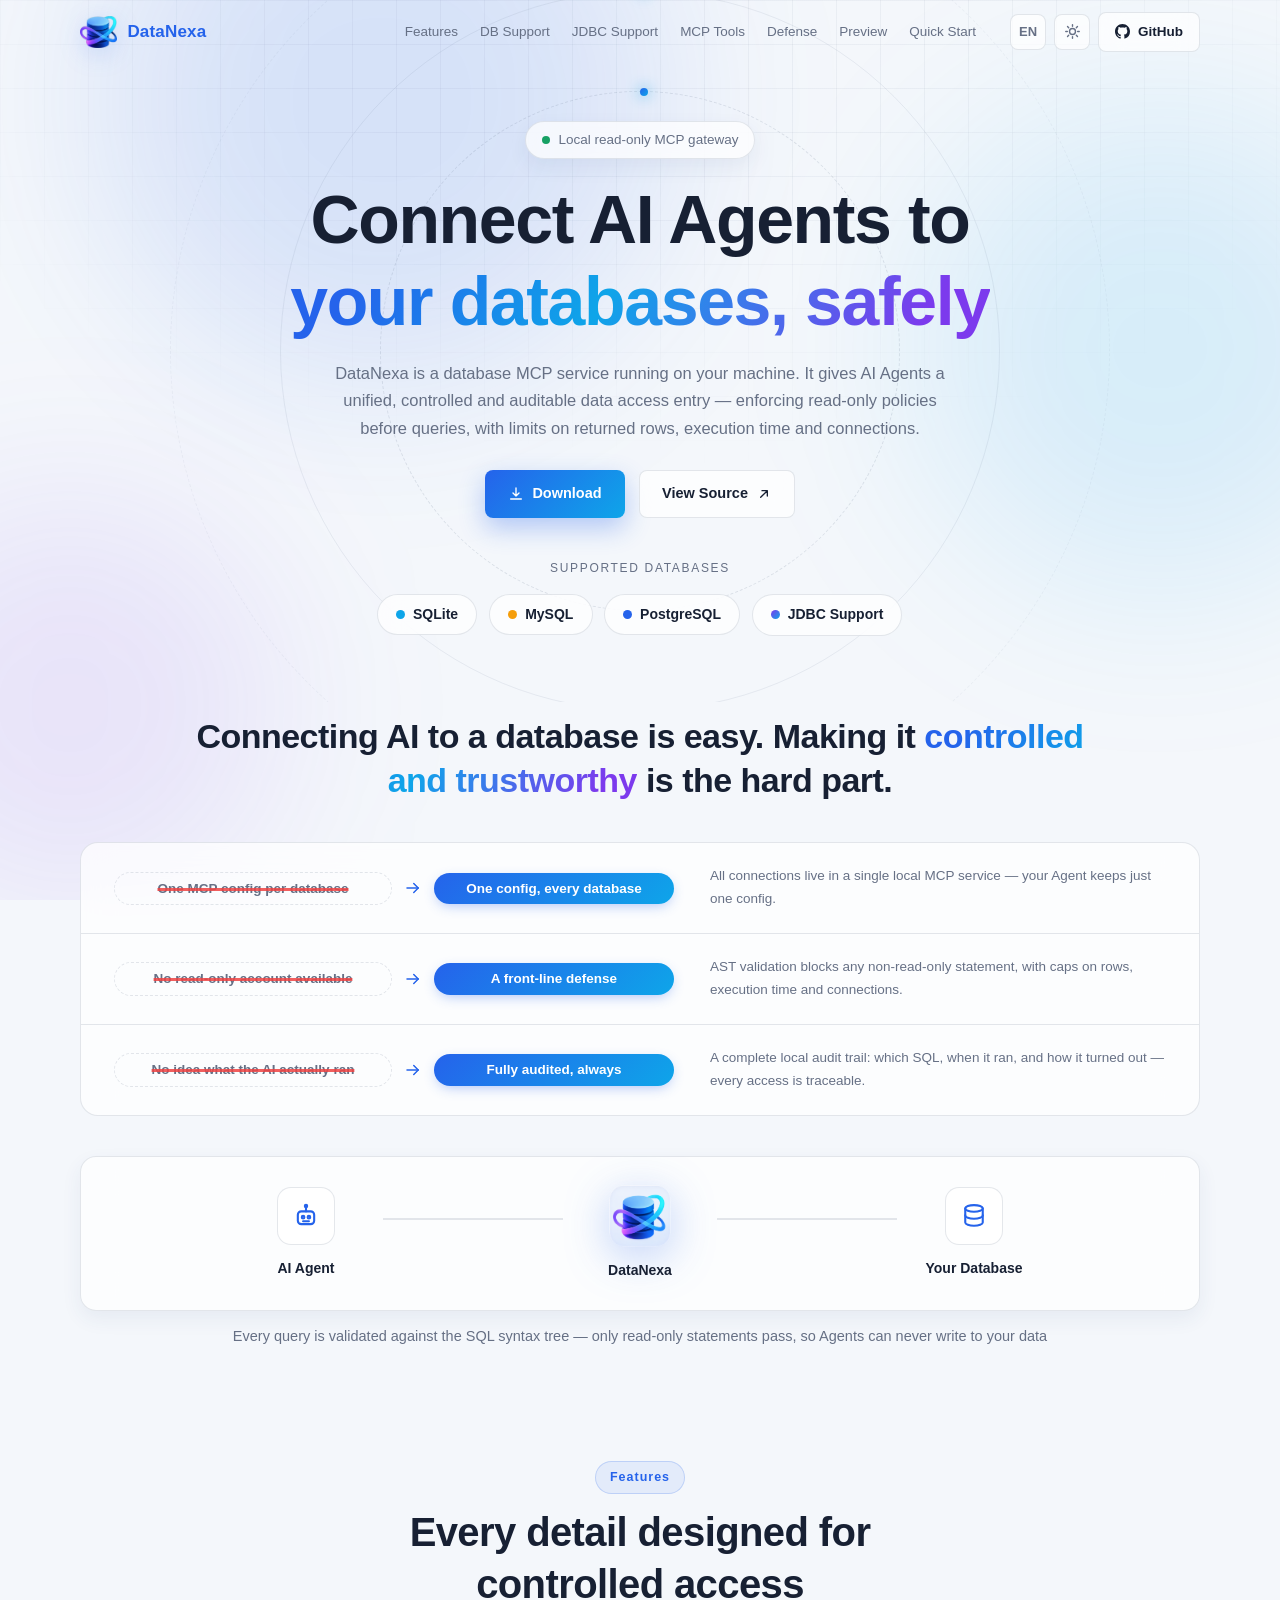
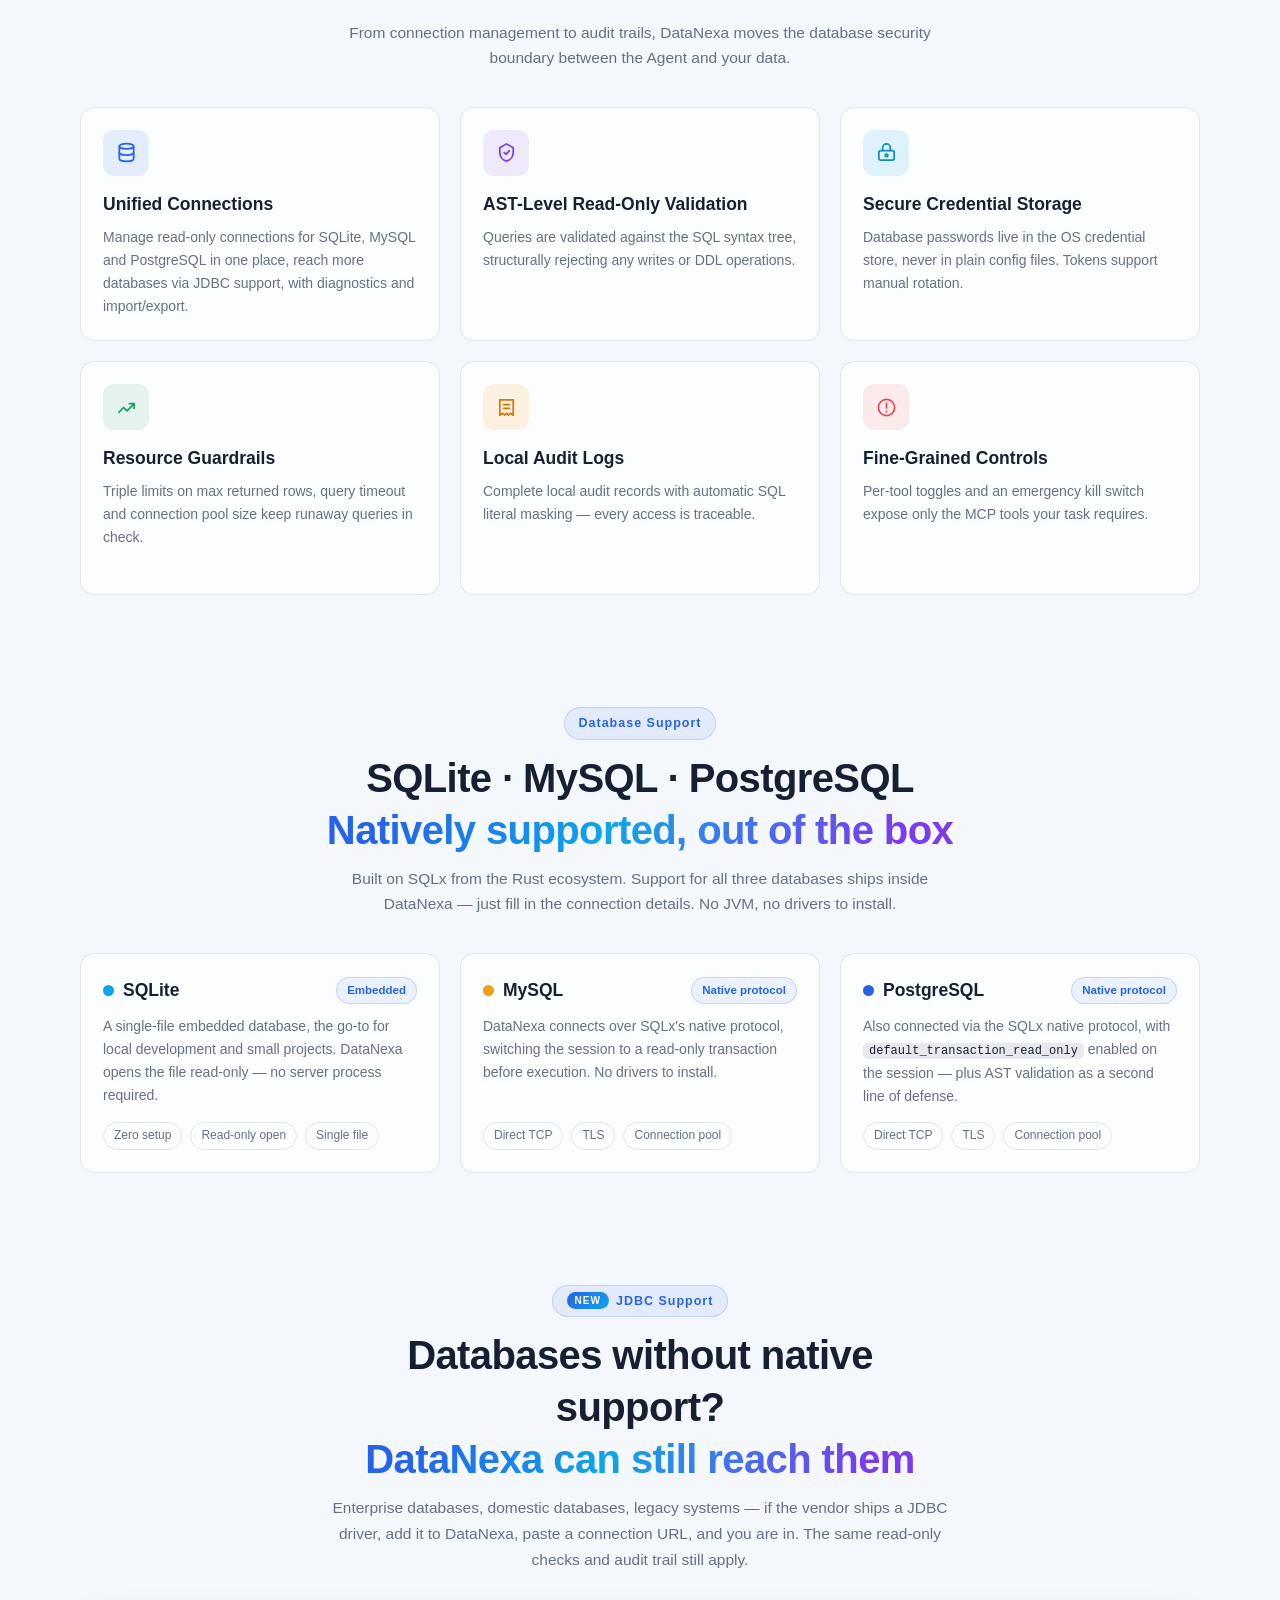
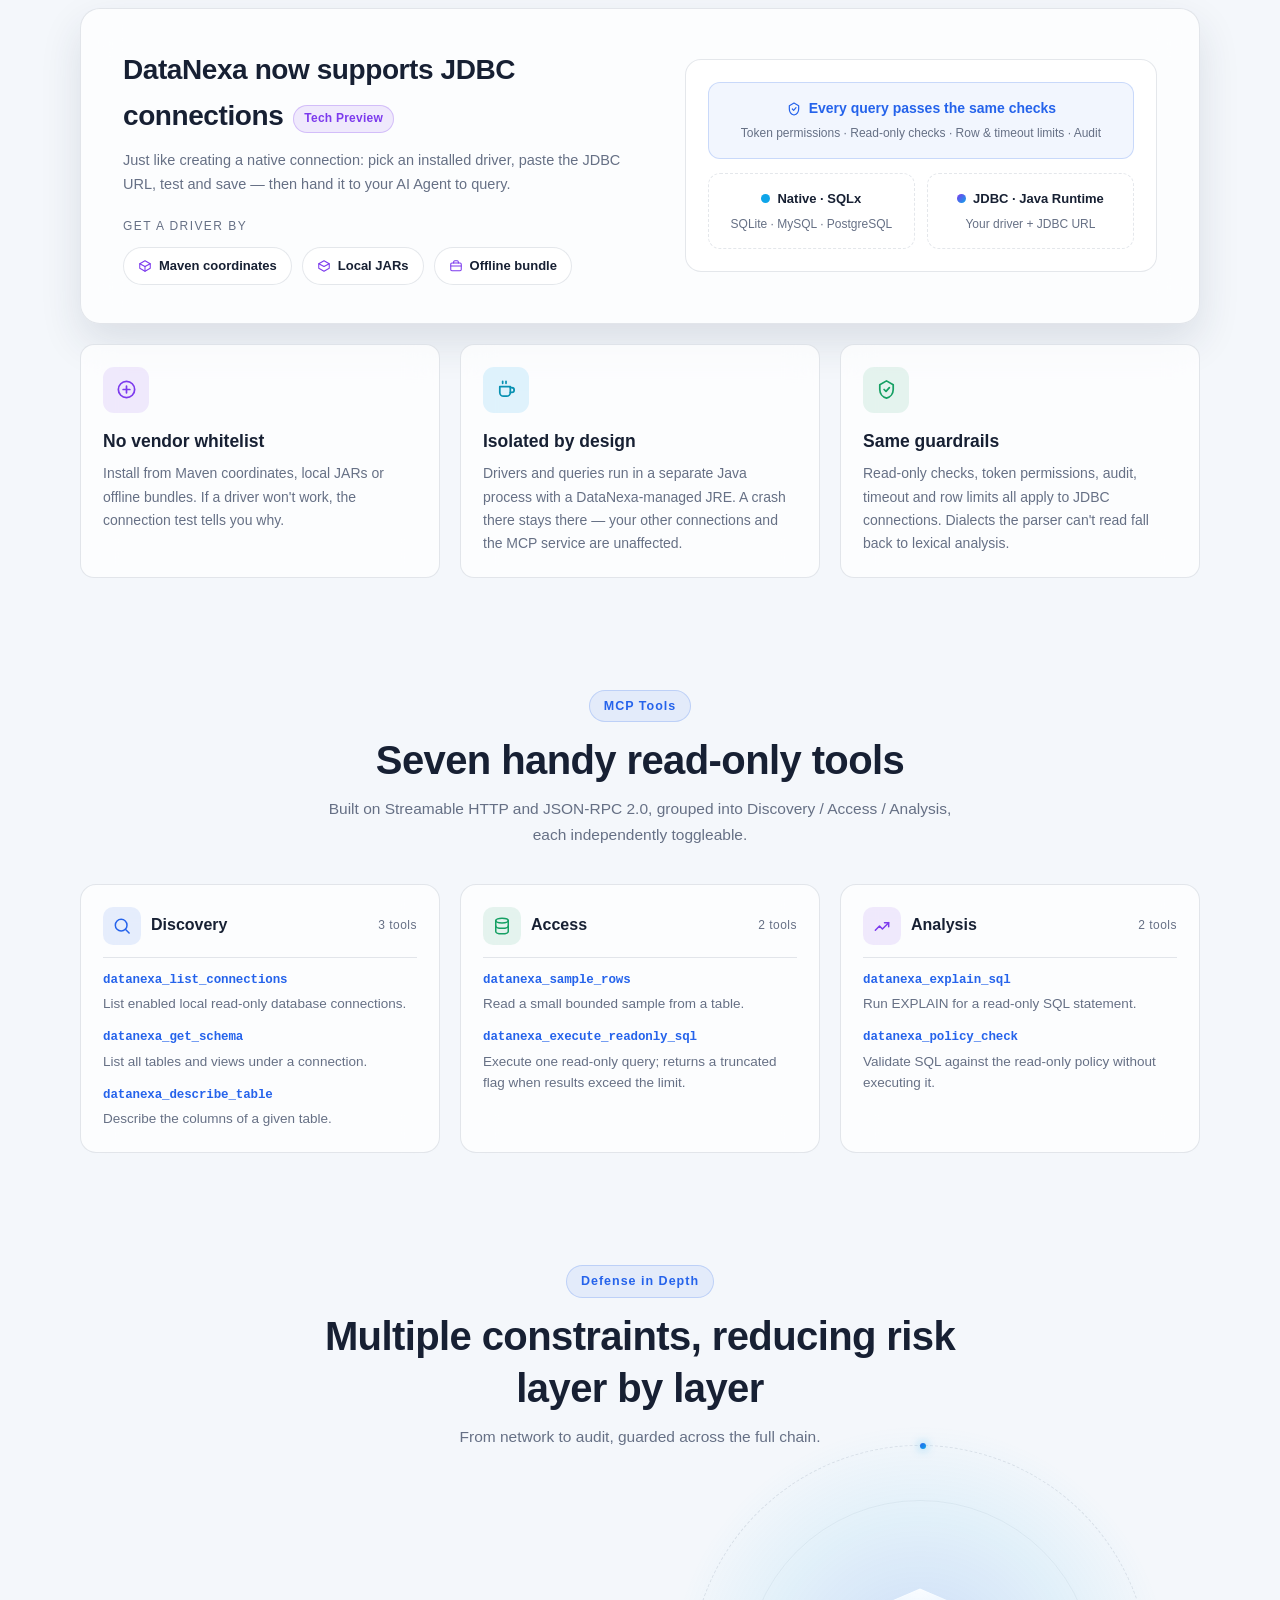
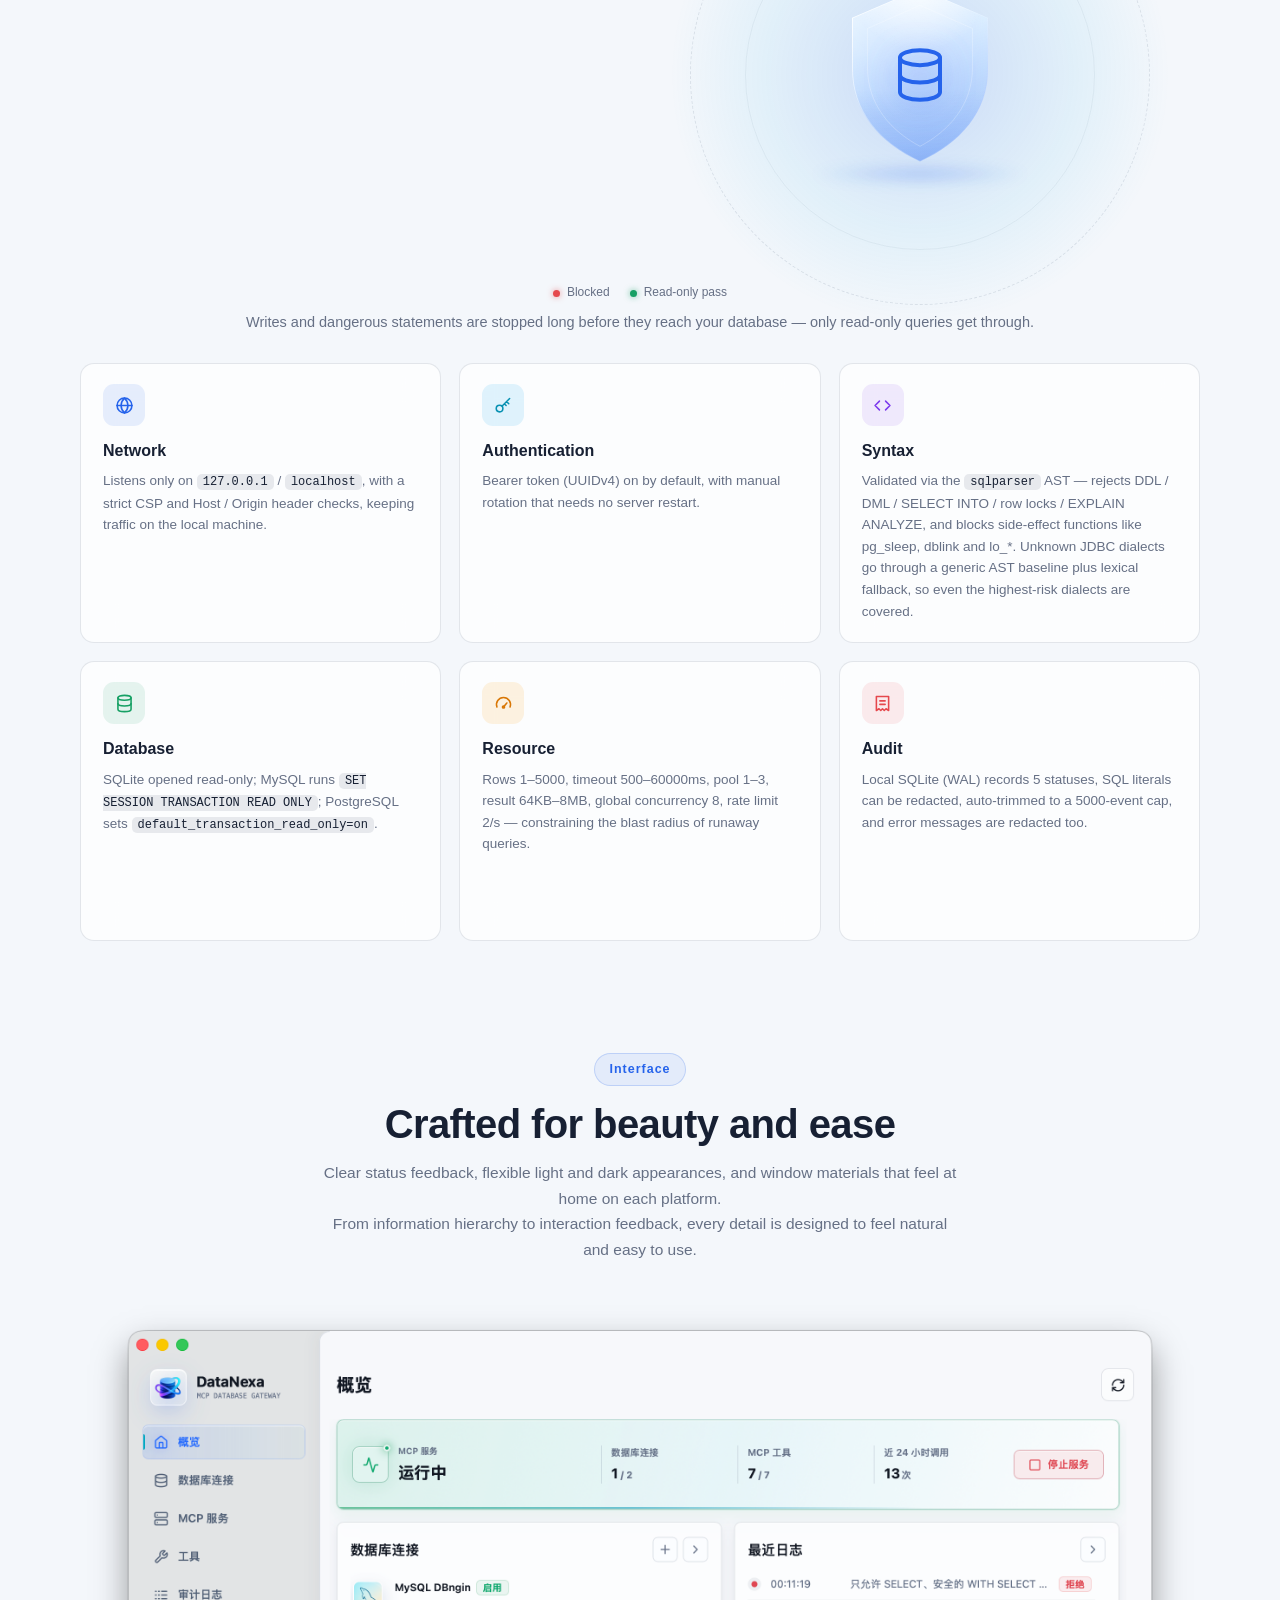
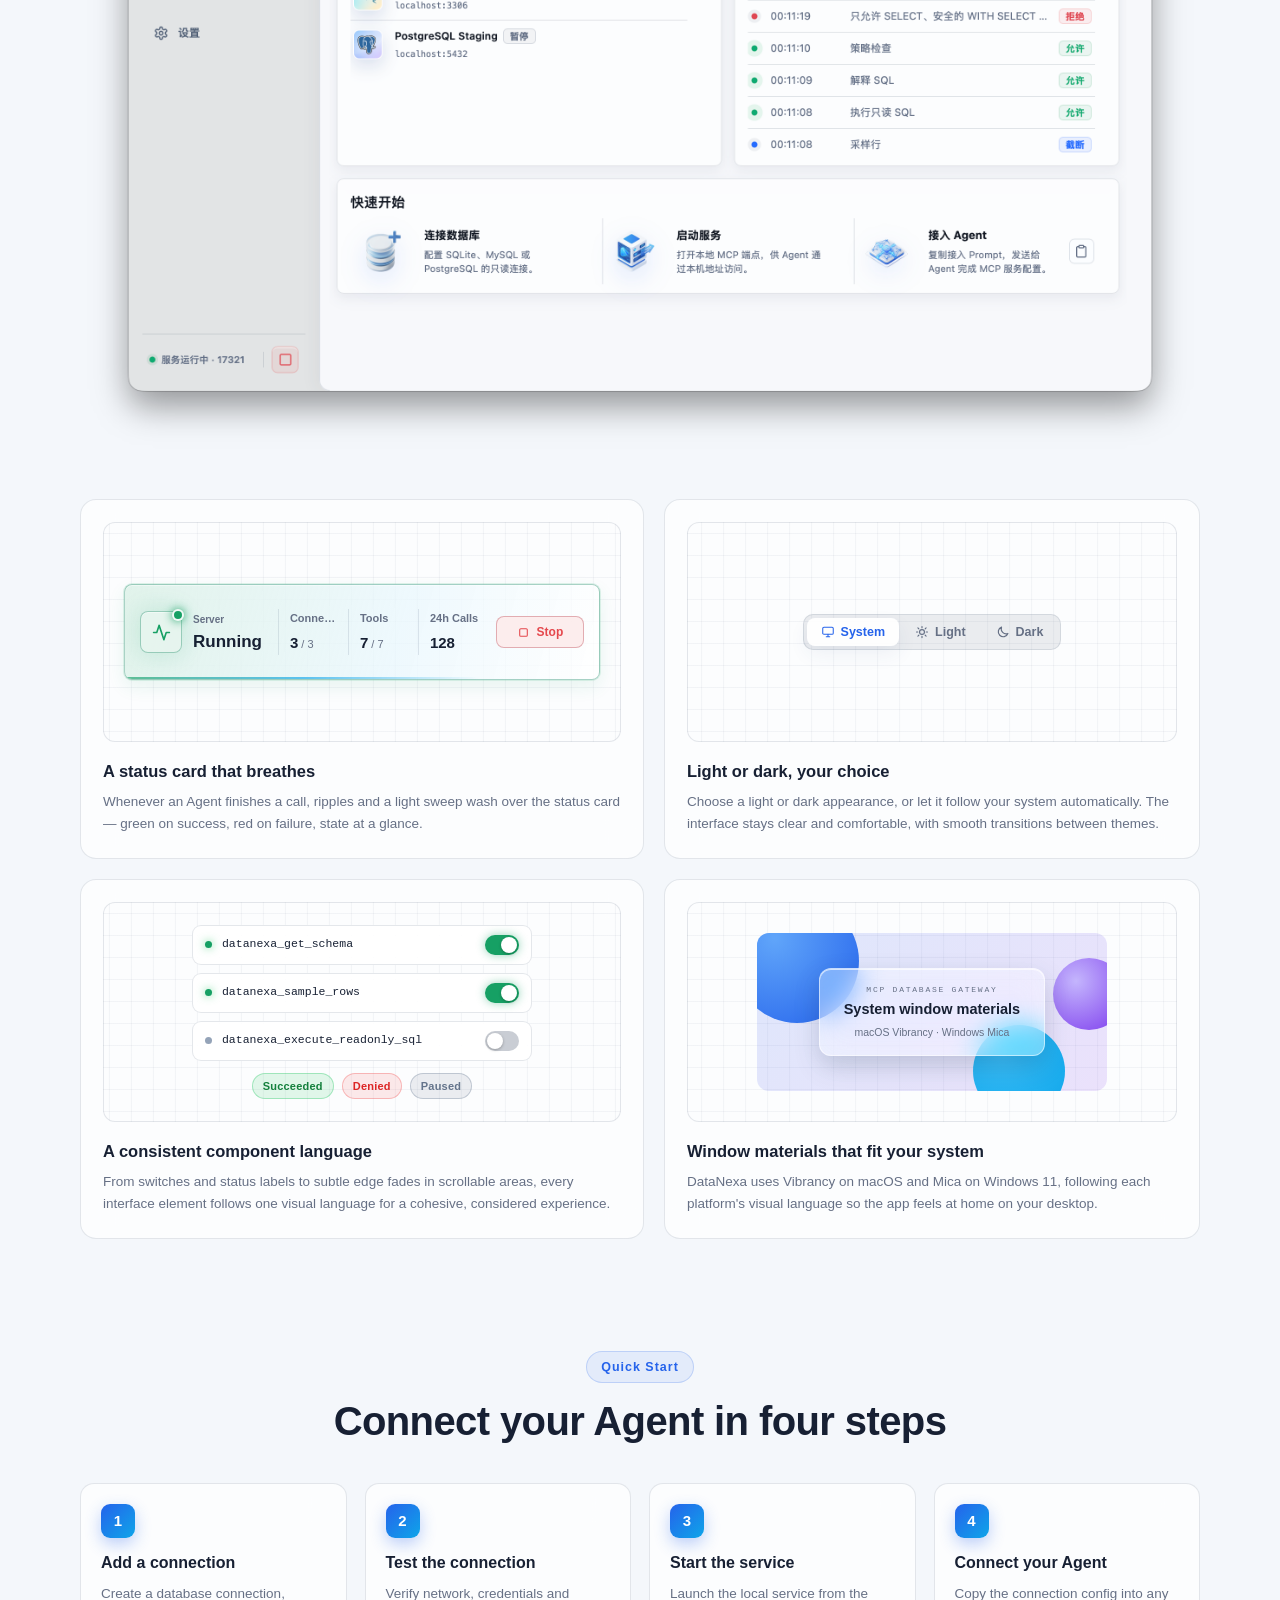
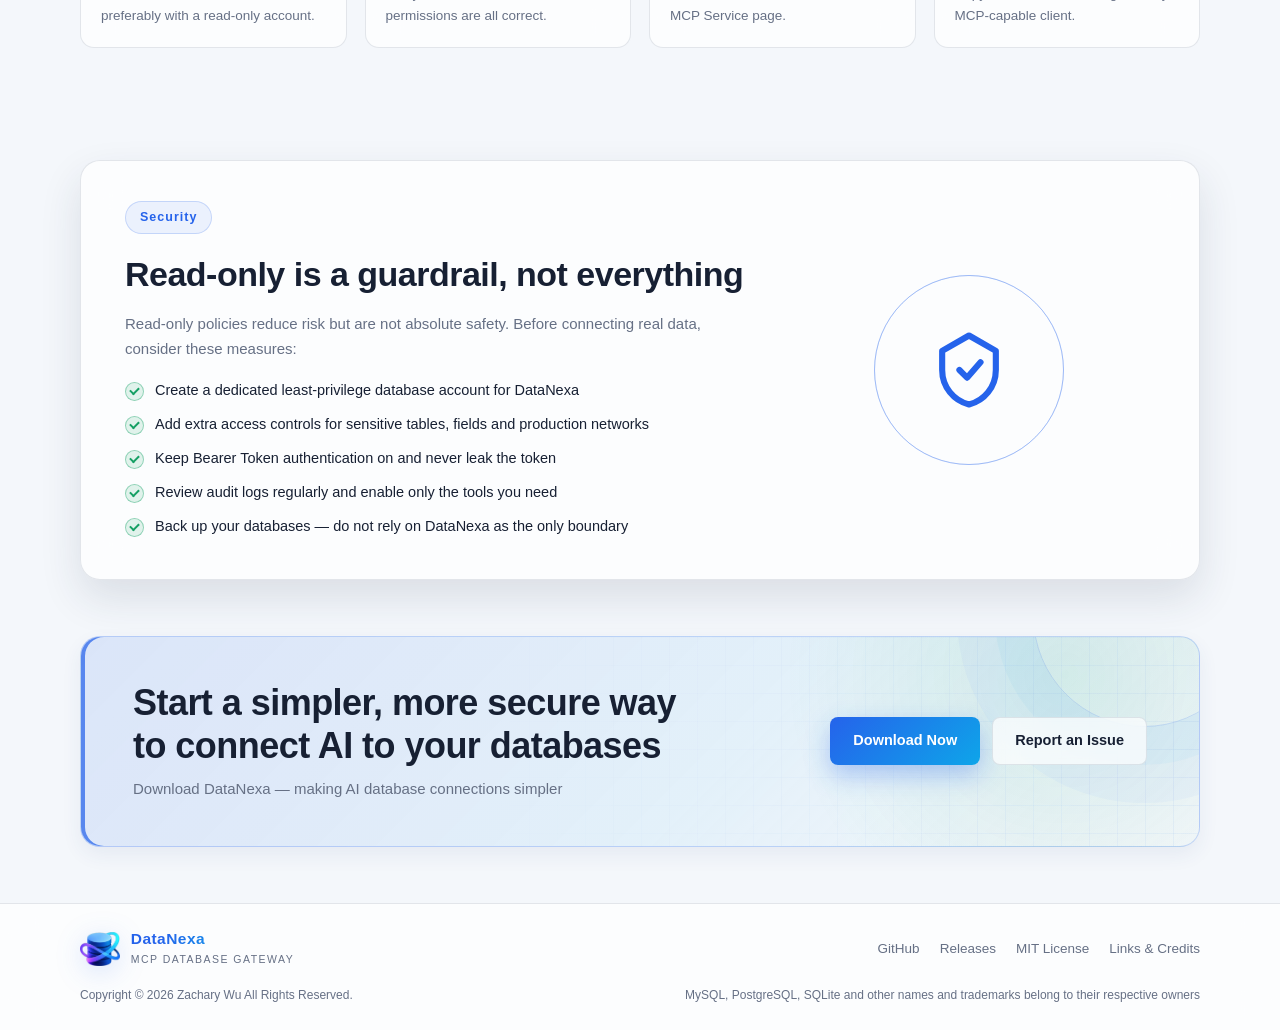
==== commit 0187dee9: "Page Update" ====
--- a/index.html
+++ b/index.html
@@ -171,7 +171,7 @@
           DataNexa 是运行在本机的数据库 MCP 服务。它为 AI Agent 提供统一、受控且可审计的数据访问入口——查询前强制只读策略，并限制返回行数、执行时间与连接数量。
         </p>
         <div class="hero-cta reveal d3">
-          <a class="btn btn-primary" href="https://github.com/MingoZacwu/DataNexa/releases" target="_blank" rel="noopener">
+          <a class="btn btn-primary js-download" href="https://github.com/MingoZacwu/DataNexa/releases" target="_blank" rel="noopener">
             <svg viewBox="0 0 24 24" fill="none" stroke="currentColor" stroke-width="2" stroke-linecap="round" stroke-linejoin="round"><path d="M12 3v12m0 0l-4.5-4.5M12 15l4.5-4.5M4 19.5h16"/></svg>
             <span data-i18n="hero.download">下载安装</span>
           </a>
@@ -801,7 +801,7 @@
           <h2 data-i18n="cta.title">开启更简单、更安全的<br>AI 数据库连接方式</h2>
           <p data-i18n="cta.sub">下载 DataNexa，让 AI 连接数据库更简单</p>
           <div class="cta-actions">
-            <a class="btn btn-primary" href="https://github.com/MingoZacwu/DataNexa/releases" target="_blank" rel="noopener" data-i18n="cta.download">立即下载</a>
+            <a class="btn btn-primary js-download" href="https://github.com/MingoZacwu/DataNexa/releases" target="_blank" rel="noopener" data-i18n="cta.download">立即下载</a>
             <a class="btn btn-ghost" href="https://github.com/MingoZacwu/DataNexa/issues" target="_blank" rel="noopener" data-i18n="cta.issue">反馈问题</a>
           </div>
         </div>
@@ -833,6 +833,31 @@
     </div>
   </footer>
 
+  <!-- ============ Star 提示弹窗（点击下载时出现，可随时关闭） ============ -->
+  <div class="modal" id="starModal" hidden>
+    <div class="modal-backdrop" data-modal-close></div>
+    <div class="modal-dialog" role="dialog" aria-modal="true" aria-labelledby="starModalTitle" aria-describedby="starModalDesc">
+      <button class="modal-close" type="button" data-modal-close aria-label="关闭 / Close">
+        <svg viewBox="0 0 24 24" fill="none" stroke="currentColor" stroke-width="2" stroke-linecap="round" aria-hidden="true"><path d="M6 6l12 12M18 6L6 18"/></svg>
+      </button>
+      <div class="modal-icon" aria-hidden="true">
+        <svg class="modal-mark" viewBox="0 0 16 16" fill="currentColor"><path d="M8 0C3.58 0 0 3.58 0 8c0 3.54 2.29 6.53 5.47 7.59.4.07.55-.17.55-.38 0-.19-.01-.82-.01-1.49-2.01.37-2.53-.49-2.69-.94-.09-.23-.48-.94-.82-1.13-.28-.15-.68-.52-.01-.53.63-.01 1.08.58 1.23.82.72 1.21 1.87.87 2.33.66.07-.52.28-.87.51-1.07-1.78-.2-3.64-.89-3.64-3.95 0-.87.31-1.59.82-2.15-.08-.2-.36-1.02.08-2.12 0 0 .67-.21 2.2.82.64-.18 1.32-.27 2-.27s1.36.09 2 .27c1.53-1.04 2.2-.82 2.2-.82.44 1.1.16 1.92.08 2.12.51.56.82 1.27.82 2.15 0 3.07-1.87 3.75-3.65 3.95.29.25.54.73.54 1.48 0 1.07-.01 1.93-.01 2.2 0 .21.15.46.55.38A8.01 8.01 0 0 0 16 8c0-4.42-3.58-8-8-8z"/></svg>
+        <span class="modal-star" aria-hidden="true">
+          <svg viewBox="0 0 24 24" fill="currentColor"><path d="M12 2.6l2.9 5.88 6.5.95-4.7 4.58 1.11 6.47L12 17.42l-5.81 3.06 1.11-6.47-4.7-4.58 6.5-.95L12 2.6z"/></svg>
+        </span>
+      </div>
+      <h3 class="modal-title" id="starModalTitle" data-i18n="star.title">喜欢 DataNexa？给个 Star 吧</h3>
+      <p class="modal-desc" id="starModalDesc" data-i18n="star.desc">它是开源且免费使用的。如果它对你有帮助，一个 Star 就是最好的鼓励，也能让更多正在找工具的人看到它。</p>
+      <div class="modal-actions">
+        <a class="btn btn-primary js-star-cta" href="https://github.com/MingoZacwu/DataNexa" target="_blank" rel="noopener">
+          <svg viewBox="0 0 24 24" fill="currentColor" aria-hidden="true"><path d="M12 2.6l2.9 5.88 6.5.95-4.7 4.58 1.11 6.47L12 17.42l-5.81 3.06 1.11-6.47-4.7-4.58 6.5-.95L12 2.6z"/></svg>
+          <span data-i18n="star.cta">去 Star 支持</span>
+        </a>
+        <a class="btn btn-ghost js-star-continue" href="https://github.com/MingoZacwu/DataNexa/releases" target="_blank" rel="noopener" data-i18n="star.continue">直接下载</a>
+      </div>
+    </div>
+  </div>
+
   <script src="assets/main.js"></script>
 </body>
 </html>
--- a/assets/style.css
+++ b/assets/style.css
@@ -135,6 +135,11 @@
 .nav-compact .nav-github { display: none; }
 .nav-compact .nav-toggle { display: inline-grid; }
 .nav-compact .nav-actions { margin-left: auto; }
+/* 桌面端必须隐藏汉堡按钮。注意不能只依赖上面的 .nav-toggle { display: none }：
+   按钮同时带 .icon-btn，而 .icon-btn 也声明了 display: inline-grid，
+   两者特异性相同且 .icon-btn 位于文件更靠后处，会覆盖前者；
+   故此处用 .nav:not(.nav-compact) 提高特异性，与下面抽屉的规则对称 */
+.nav:not(.nav-compact) .nav-toggle { display: none; }
 .nav:not(.nav-compact) .nav-drawer { display: none; }
 
 .nav.open {
@@ -1548,3 +1553,87 @@
   .page-head { padding-top: 120px; }
   .ack-card, .friend-card { grid-template-columns: 1fr; gap: 20px; padding: 26px 22px; align-items: start; }
 }
+
+/* ---------- Star 提示弹窗（点击下载时出现） ---------- */
+.modal { position: fixed; inset: 0; z-index: 200; display: grid; place-items: center; padding: 24px; }
+.modal[hidden] { display: none; }
+
+.modal-backdrop {
+  position: absolute; inset: 0;
+  background: rgba(16, 21, 31, 0.42);
+  backdrop-filter: blur(6px); -webkit-backdrop-filter: blur(6px);
+  animation: modal-fade 0.22s ease both;
+}
+
+.modal-dialog {
+  position: relative;
+  width: min(440px, 100%);
+  padding: 30px 30px 24px;
+  text-align: center;
+  background: var(--surface-strong); border: 1px solid var(--line); border-radius: 20px;
+  backdrop-filter: blur(24px); -webkit-backdrop-filter: blur(24px);
+  box-shadow: var(--shadow);
+  animation: modal-in 0.26s cubic-bezier(0.22, 1, 0.36, 1) both;
+}
+.modal-dialog::before {
+  content: ""; position: absolute; inset: -1px; border-radius: inherit; pointer-events: none;
+  background: linear-gradient(135deg, rgba(37, 99, 235, 0.34), rgba(14, 165, 233, 0.20) 52%, rgba(124, 58, 237, 0.30));
+  -webkit-mask: linear-gradient(#000 0 0) content-box, linear-gradient(#000 0 0);
+  mask: linear-gradient(#000 0 0) content-box, linear-gradient(#000 0 0);
+  -webkit-mask-composite: xor; mask-composite: exclude;
+  padding: 1px;
+}
+:root.dark .modal-backdrop { background: rgba(6, 9, 15, 0.58); }
+:root.dark .modal-dialog::before {
+  background: linear-gradient(135deg, rgba(96, 165, 250, 0.42), rgba(56, 189, 248, 0.24) 52%, rgba(167, 139, 250, 0.38));
+}
+
+.modal-close {
+  position: absolute; top: 12px; right: 12px;
+  width: 30px; height: 30px; display: grid; place-items: center;
+  padding: 0; border: none; border-radius: 8px;
+  background: transparent; color: var(--muted); cursor: pointer;
+  transition: color 0.2s, background 0.2s;
+}
+.modal-close:hover { color: var(--ink); background: rgba(105, 120, 145, 0.12); }
+.modal-close svg { width: 15px; height: 15px; }
+
+.modal-icon { position: relative; width: 60px; height: 60px; margin: 0 auto 18px; }
+.modal-icon .modal-mark { width: 44px; height: 44px; color: var(--ink); }
+.modal-star {
+  position: absolute; right: 0; bottom: 0;
+  display: grid; place-items: center;
+  width: 26px; height: 26px; border-radius: 50%;
+  background: linear-gradient(135deg, var(--blue), var(--blue-2));
+  color: #fff; box-shadow: 0 4px 12px rgba(37, 99, 235, 0.40);
+}
+.modal-star svg { width: 14px; height: 14px; }
+
+.modal-title { font-size: 20px; font-weight: 740; letter-spacing: -0.01em; line-height: 1.4; }
+.modal-desc { margin-top: 10px; font-size: 14px; line-height: 1.75; color: var(--muted); }
+
+.modal-actions { display: flex; gap: 10px; margin-top: 22px; }
+.modal-actions .btn {
+  flex: 1 1 0; min-width: 0;
+  justify-content: center; gap: 7px;
+  padding: 11px 16px;
+  white-space: nowrap; /* 按钮文字不换行 */
+}
+.modal-actions .btn svg { flex: none; width: 15px; height: 15px; }
+
+@keyframes modal-fade { from { opacity: 0; } to { opacity: 1; } }
+@keyframes modal-in {
+  from { opacity: 0; transform: translateY(12px) scale(0.97); }
+  to { opacity: 1; transform: none; }
+}
+
+body.modal-open { overflow: hidden; }
+
+@media (max-width: 420px) {
+  .modal { padding: 16px; }
+  .modal-dialog { padding: 26px 20px 20px; }
+}
+
+@media (prefers-reduced-motion: reduce) {
+  .modal-backdrop, .modal-dialog { animation: none; }
+}
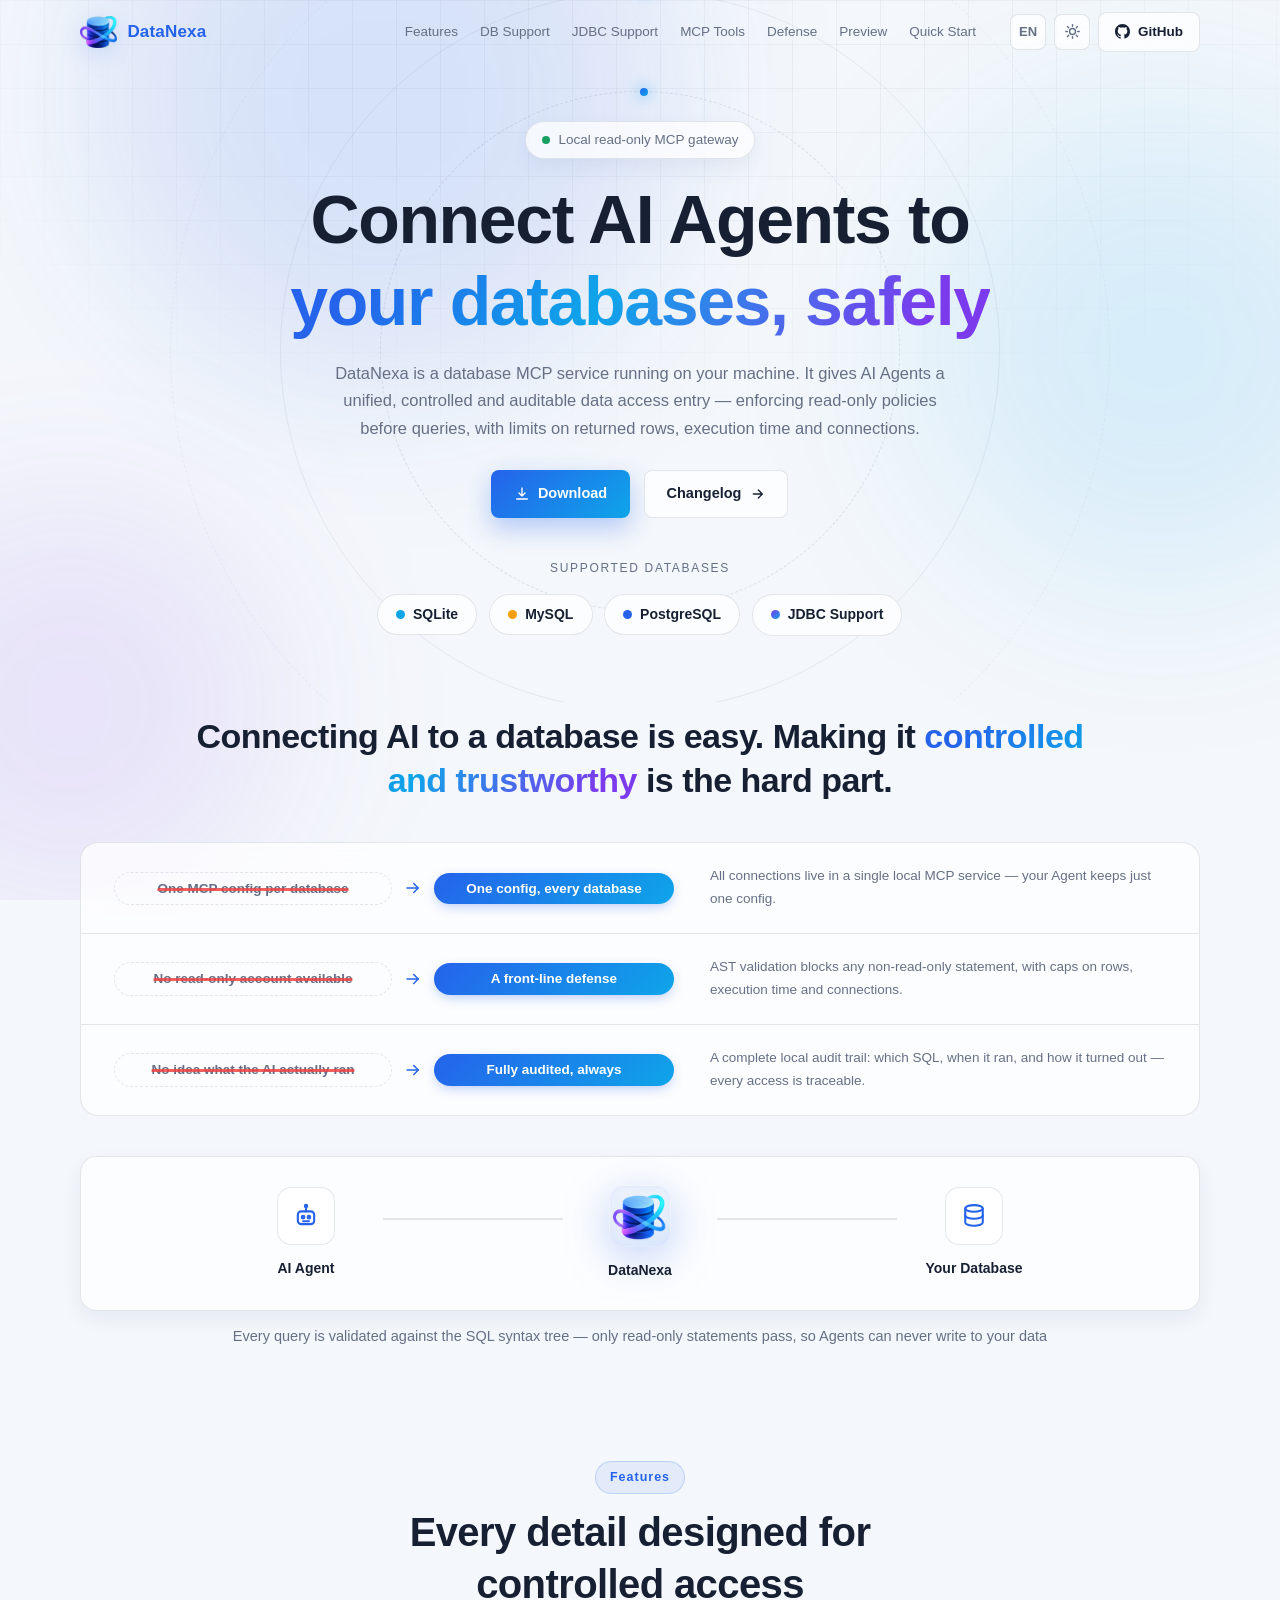
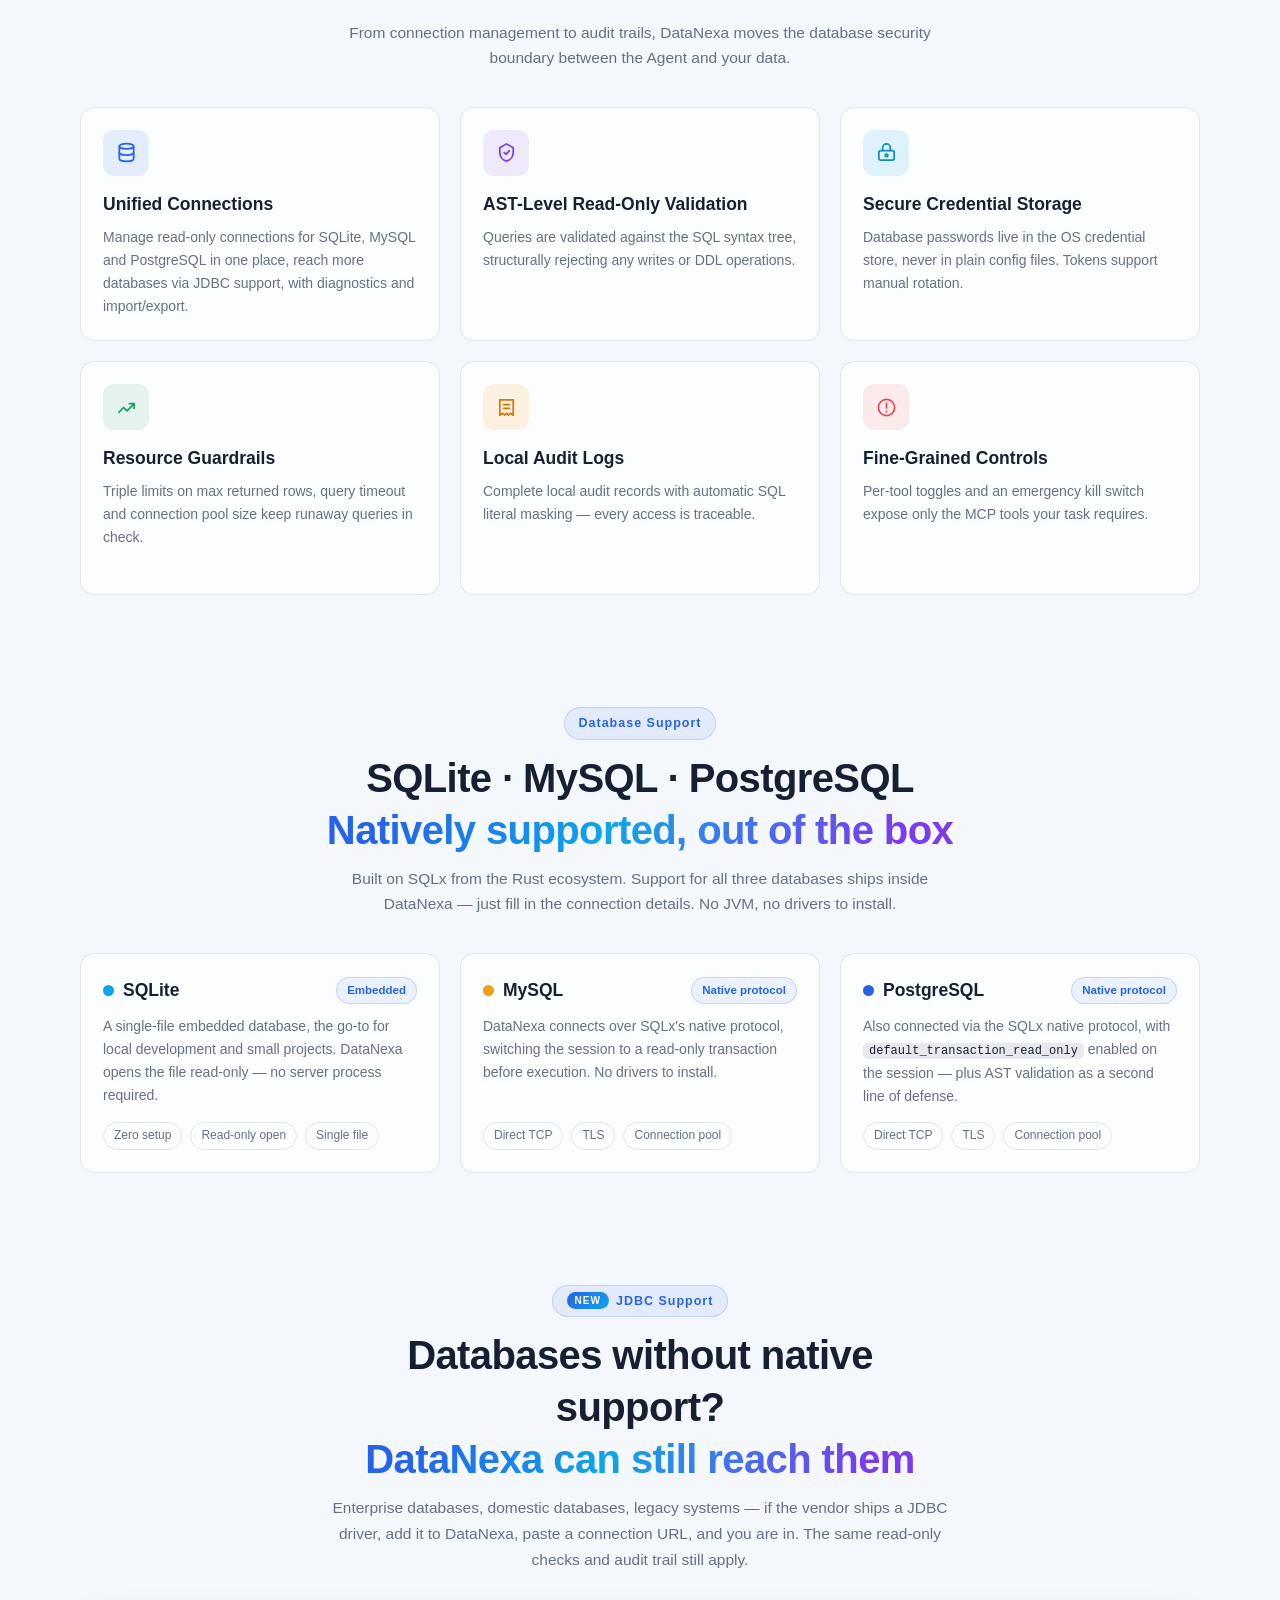
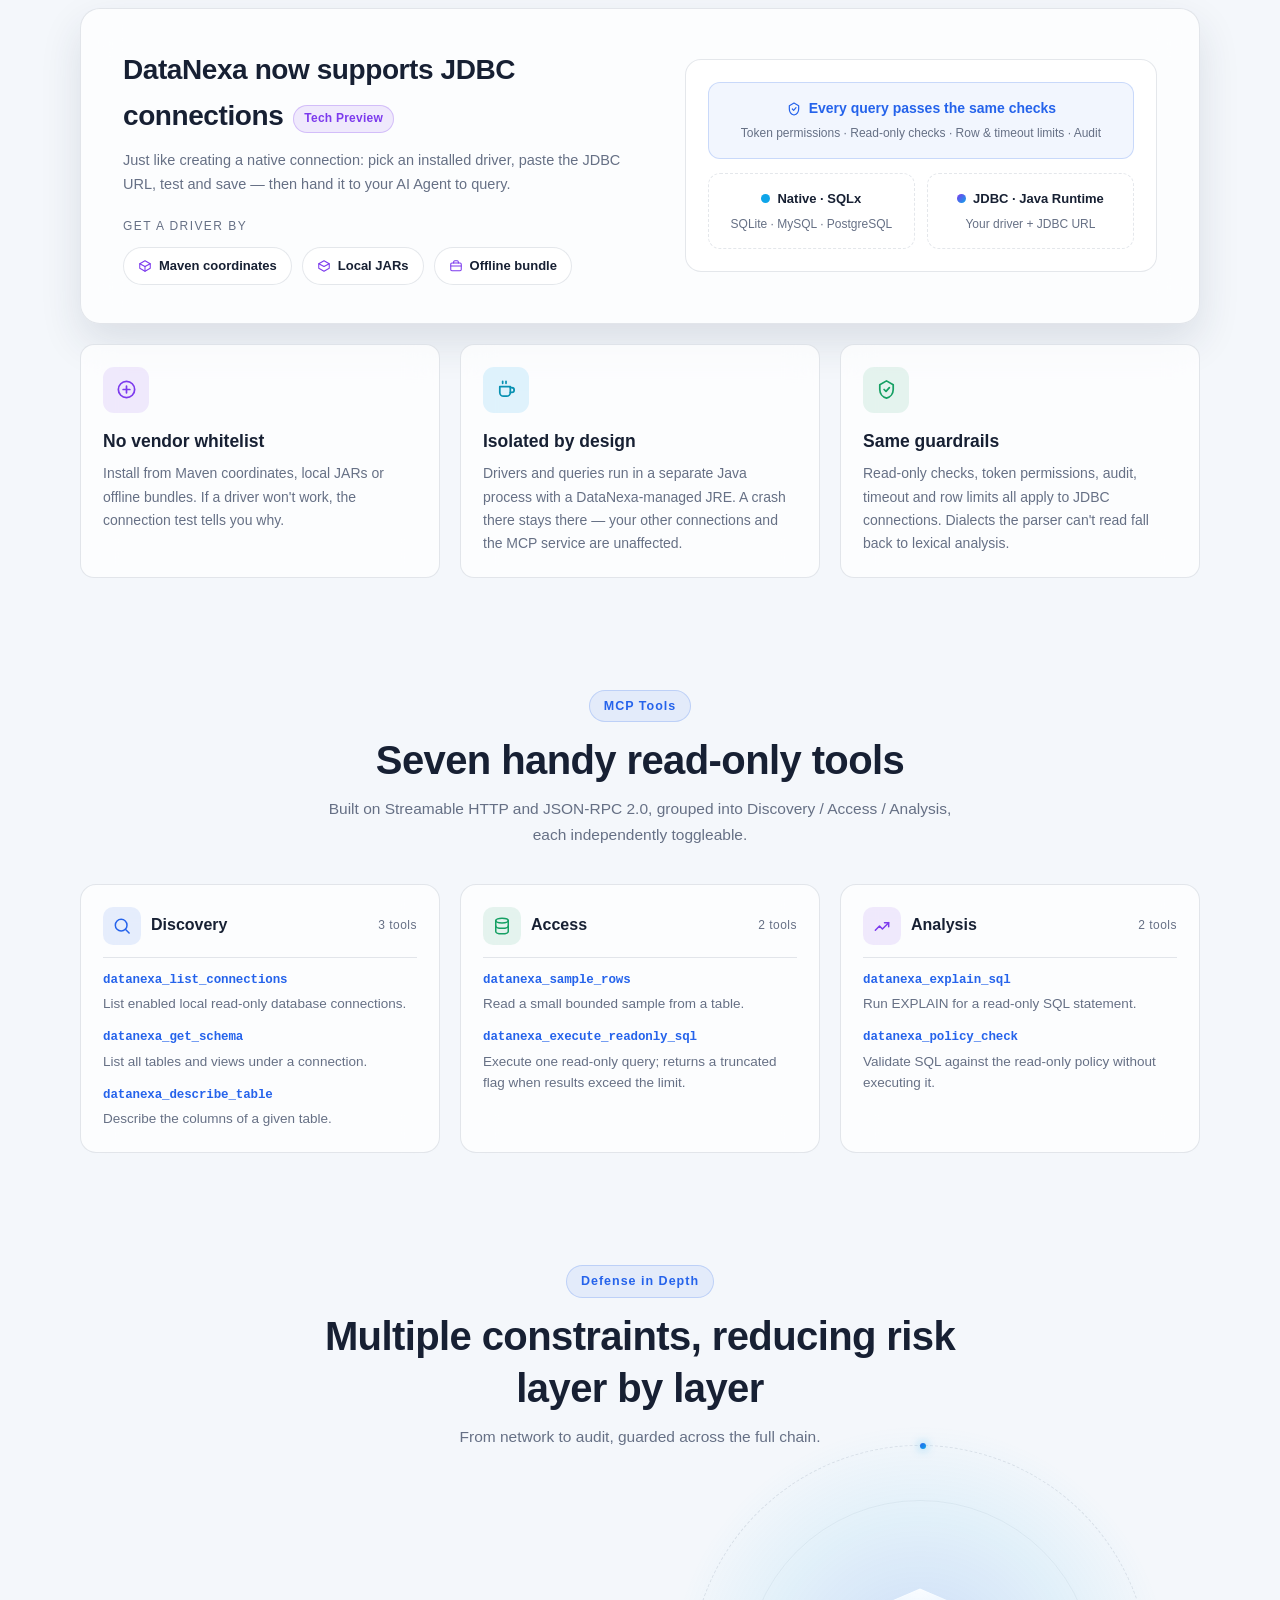
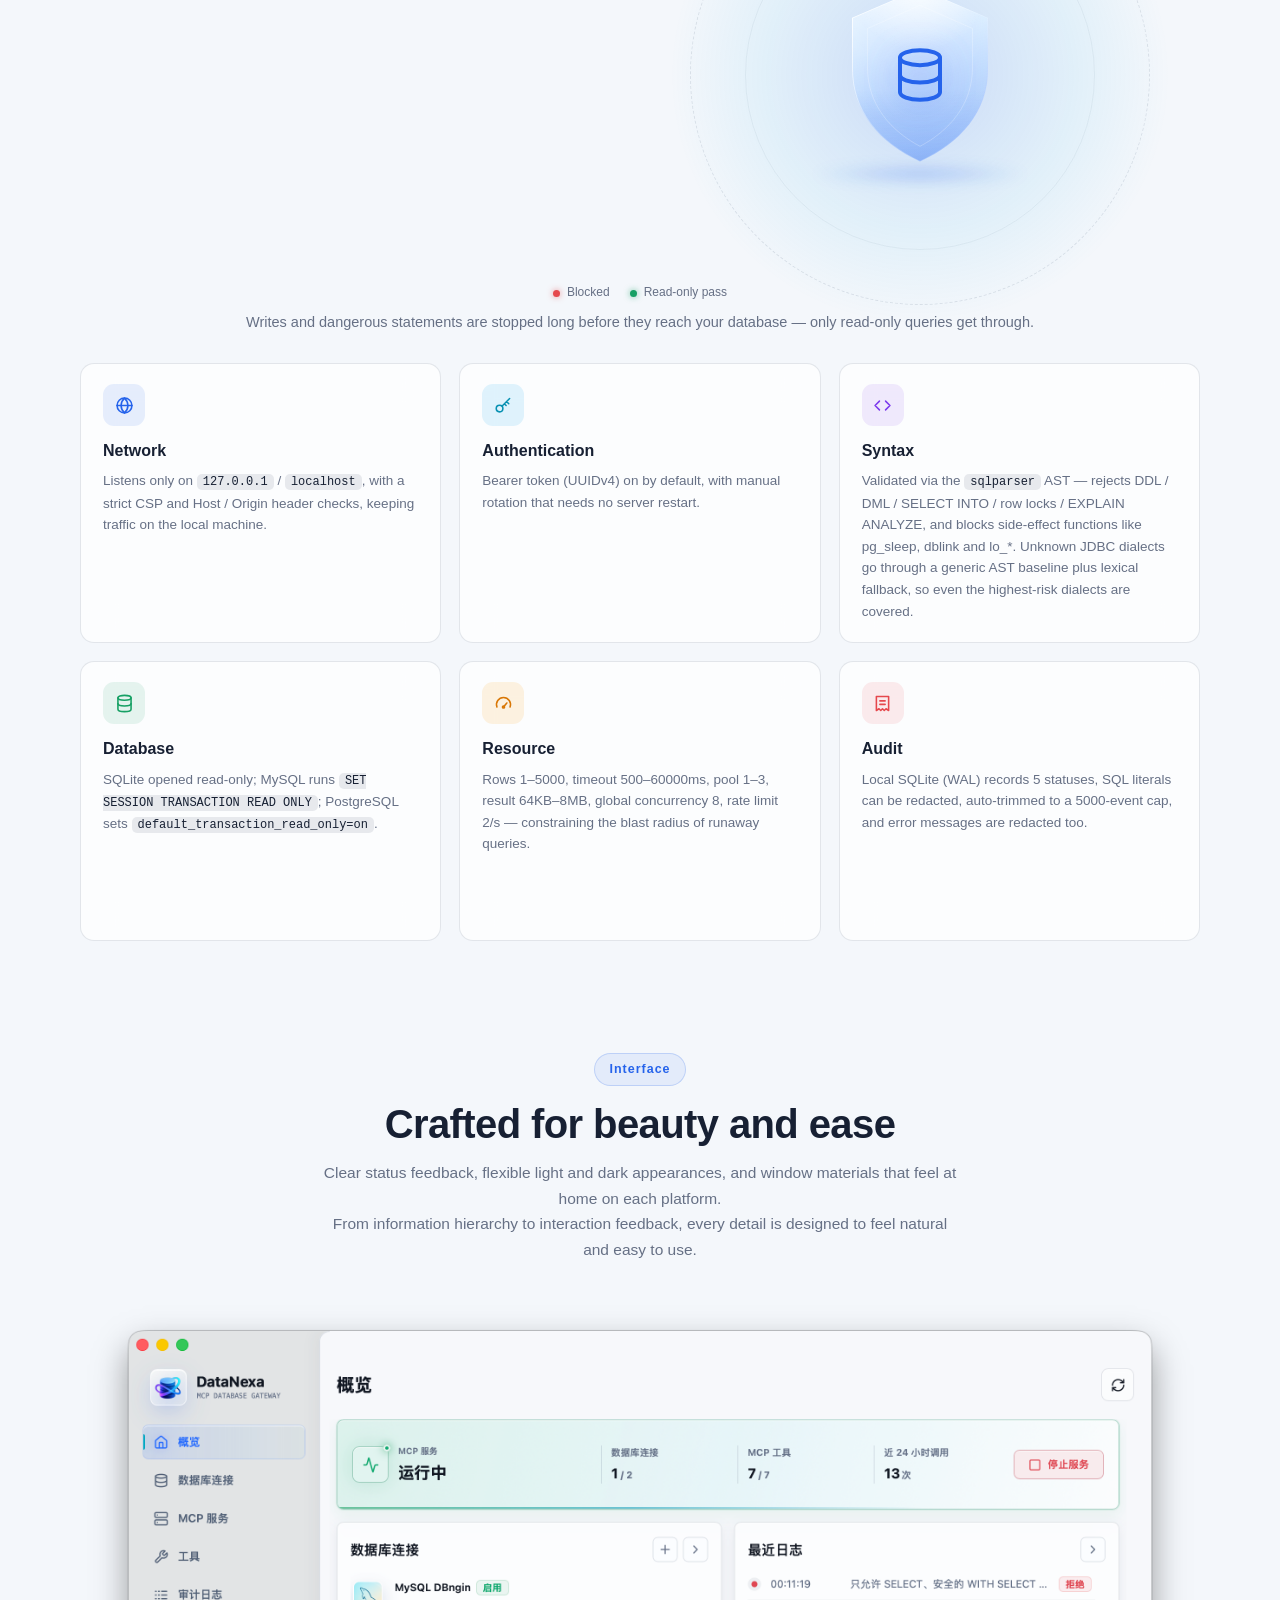
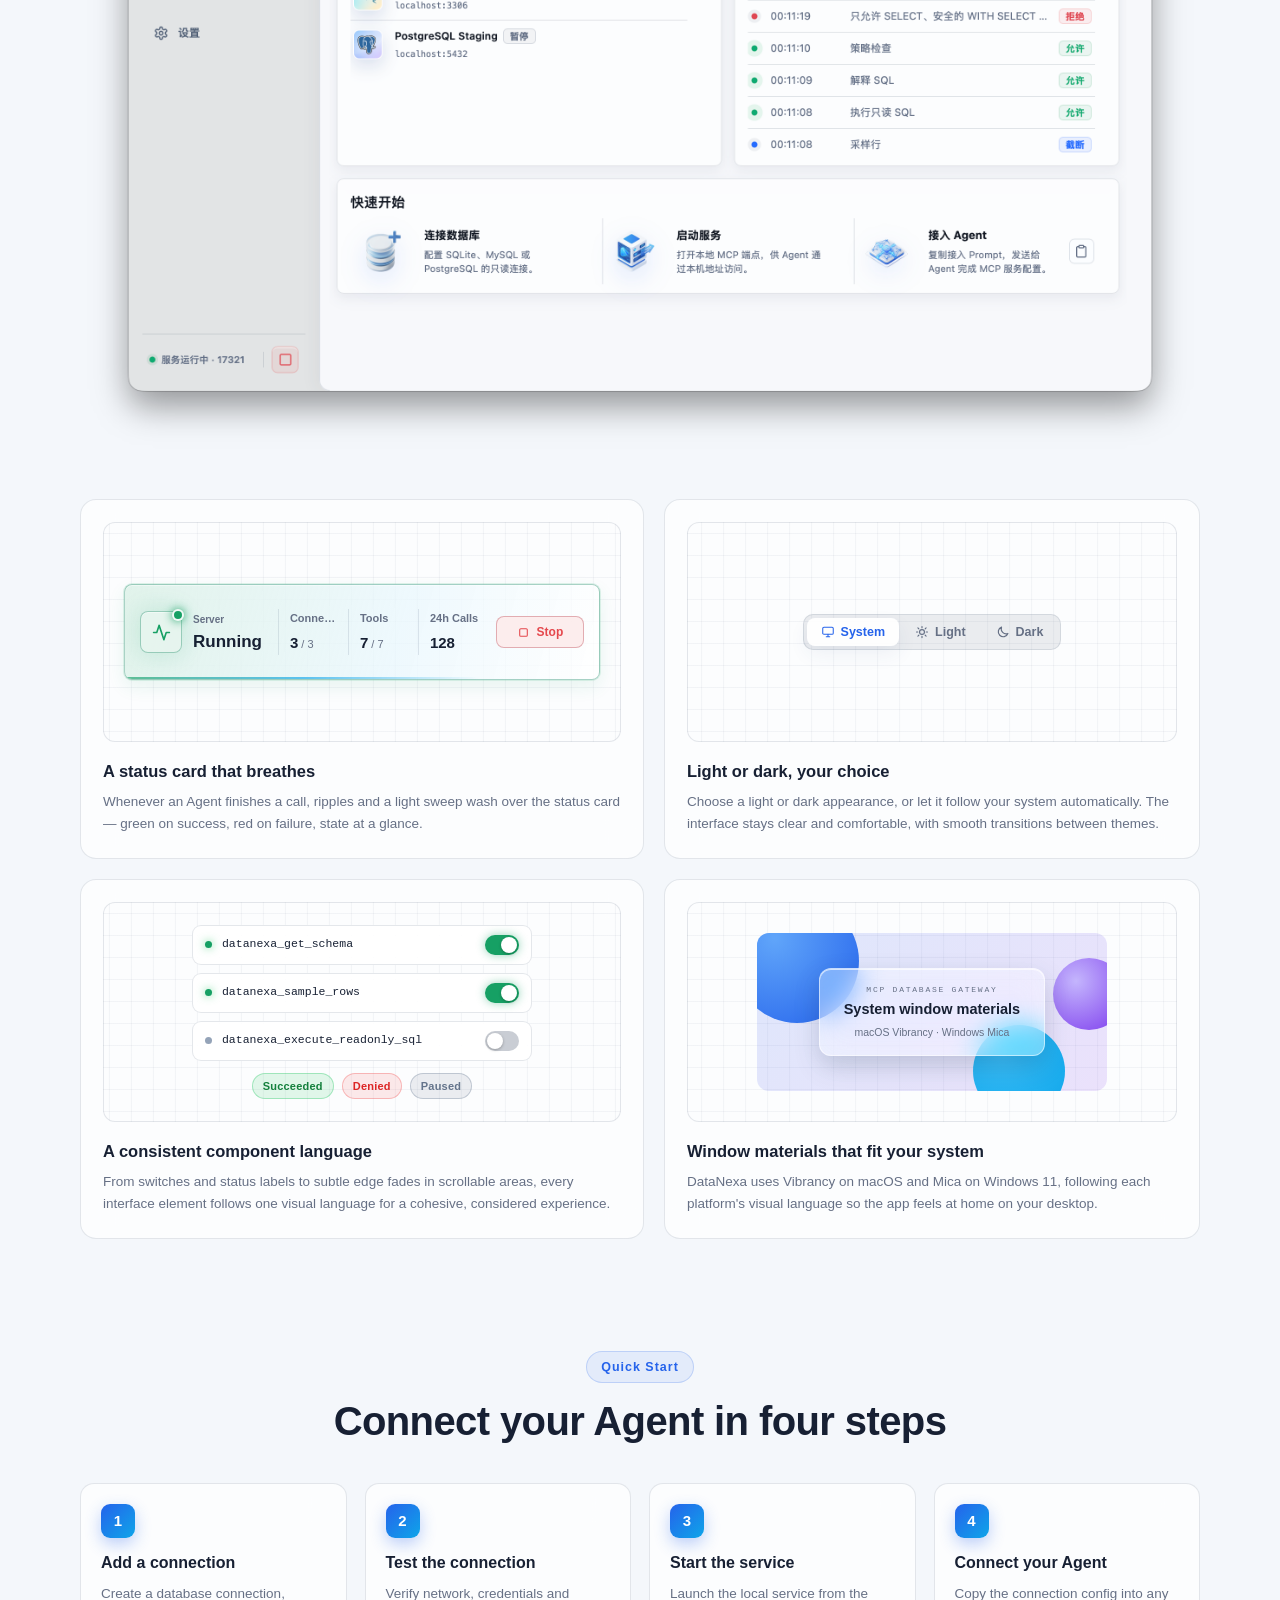
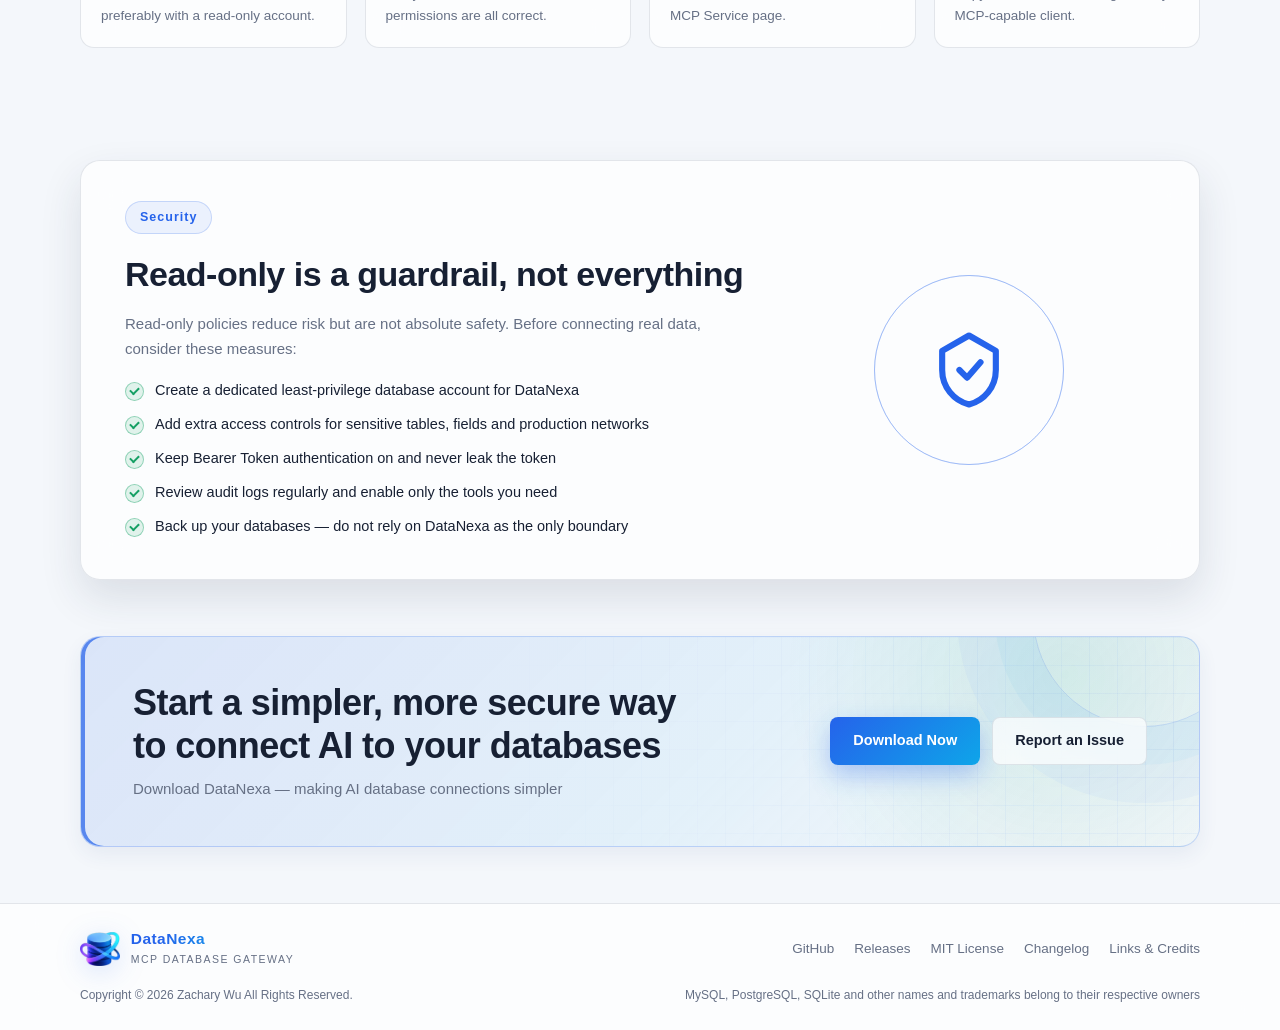
==== commit 2a7854e6: "Add Change Log Page and Add Sync Change Log Actions" ====
--- a/index.html
+++ b/index.html
@@ -175,9 +175,9 @@
             <svg viewBox="0 0 24 24" fill="none" stroke="currentColor" stroke-width="2" stroke-linecap="round" stroke-linejoin="round"><path d="M12 3v12m0 0l-4.5-4.5M12 15l4.5-4.5M4 19.5h16"/></svg>
             <span data-i18n="hero.download">下载安装</span>
           </a>
-          <a class="btn btn-ghost" href="https://github.com/MingoZacwu/DataNexa" target="_blank" rel="noopener">
-            <span data-i18n="hero.source">查看源码</span>
-            <svg viewBox="0 0 24 24" fill="none" stroke="currentColor" stroke-width="2" stroke-linecap="round" stroke-linejoin="round"><path d="M7 17L17 7M9 7h8v8"/></svg>
+          <a class="btn btn-ghost" href="changelog.html">
+            <span data-i18n="hero.changelog">更新日志</span>
+            <svg viewBox="0 0 24 24" fill="none" stroke="currentColor" stroke-width="2" stroke-linecap="round" stroke-linejoin="round"><path d="M5 12h13M12.5 6l6 6-6 6"/></svg>
           </a>
         </div>
         <div class="hero-db reveal d4">
@@ -823,6 +823,7 @@
           <a href="https://github.com/MingoZacwu/DataNexa" target="_blank" rel="noopener">GitHub</a>
           <a href="https://github.com/MingoZacwu/DataNexa/releases" target="_blank" rel="noopener">Releases</a>
           <a href="https://github.com/MingoZacwu/DataNexa/blob/main/LICENSE" target="_blank" rel="noopener">MIT License</a>
+          <a href="changelog.html" data-i18n="footer.changelog">更新日志</a>
           <a href="credits.html" data-i18n="footer.friends">友链与致谢</a>
         </div>
       </div>
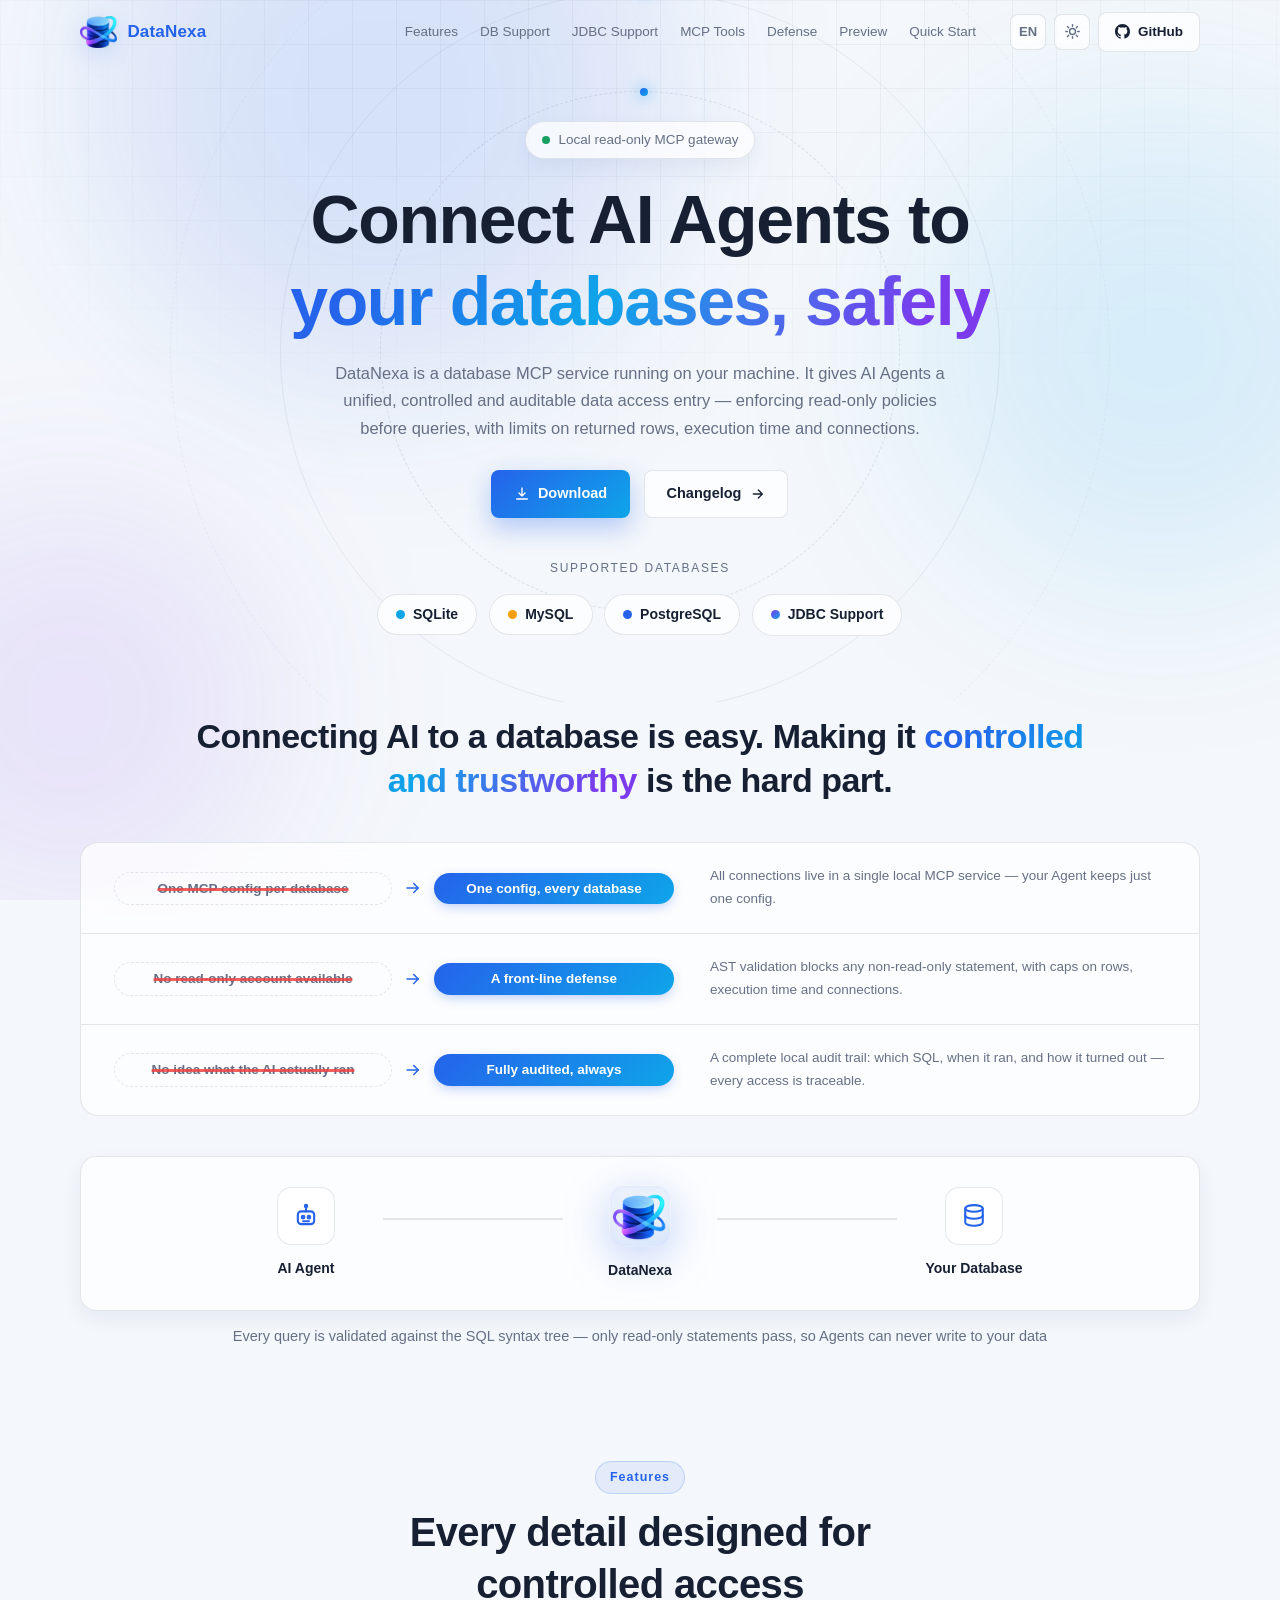
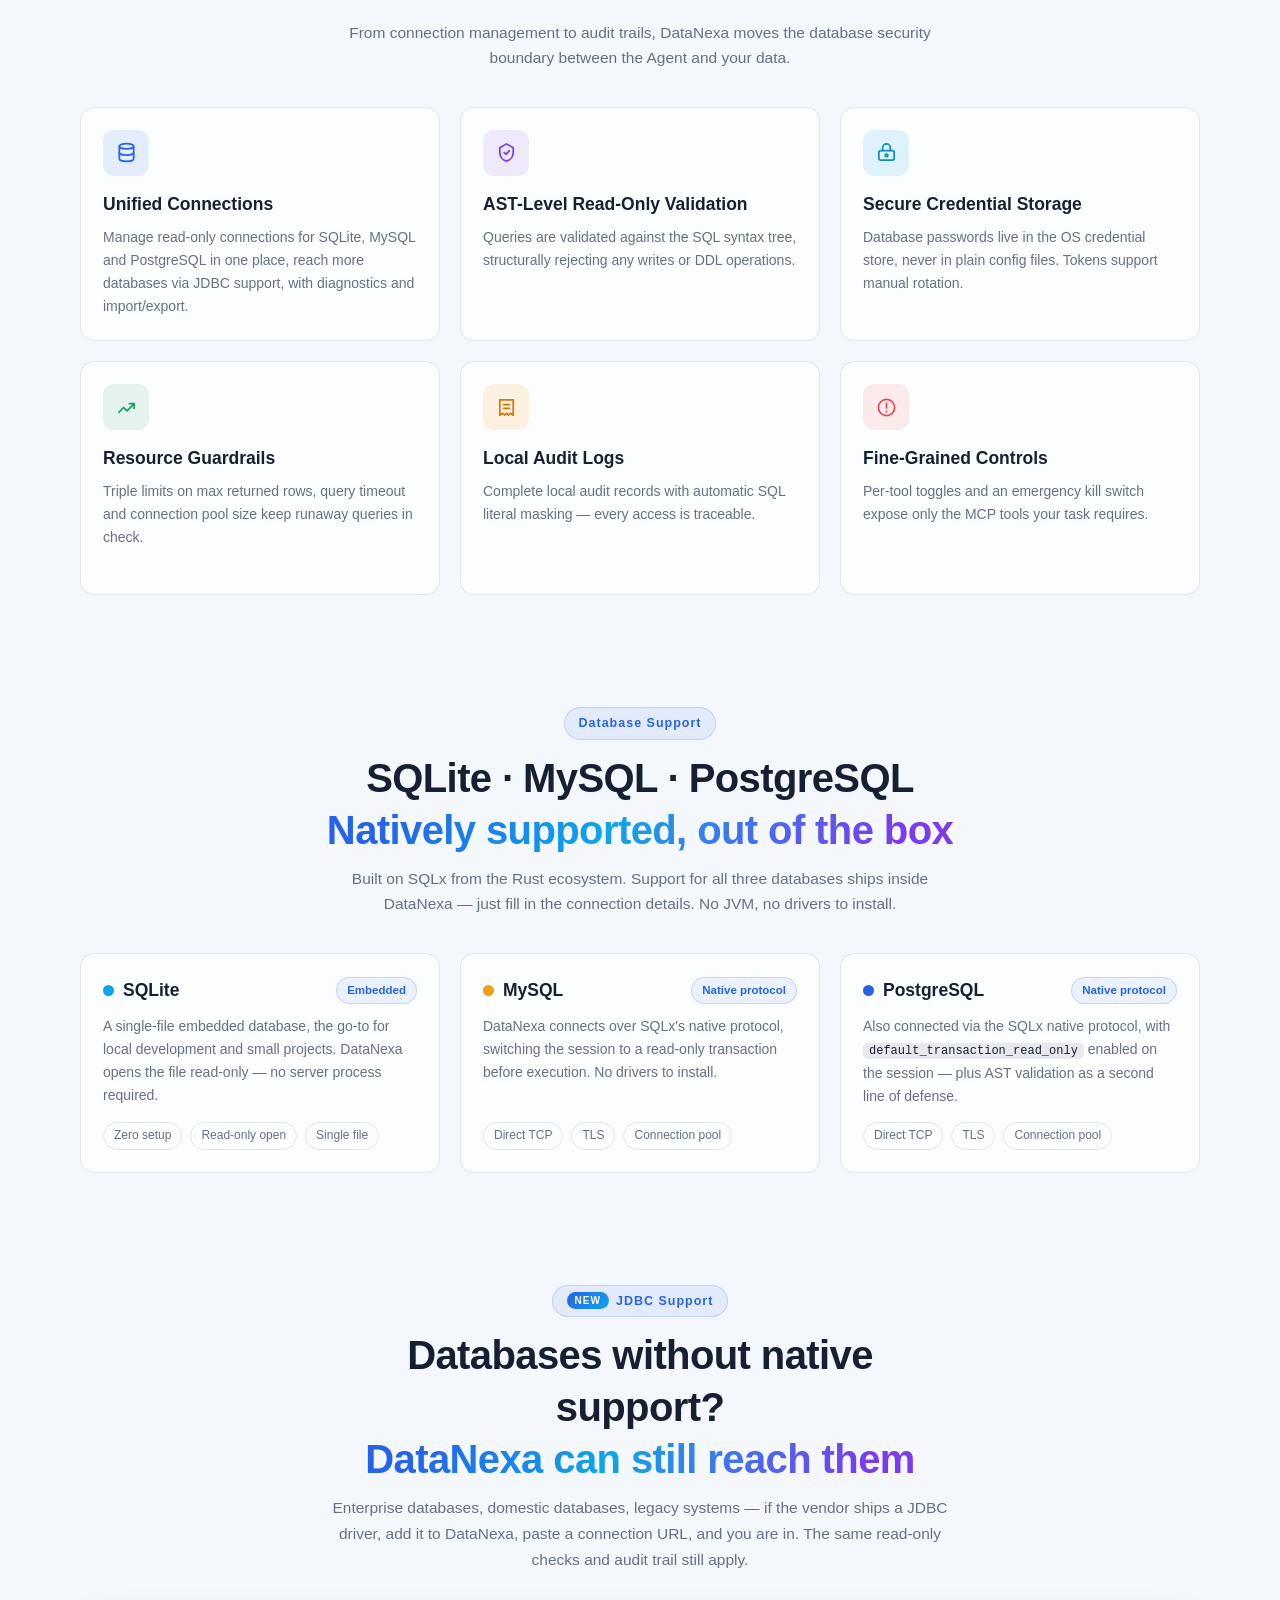
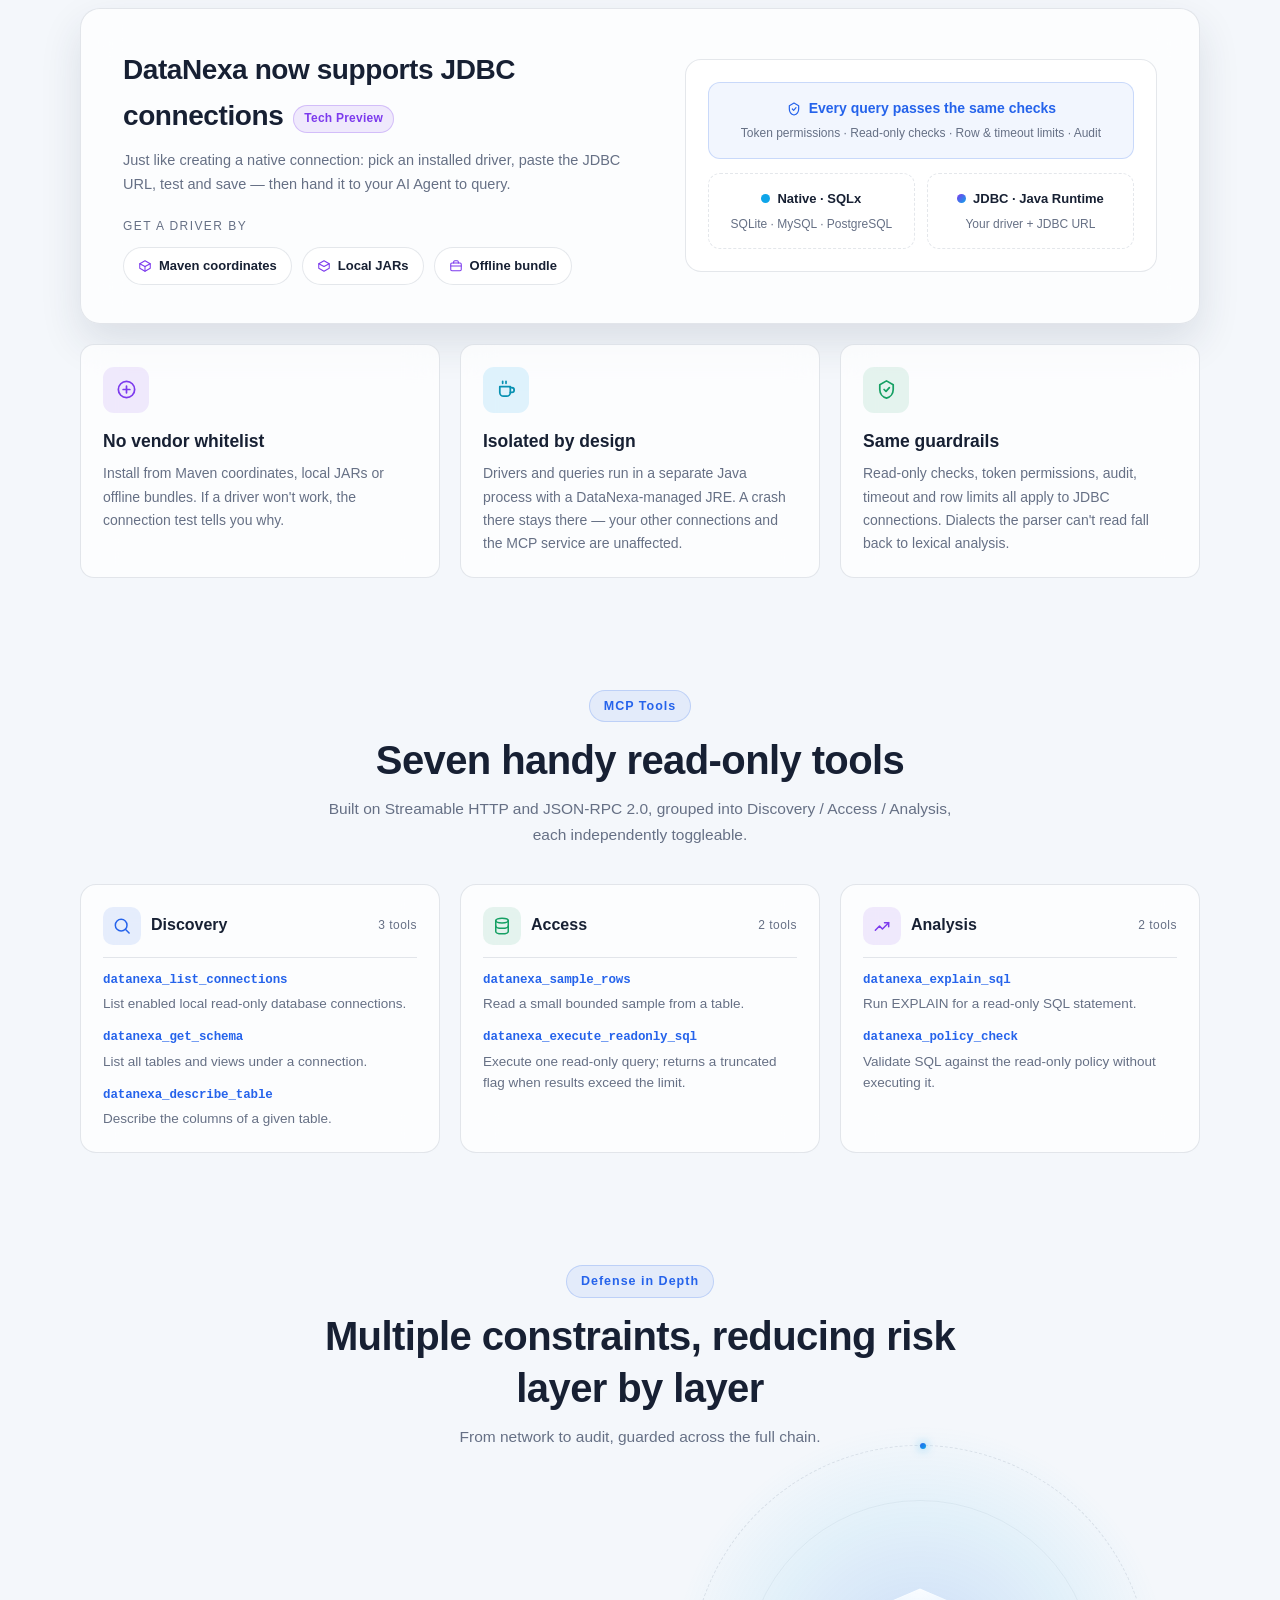
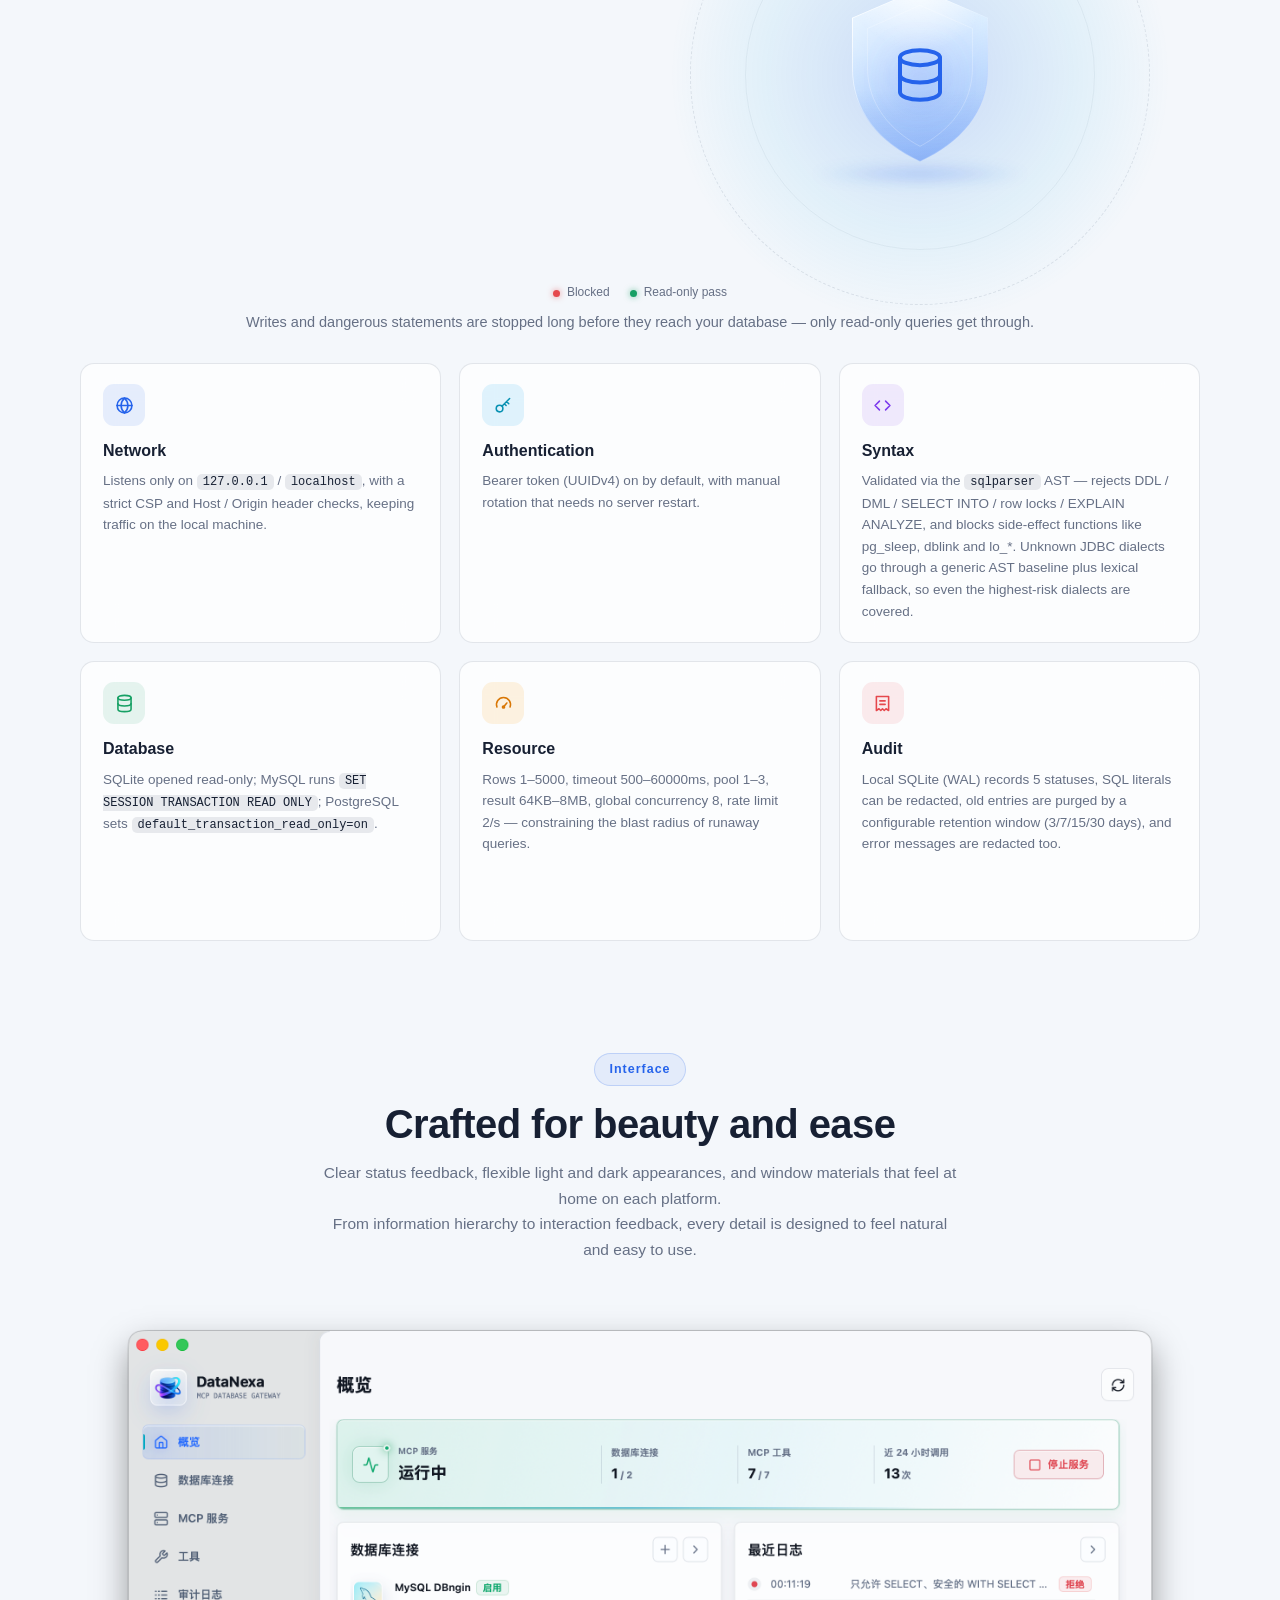
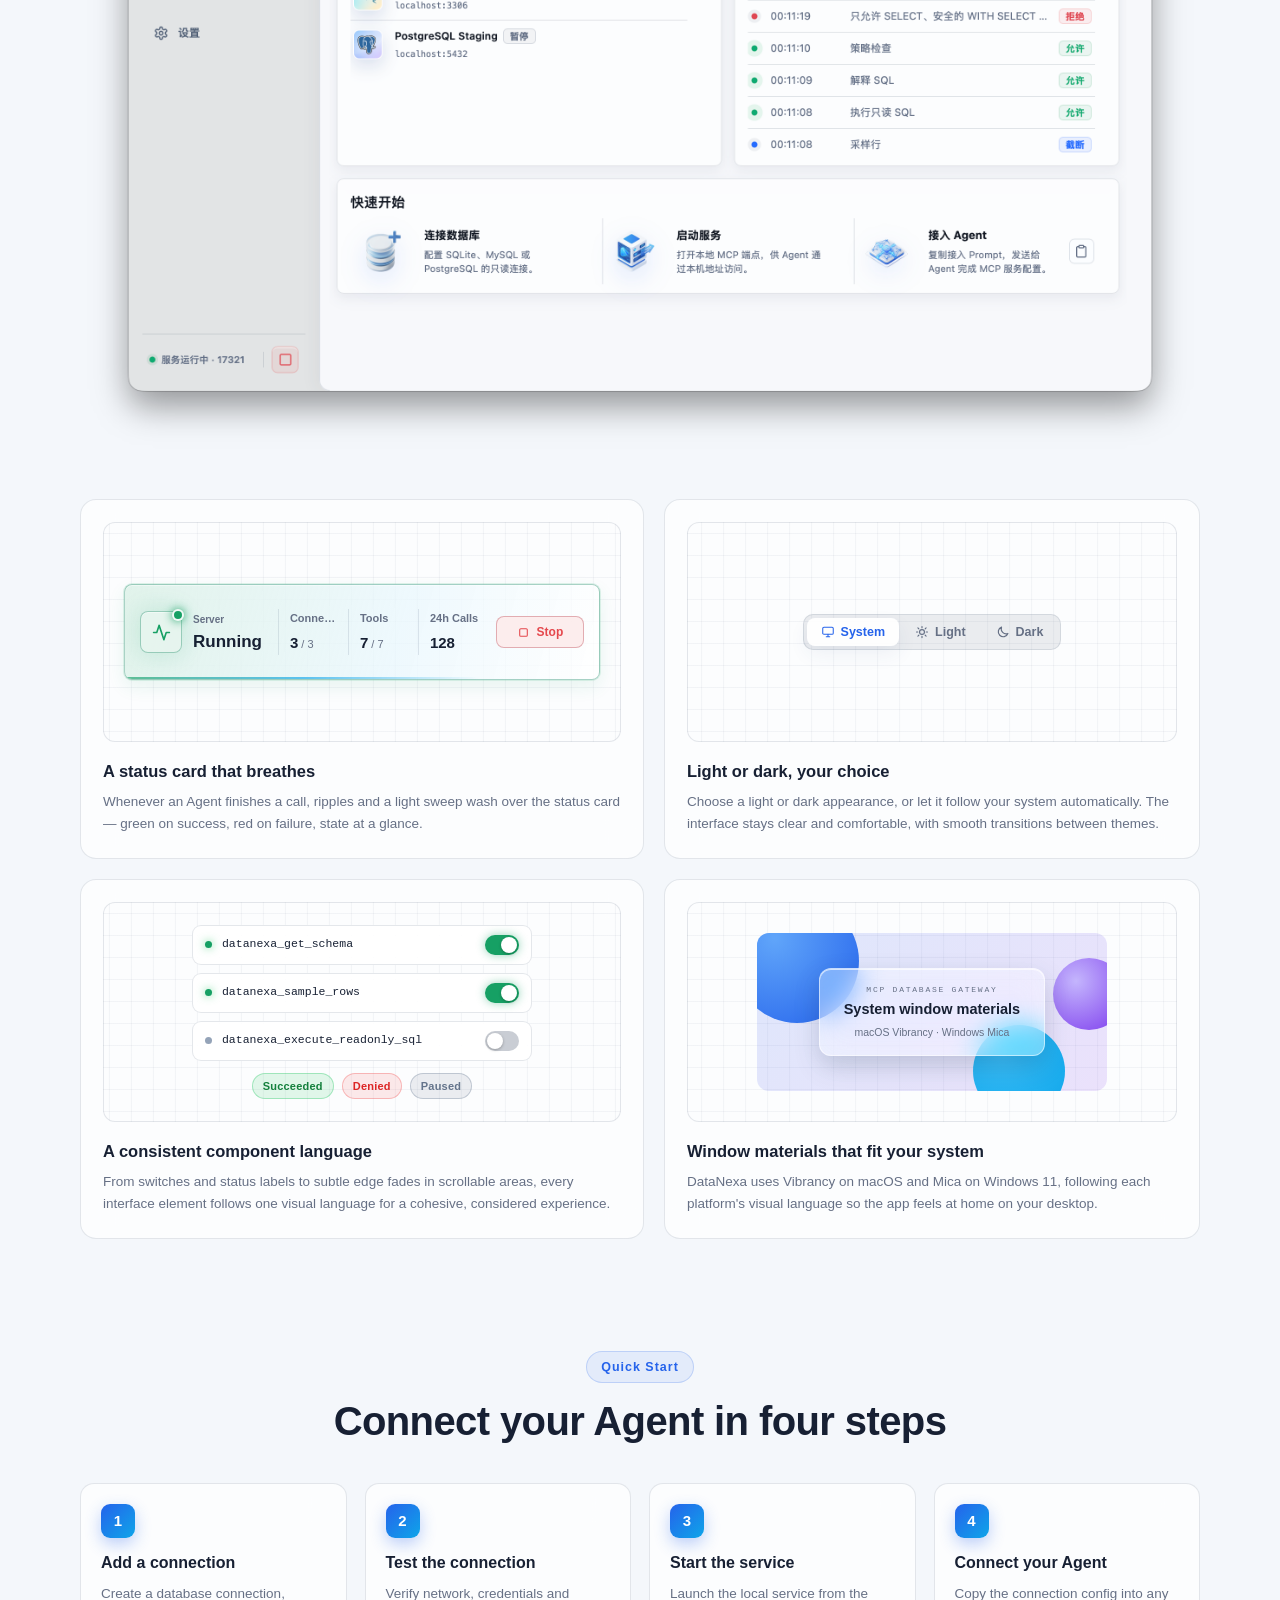
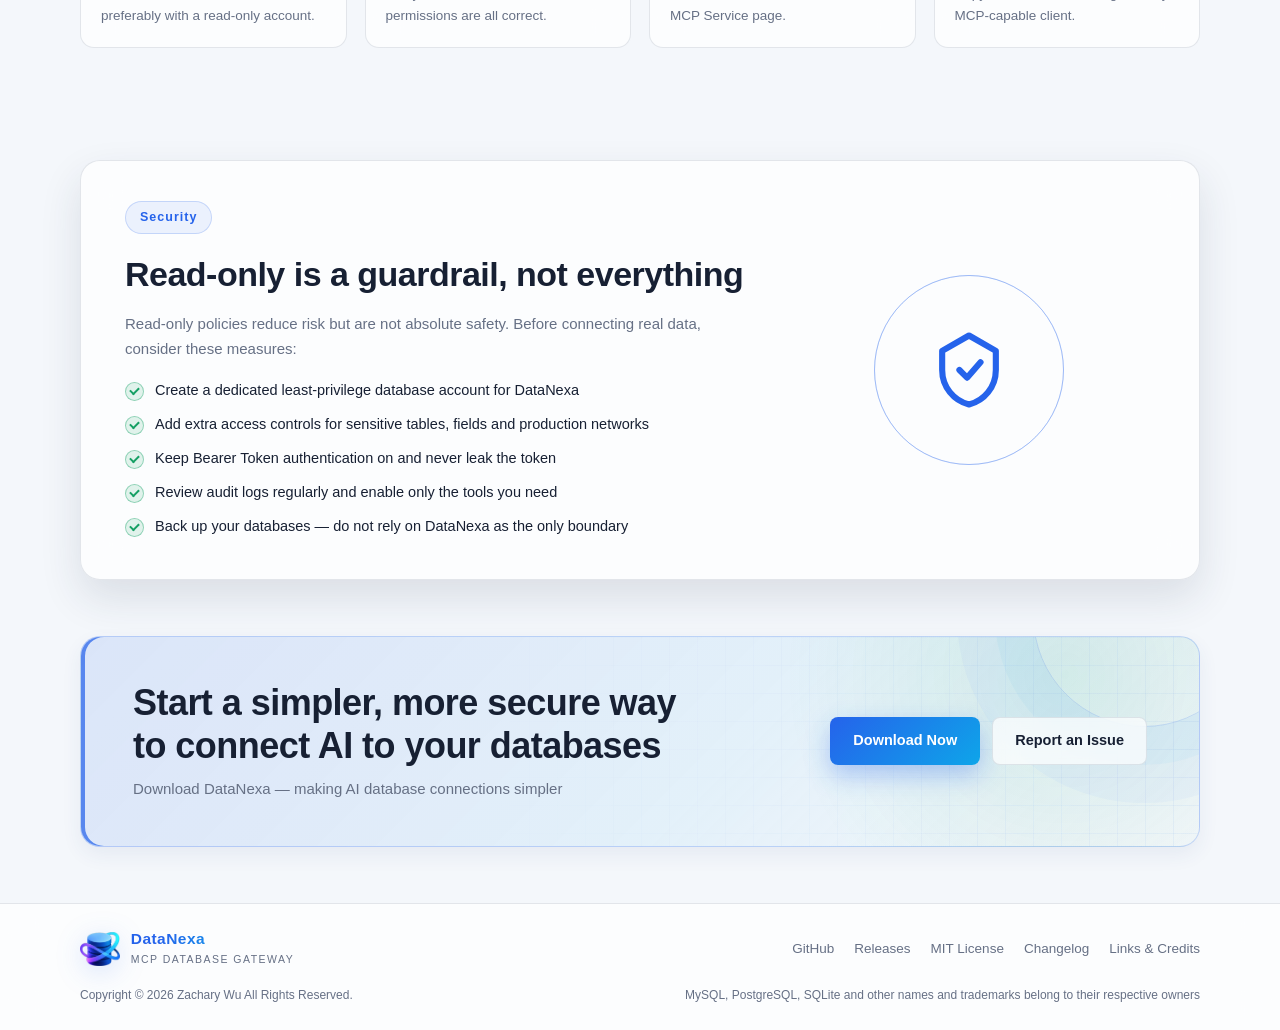
==== commit 307d7ba2: "Page Update & Add GH-Proxy Download Support" ====
--- a/index.html
+++ b/index.html
@@ -761,7 +761,7 @@
               </div>
             </div>
             <h3 data-i18n="def.l6.name">审计层</h3>
-            <p data-i18n="def.l6.body">本地 SQLite（WAL）记录 5 种状态，SQL 字面量可脱敏，自动修剪至 5000 条上限，错误信息同样脱敏。</p>
+            <p data-i18n="def.l6.body">本地 SQLite（WAL）记录 5 种状态，SQL 字面量可脱敏，按保留天数自动清理（3/7/15/30 天可选），错误信息同样脱敏。</p>
           </article>
         </div>
       </div>
@@ -859,6 +859,47 @@
     </div>
   </div>
 
+  <!-- ============ 下载方式弹窗（点击下载按钮后出现） ============ -->
+  <div class="modal" id="downloadModal" hidden>
+    <div class="modal-backdrop" data-download-close></div>
+    <div class="modal-dialog modal-download" role="dialog" aria-modal="true" aria-labelledby="downloadModalTitle" aria-describedby="downloadModalDesc">
+      <button class="modal-close" type="button" data-download-close aria-label="关闭 / Close">
+        <svg viewBox="0 0 24 24" fill="none" stroke="currentColor" stroke-width="2" stroke-linecap="round" aria-hidden="true"><path d="M6 6l12 12M18 6L6 18"/></svg>
+      </button>
+      <h3 class="modal-title" id="downloadModalTitle" data-i18n="download.title">下载 DataNexa</h3>
+      <p class="modal-desc" id="downloadModalDesc" data-i18n="download.desc">选择适合你系统的安装包。GitHub 访问缓慢时，可以选择加速下载。</p>
+      <div class="dl-options">
+        <div class="dl-platform" data-dl-platform="macos">
+          <div class="dl-platform-info">
+            <span class="dl-platform-name">
+              <svg class="dl-platform-logo" viewBox="0 0 24 24" fill="currentColor" aria-hidden="true"><path d="M12.152 6.896c-.948 0-2.415-1.078-3.96-1.04-2.04.027-3.91 1.183-4.961 3.014-2.117 3.675-.546 9.103 1.519 12.09 1.013 1.454 2.208 3.09 3.792 3.039 1.52-.065 2.09-.987 3.935-.987 1.831 0 2.35.987 3.96.948 1.637-.026 2.676-1.48 3.676-2.948 1.156-1.688 1.636-3.325 1.662-3.415-.039-.013-3.182-1.221-3.22-4.857-.026-3.04 2.48-4.494 2.597-4.559-1.429-2.09-3.623-2.324-4.39-2.376-2-.156-3.675 1.09-4.61 1.09z"/><path d="M15.53 3.83c.843-1.012 1.4-2.427 1.245-3.83-1.207.052-2.662.805-3.532 1.818-.78.896-1.454 2.338-1.273 3.714 1.338.104 2.715-.688 3.559-1.701"/></svg>
+              macOS <span class="dl-platform-badge" data-i18n="download.current" hidden>当前系统</span>
+            </span>
+            <span class="dl-platform-meta" data-dl-meta="macos"></span>
+          </div>
+          <div class="dl-platform-actions">
+            <a class="btn btn-primary dl-direct" data-dl-direct="macos" href="https://github.com/MingoZacwu/DataNexa/releases" target="_blank" rel="noopener" data-i18n="download.direct">GitHub 下载</a>
+            <a class="btn btn-ghost dl-proxy" data-dl-proxy="macos" href="https://github.com/MingoZacwu/DataNexa/releases" target="_blank" rel="noopener" data-i18n="download.proxy" hidden>加速下载</a>
+          </div>
+        </div>
+        <div class="dl-platform" data-dl-platform="windows">
+          <div class="dl-platform-info">
+            <span class="dl-platform-name">
+              <svg class="dl-platform-logo" viewBox="0 0 24 24" fill="currentColor" aria-hidden="true"><path d="M0 3.449L9.75 2.1v9.451H0m10.949-9.602L24 0v11.4H10.949M0 12.6h9.75v9.451L0 20.699M10.949 12.6H24V24l-12.9-1.801"/></svg>
+              Windows <span class="dl-platform-badge" data-i18n="download.current" hidden>当前系统</span>
+            </span>
+            <span class="dl-platform-meta" data-dl-meta="windows"></span>
+          </div>
+          <div class="dl-platform-actions">
+            <a class="btn btn-primary dl-direct" data-dl-direct="windows" href="https://github.com/MingoZacwu/DataNexa/releases" target="_blank" rel="noopener" data-i18n="download.direct">GitHub 下载</a>
+            <a class="btn btn-ghost dl-proxy" data-dl-proxy="windows" href="https://github.com/MingoZacwu/DataNexa/releases" target="_blank" rel="noopener" data-i18n="download.proxy" hidden>加速下载</a>
+          </div>
+        </div>
+      </div>
+      <p class="dl-notes" data-i18n="download.note" hidden>加速下载由 GH-Proxy 提供加速服务，DataNexa 不对第三方服务的可用性做出保证。</p>
+    </div>
+  </div>
+
   <script src="assets/main.js"></script>
 </body>
 </html>
--- a/assets/style.css
+++ b/assets/style.css
@@ -527,6 +527,7 @@
 
 /* ---------- Section head ---------- */
 .section-head { text-align: center; max-width: 640px; margin: 0 auto 36px; }
+.ack-service-head { margin-top: 64px; }
 .section-head h2 { font-size: clamp(28px, 3.6vw, 40px); font-weight: 740; letter-spacing: -0.015em; line-height: 1.3; margin-top: 12px; }
 .section-head p { margin-top: 10px; color: var(--muted); font-size: 15.5px; }
 
@@ -1037,6 +1038,9 @@
 .footer-links a:hover { color: var(--blue); }
 .footer-bottom { display: flex; align-items: baseline; justify-content: space-between; gap: 4px 24px; flex-wrap: wrap; }
 .footer-bottom span { font-size: 12px; color: var(--muted); }
+.footer-bottom .footer-note { flex-basis: 100%; }
+.footnote-mark { font-weight: 700; color: inherit; }
+sup.footnote-mark { font-size: 0.72em; line-height: 0; vertical-align: super; }
 
 @media (max-width: 720px) {
   .footer-top, .footer-bottom { flex-direction: column; align-items: flex-start; }
@@ -1621,6 +1625,34 @@
 }
 .modal-actions .btn svg { flex: none; width: 15px; height: 15px; }
 
+/* ---------- 下载方式弹窗 ---------- */
+.modal-dialog.modal-download { width: min(560px, 100%); text-align: left; }
+.dl-options { display: flex; flex-direction: column; gap: 12px; margin-top: 22px; }
+.dl-platform {
+  display: flex; align-items: center; justify-content: space-between; gap: 16px;
+  padding: 15px 18px; border-radius: 14px;
+  background: var(--surface); border: 1px solid var(--line);
+}
+.dl-platform.is-recommended { border-color: rgba(37, 99, 235, 0.38); background: rgba(37, 99, 235, 0.07); }
+.dl-platform-info { display: flex; flex-direction: column; gap: 5px; min-width: 0; }
+.dl-platform-name { display: flex; align-items: center; gap: 8px; font-size: 15px; font-weight: 700; }
+.dl-platform-logo { width: 18px; height: 18px; flex: none; color: var(--blue); }
+.dl-platform-badge {
+  padding: 2px 8px; border-radius: 999px;
+  font-size: 11px; font-weight: 650; color: var(--blue);
+  background: rgba(37, 99, 235, 0.12); border: 1px solid rgba(37, 99, 235, 0.22);
+}
+.dl-platform-meta { font-size: 12px; color: var(--muted); }
+.dl-platform-actions { display: flex; gap: 8px; flex: none; }
+.dl-platform-actions .btn { padding: 9px 14px; font-size: 13px; }
+.dl-notes { margin-top: 14px; font-size: 12px; color: var(--muted); line-height: 1.6; }
+.dl-platform[hidden], .dl-platform-badge[hidden], .dl-platform-actions .btn[hidden], .dl-notes[hidden] { display: none; }
+
+@media (max-width: 560px) {
+  .dl-platform { flex-direction: column; align-items: stretch; gap: 12px; }
+  .dl-platform-actions .btn { flex: 1 1 0; justify-content: center; }
+}
+
 @keyframes modal-fade { from { opacity: 0; } to { opacity: 1; } }
 @keyframes modal-in {
   from { opacity: 0; transform: translateY(12px) scale(0.97); }
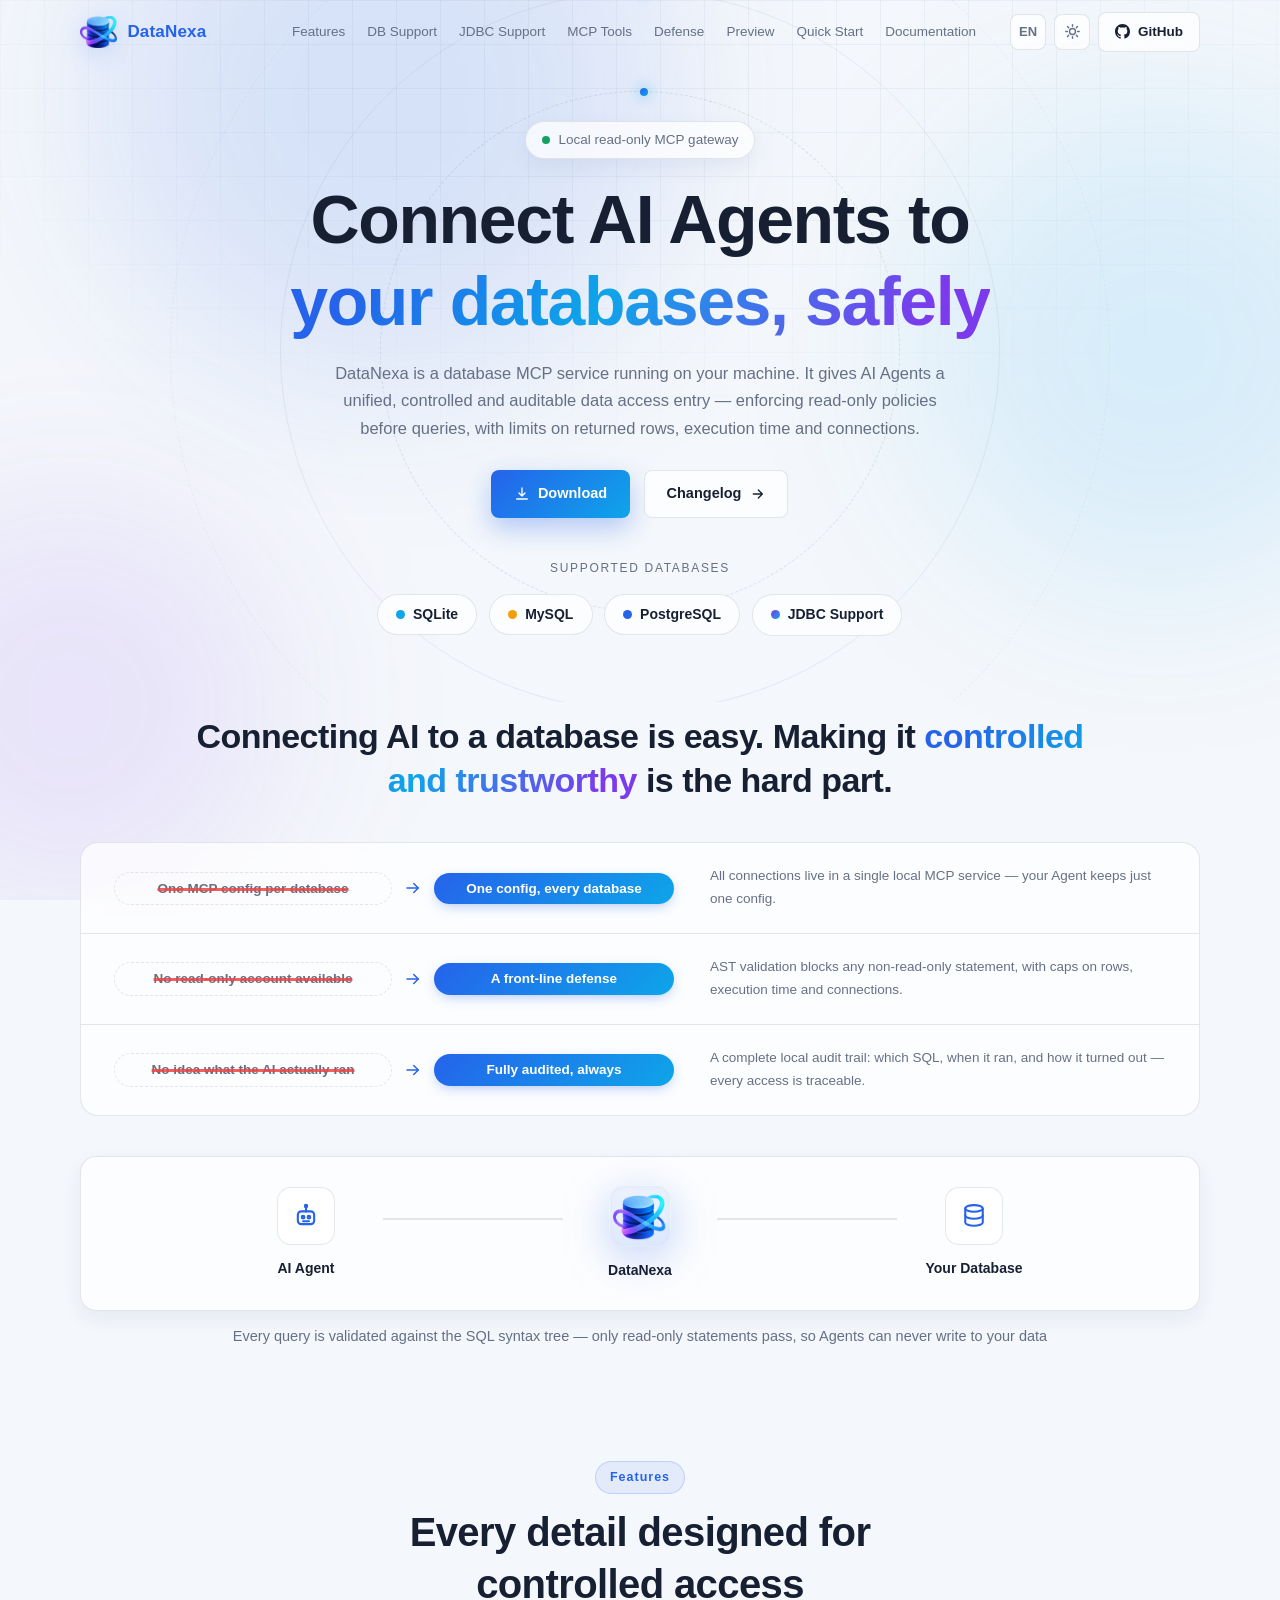
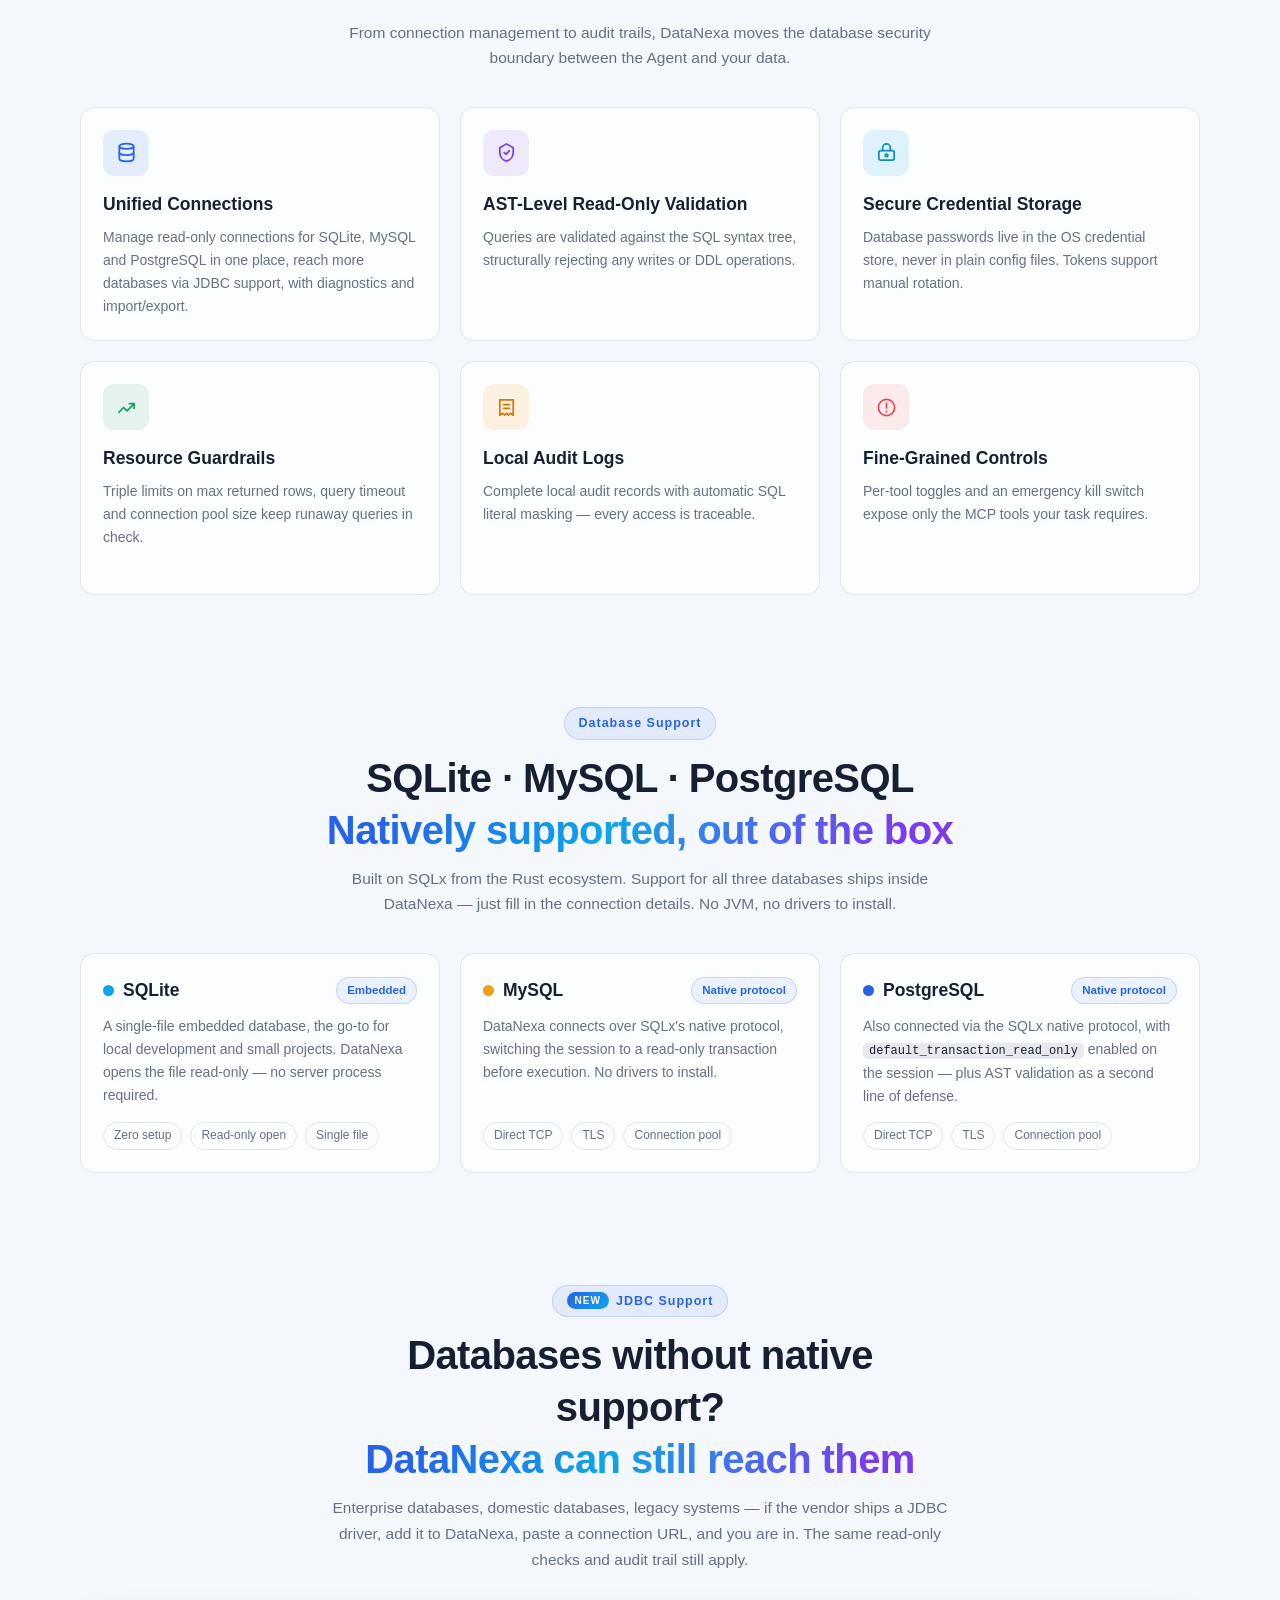
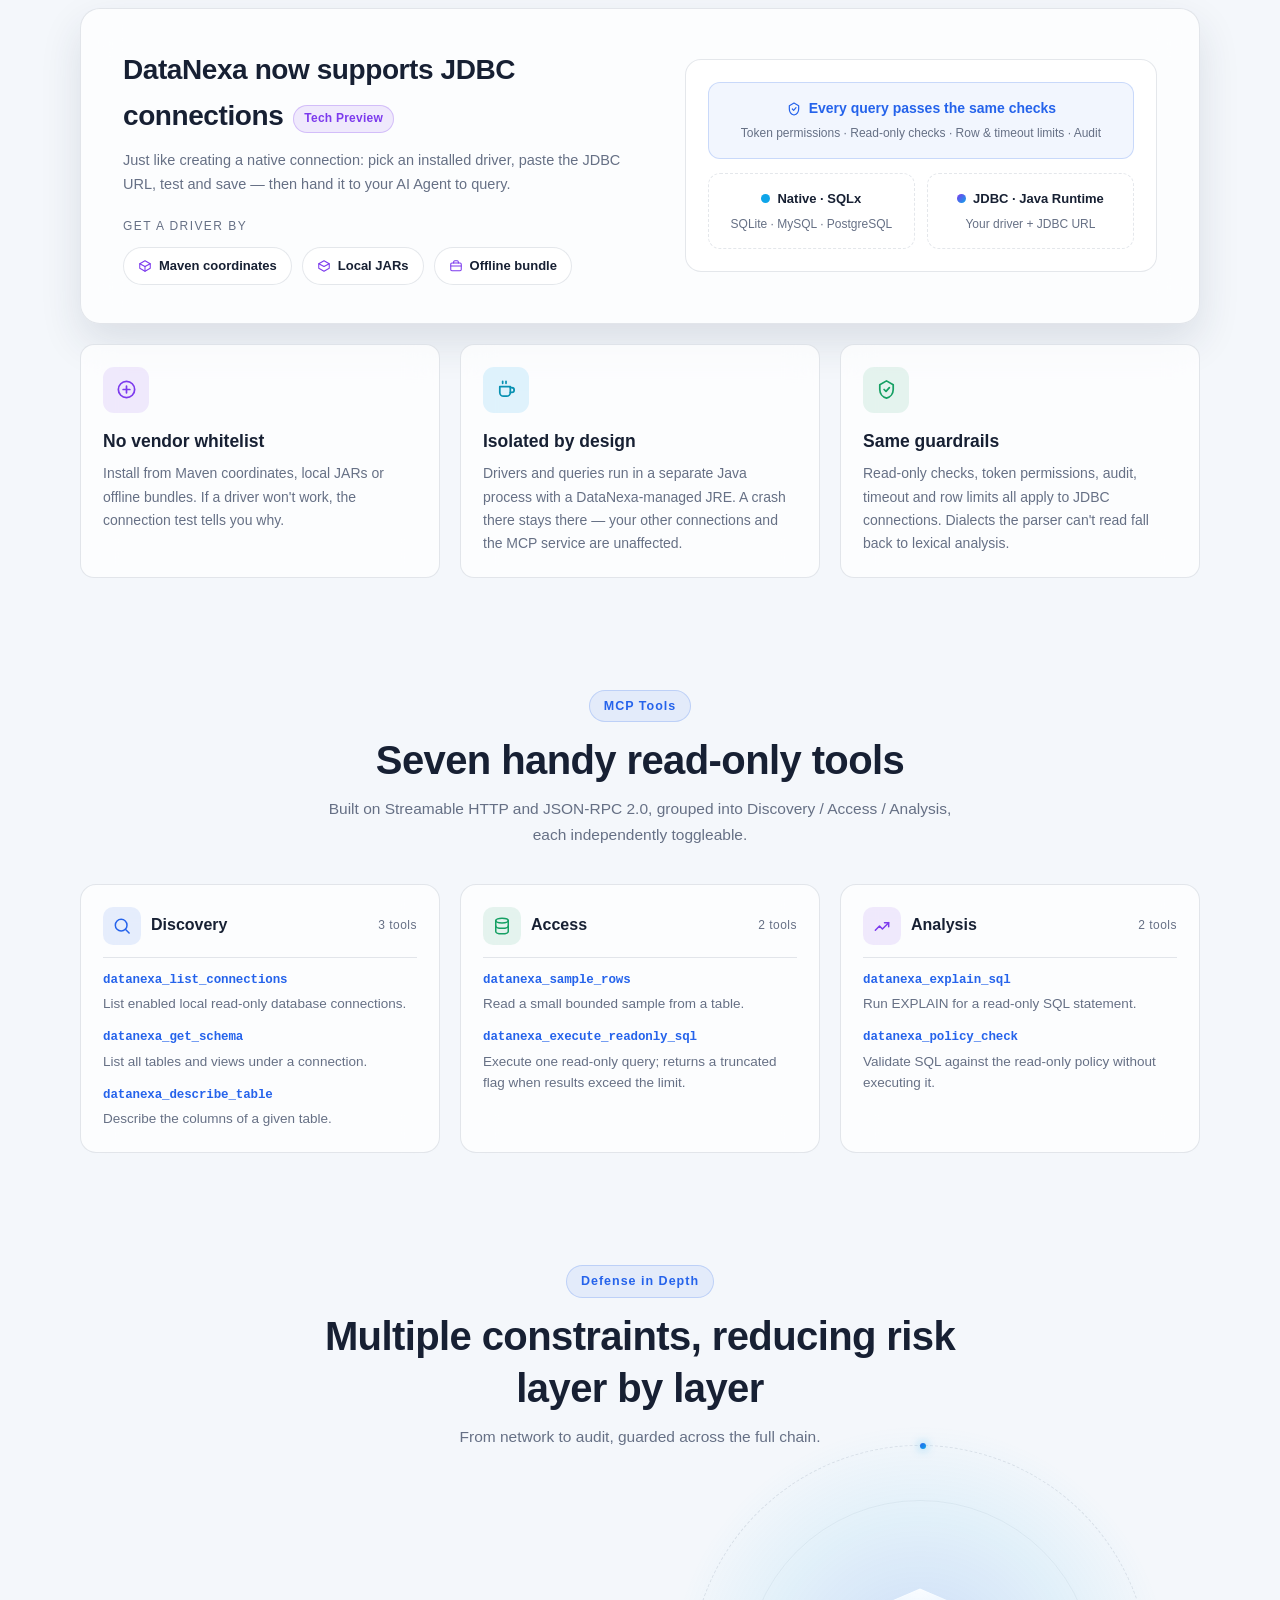
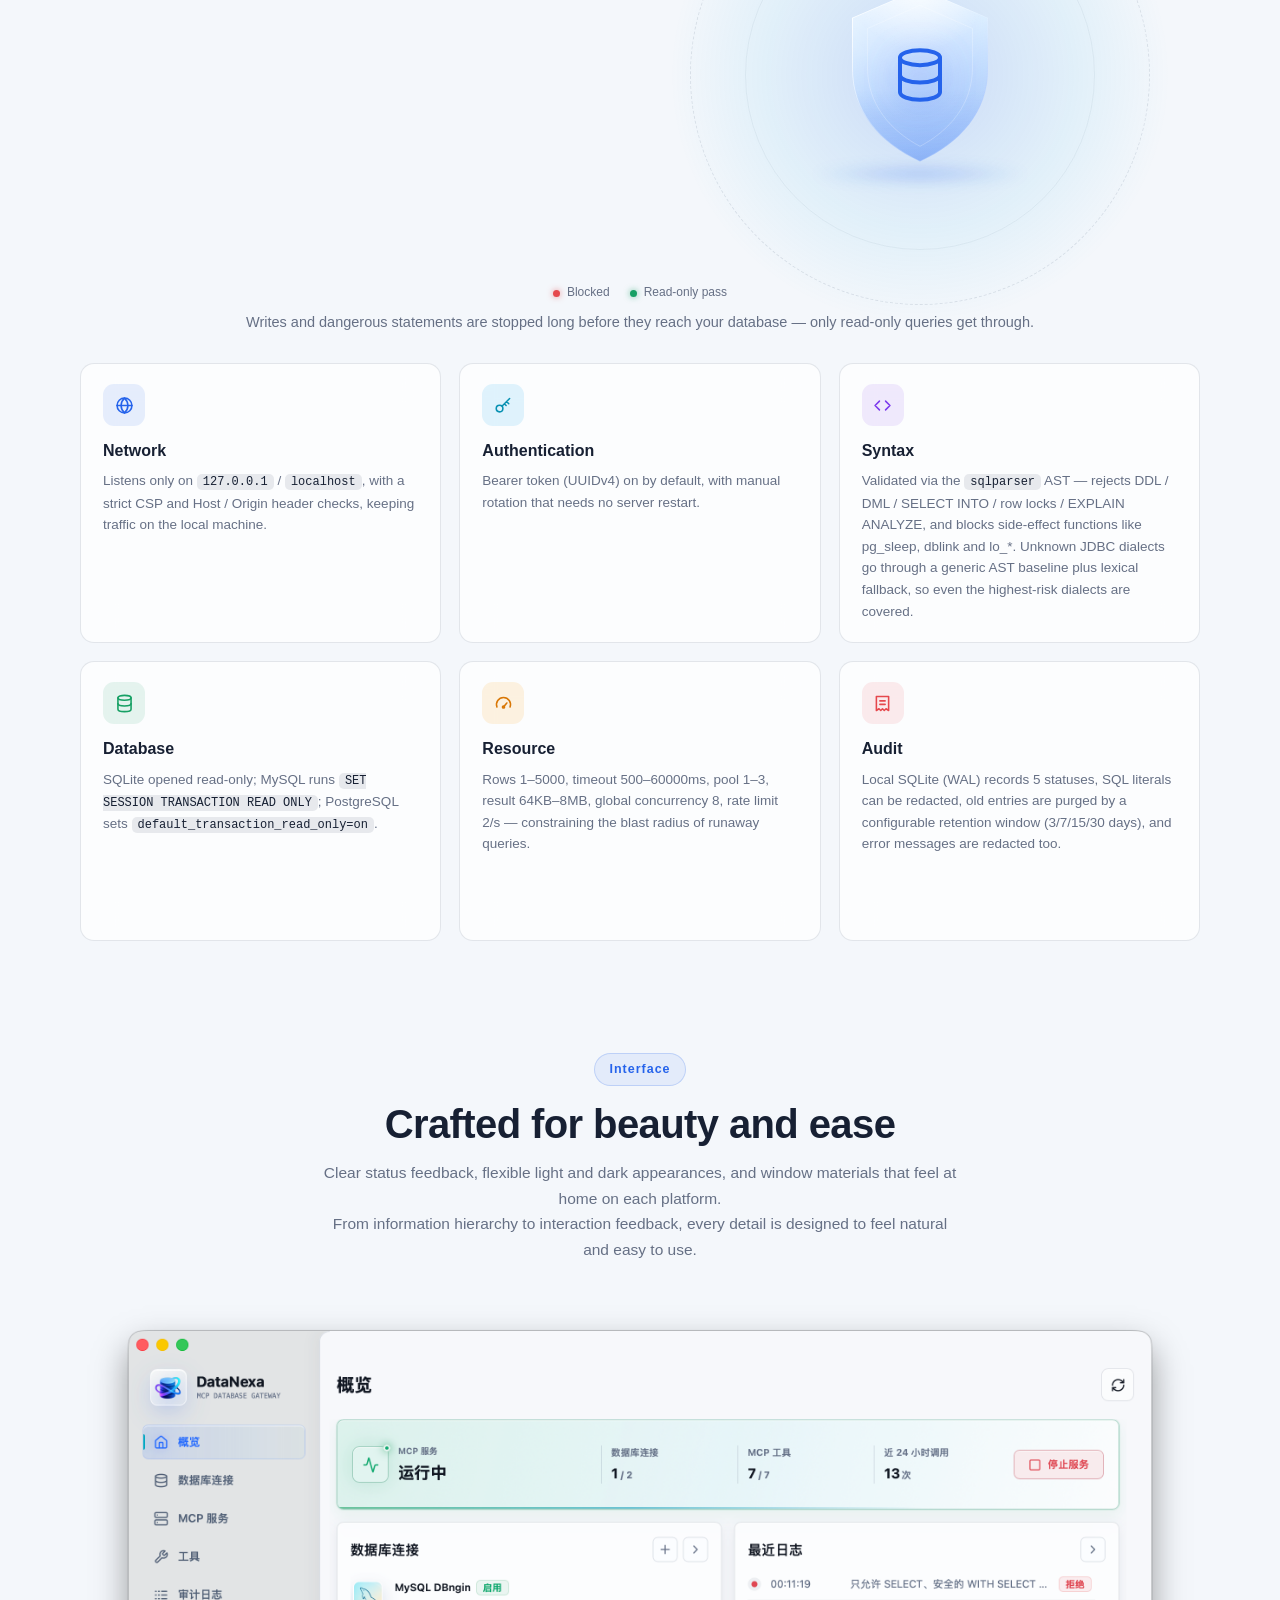
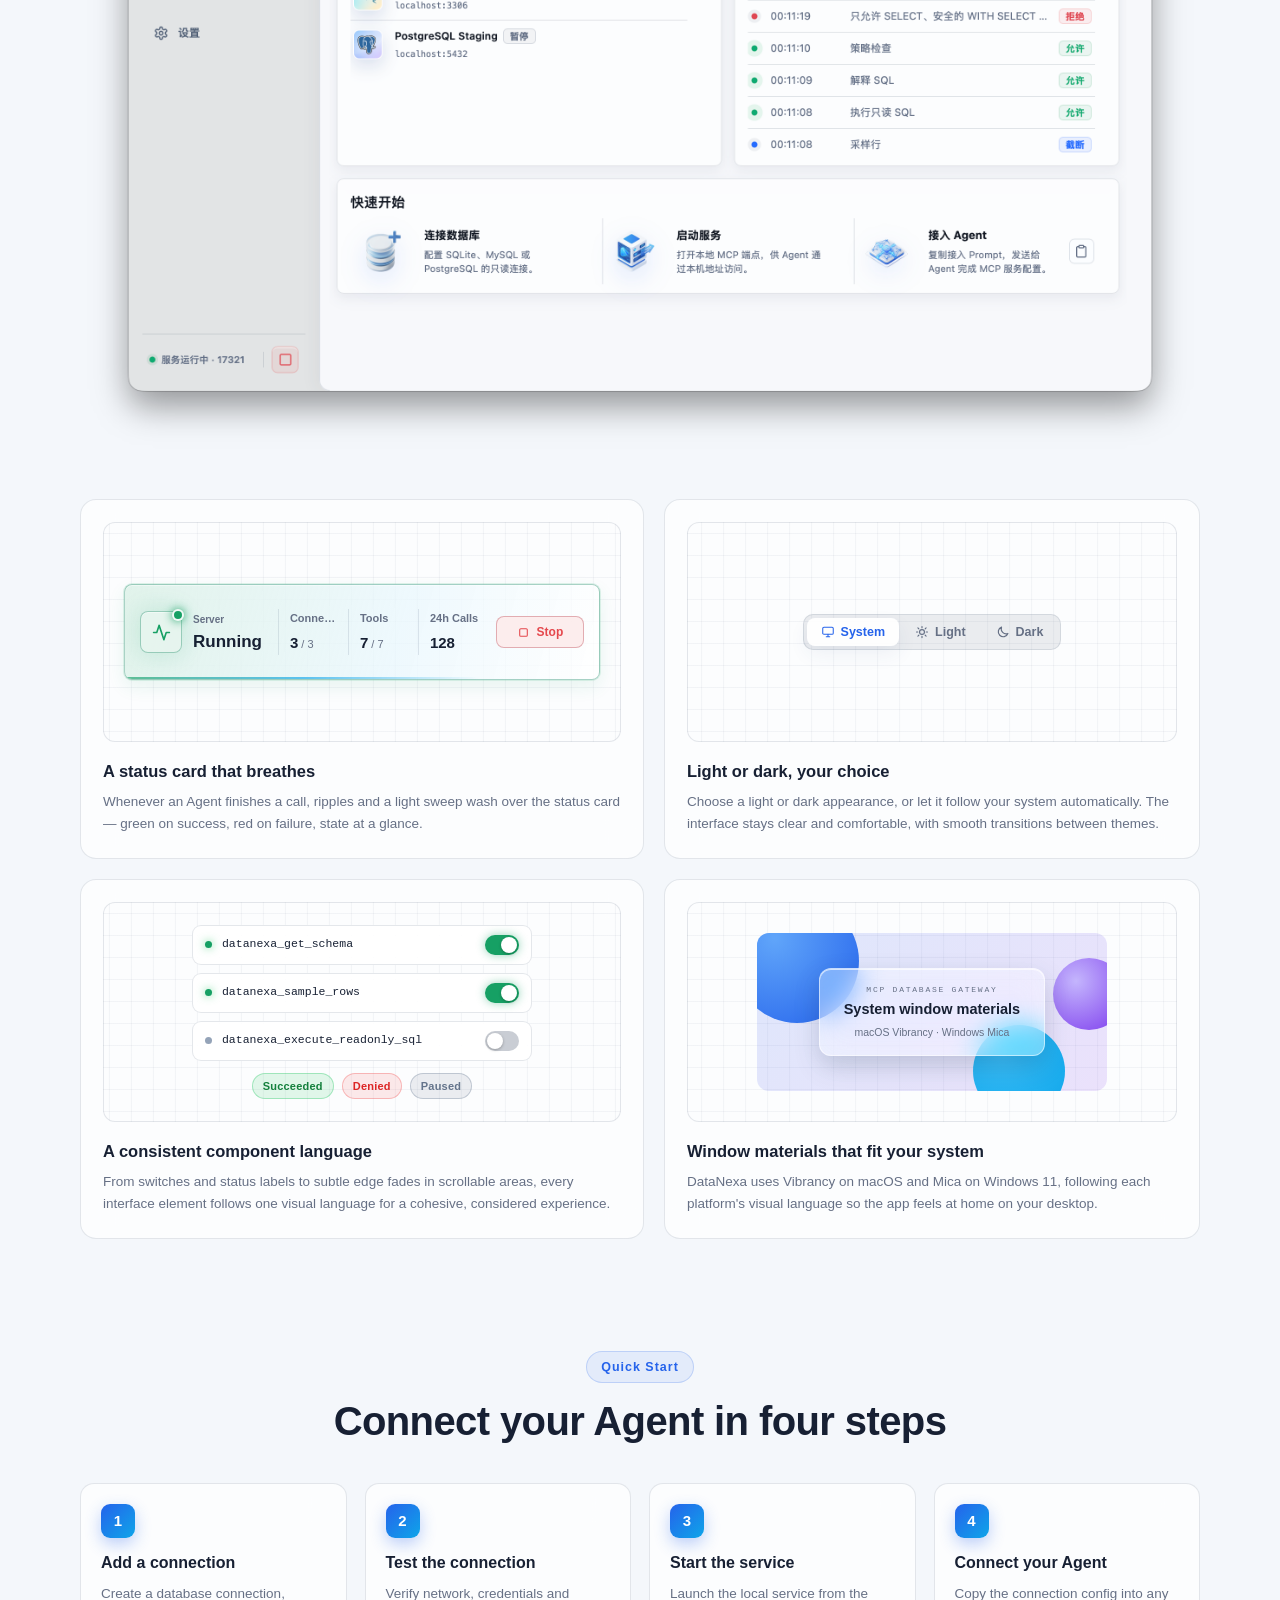
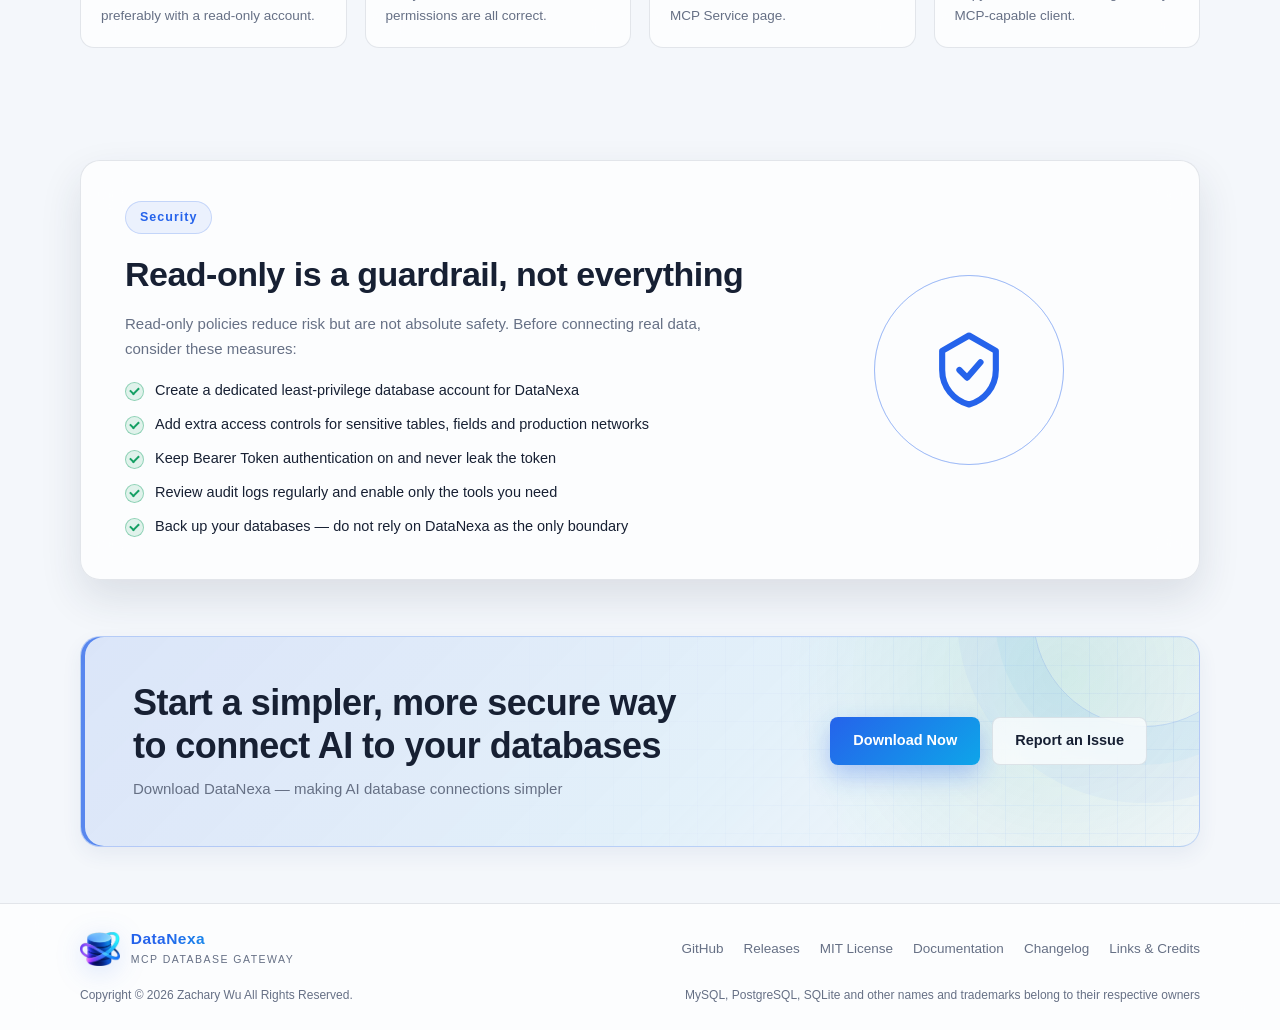
==== commit 2f3aec68: "Add help documemts page" ====
--- a/index.html
+++ b/index.html
@@ -116,6 +116,7 @@
         <a href="#defense" data-i18n="nav.defense">纵深防御</a>
         <a href="#preview" data-i18n="nav.preview">界面预览</a>
         <a href="#quickstart" data-i18n="nav.quickstart">快速开始</a>
+        <a href="help.html" data-i18n="nav.help">帮助文档</a>
       </nav>
       <div class="nav-actions">
         <button class="icon-btn" id="langToggle" type="button" aria-label="Switch language" title="EN / 中">中</button>
@@ -142,6 +143,7 @@
         <a href="#defense" data-i18n="nav.defense">纵深防御</a>
         <a href="#preview" data-i18n="nav.preview">界面预览</a>
         <a href="#quickstart" data-i18n="nav.quickstart">快速开始</a>
+        <a href="help.html" data-i18n="nav.help">帮助文档</a>
         <a class="drawer-github" href="https://github.com/MingoZacwu/DataNexa" target="_blank" rel="noopener">
           <svg viewBox="0 0 16 16" fill="currentColor" aria-hidden="true"><path d="M8 0C3.58 0 0 3.58 0 8c0 3.54 2.29 6.53 5.47 7.59.4.07.55-.17.55-.38 0-.19-.01-.82-.01-1.49-2.01.37-2.53-.49-2.69-.94-.09-.23-.48-.94-.82-1.13-.28-.15-.68-.52-.01-.53.63-.01 1.08.58 1.23.82.72 1.21 1.87.87 2.33.66.07-.52.28-.87.51-1.07-1.78-.2-3.64-.89-3.64-3.95 0-.87.31-1.59.82-2.15-.08-.2-.36-1.02.08-2.12 0 0 .67-.21 2.2.82.64-.18 1.32-.27 2-.27s1.36.09 2 .27c1.53-1.04 2.2-.82 2.2-.82.44 1.1.16 1.92.08 2.12.51.56.82 1.27.82 2.15 0 3.07-1.87 3.75-3.65 3.95.29.25.54.73.54 1.48 0 1.07-.01 1.93-.01 2.2 0 .21.15.46.55.38A8.01 8.01 0 0 0 16 8c0-4.42-3.58-8-8-8z"/></svg>
           GitHub
@@ -823,6 +825,7 @@
           <a href="https://github.com/MingoZacwu/DataNexa" target="_blank" rel="noopener">GitHub</a>
           <a href="https://github.com/MingoZacwu/DataNexa/releases" target="_blank" rel="noopener">Releases</a>
           <a href="https://github.com/MingoZacwu/DataNexa/blob/main/LICENSE" target="_blank" rel="noopener">MIT License</a>
+          <a href="help.html" data-i18n="nav.help">帮助文档</a>
           <a href="changelog.html" data-i18n="footer.changelog">更新日志</a>
           <a href="credits.html" data-i18n="footer.friends">友链与致谢</a>
         </div>
--- a/assets/style.css
+++ b/assets/style.css
@@ -44,14 +44,14 @@
 
 * { box-sizing: border-box; margin: 0; padding: 0; }
 
-html { scroll-behavior: smooth; overflow-x: hidden; }
+html { scroll-behavior: smooth; overflow-x: clip; }
 
 body {
   font-family: "Segoe UI Variable", "Aptos", "Microsoft YaHei UI", "PingFang SC", "Noto Sans CJK SC", sans-serif;
   color: var(--ink);
   background: var(--bg);
   line-height: 1.65;
-  overflow-x: hidden;
+  overflow-x: clip;
   transition: background 0.35s ease, color 0.35s ease;
 }
 
